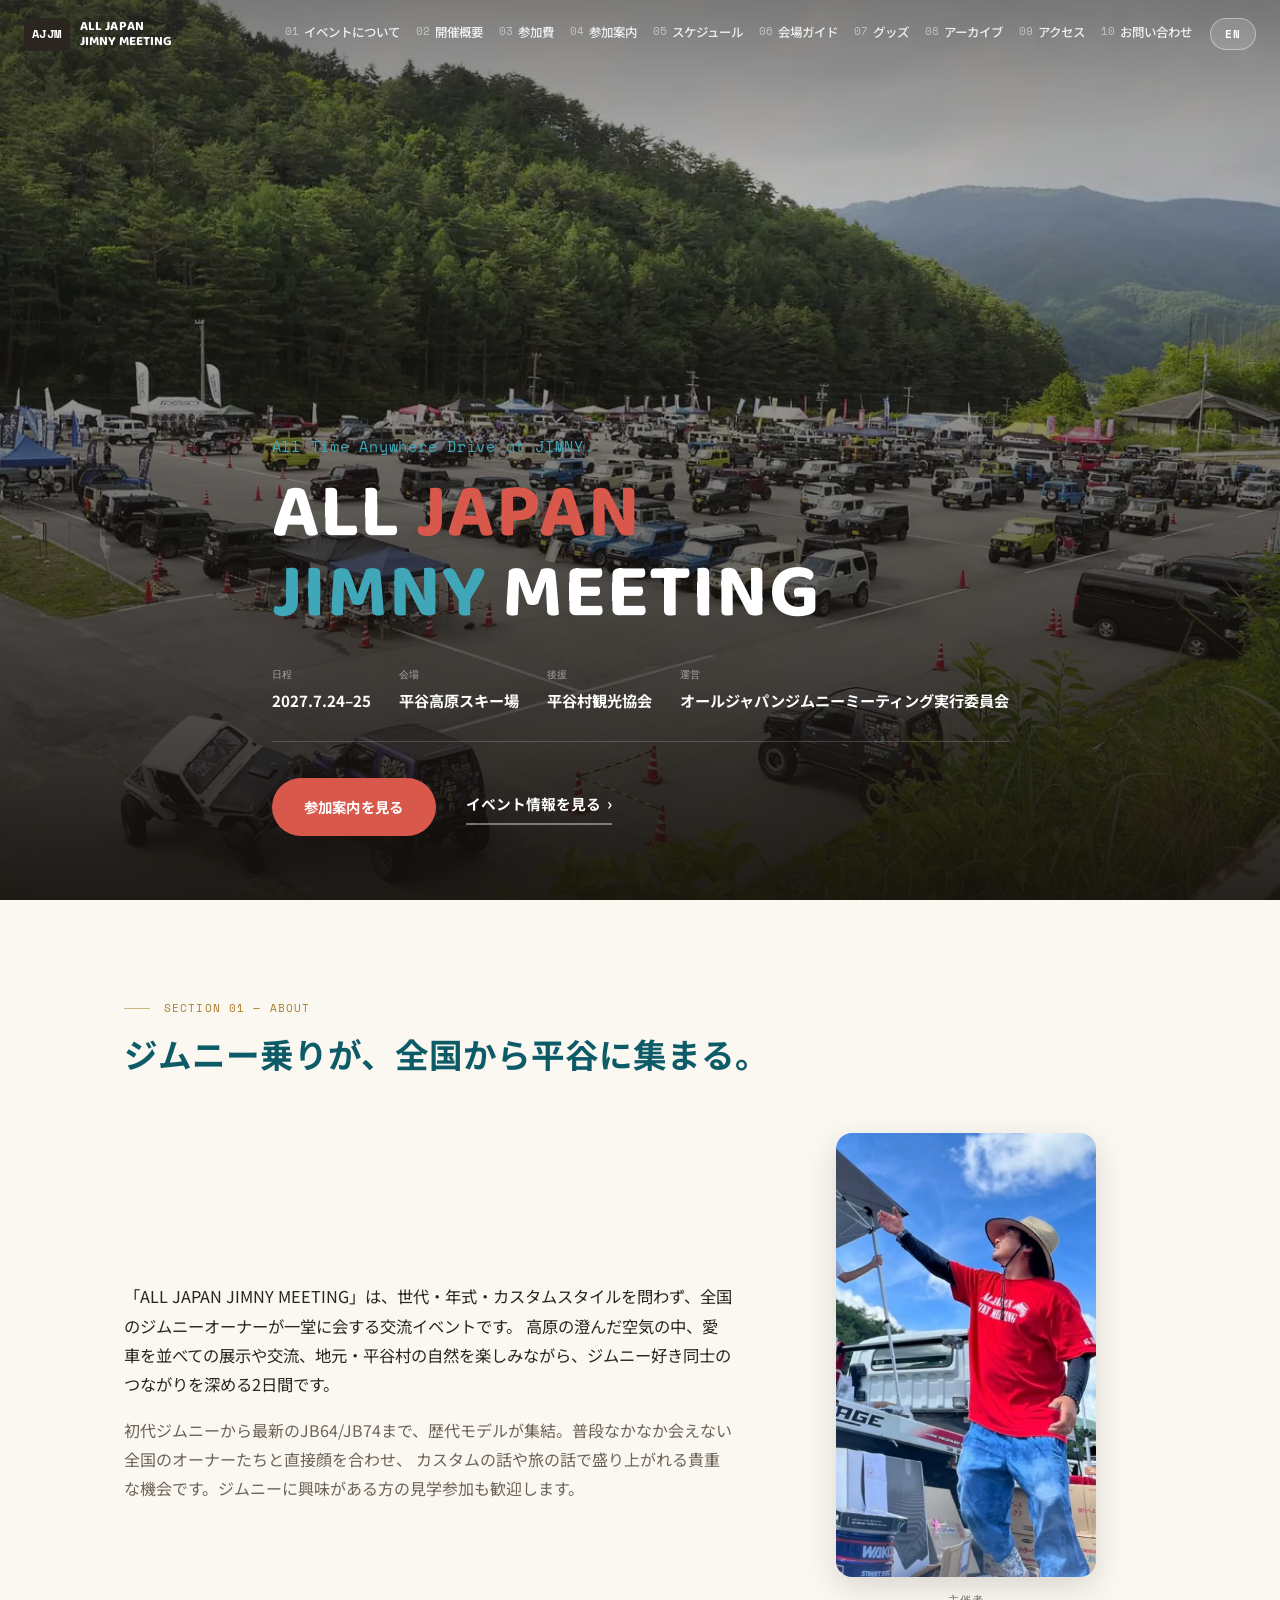
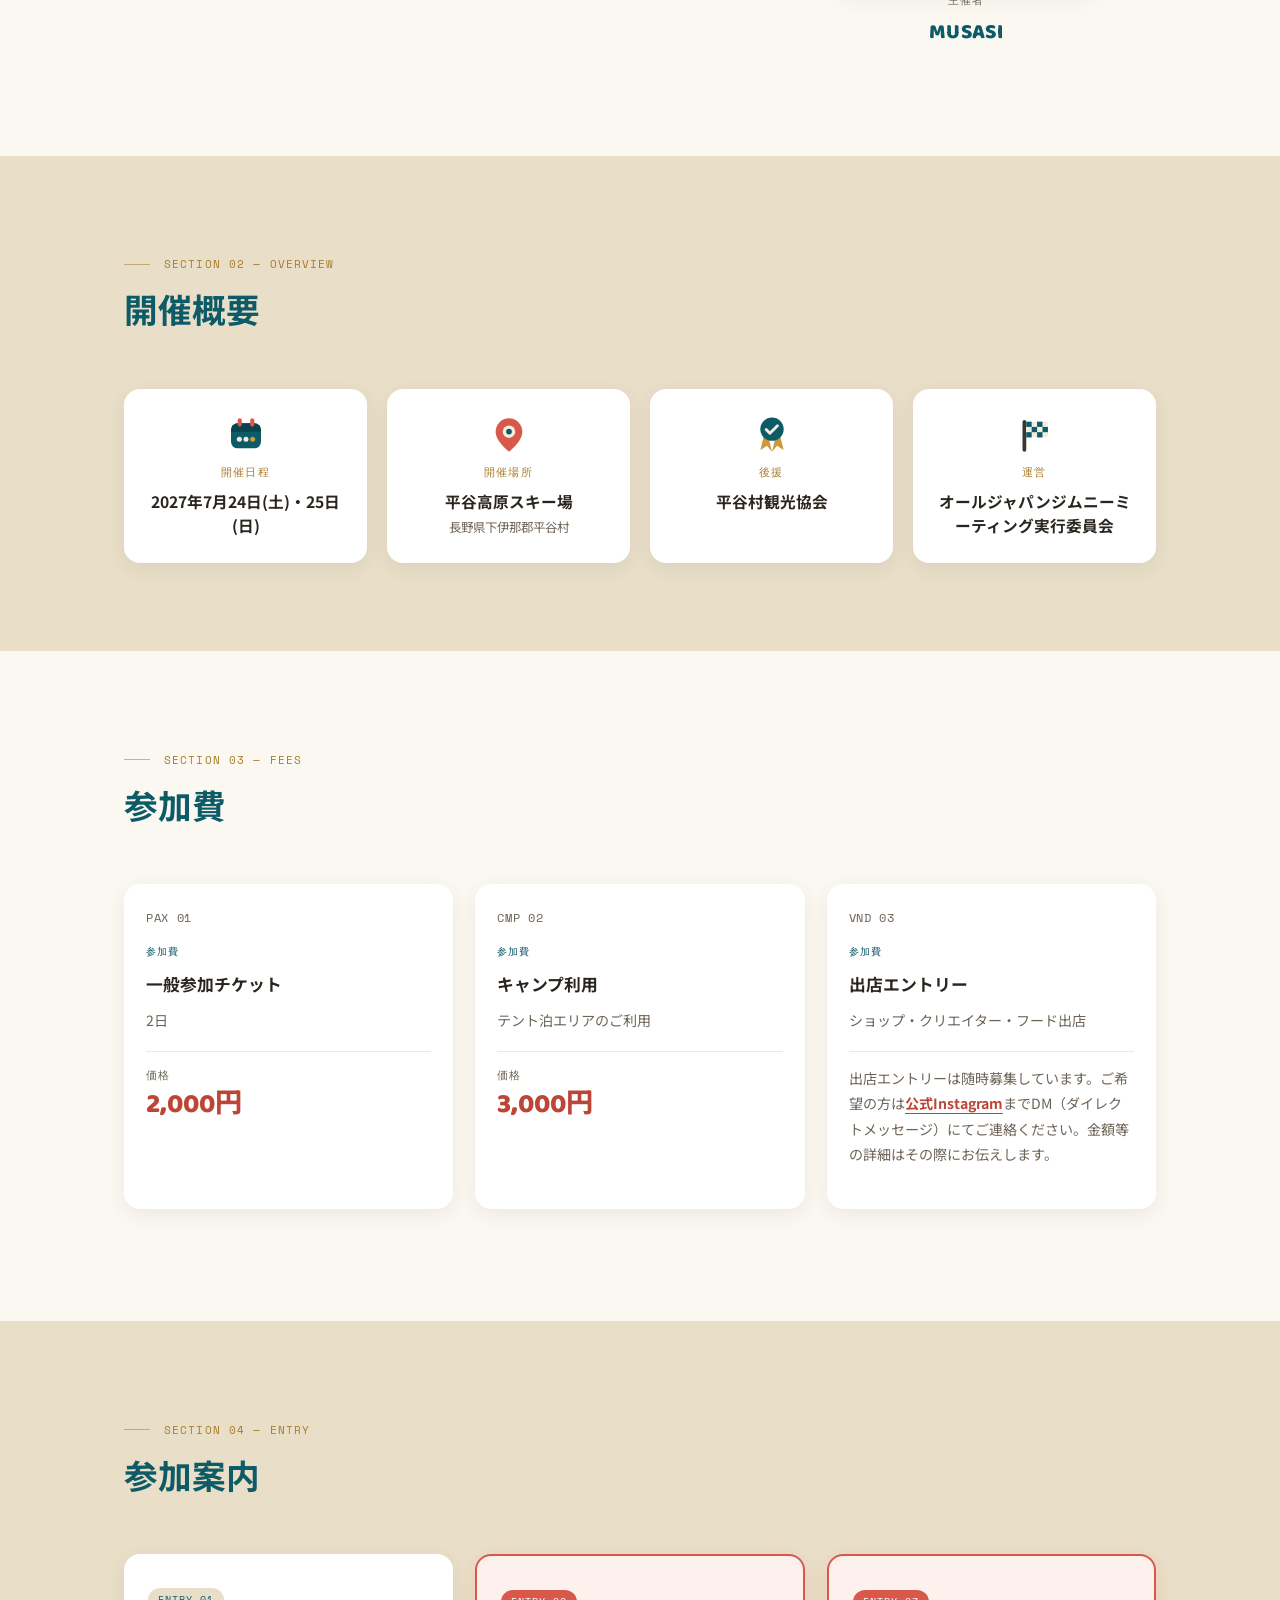
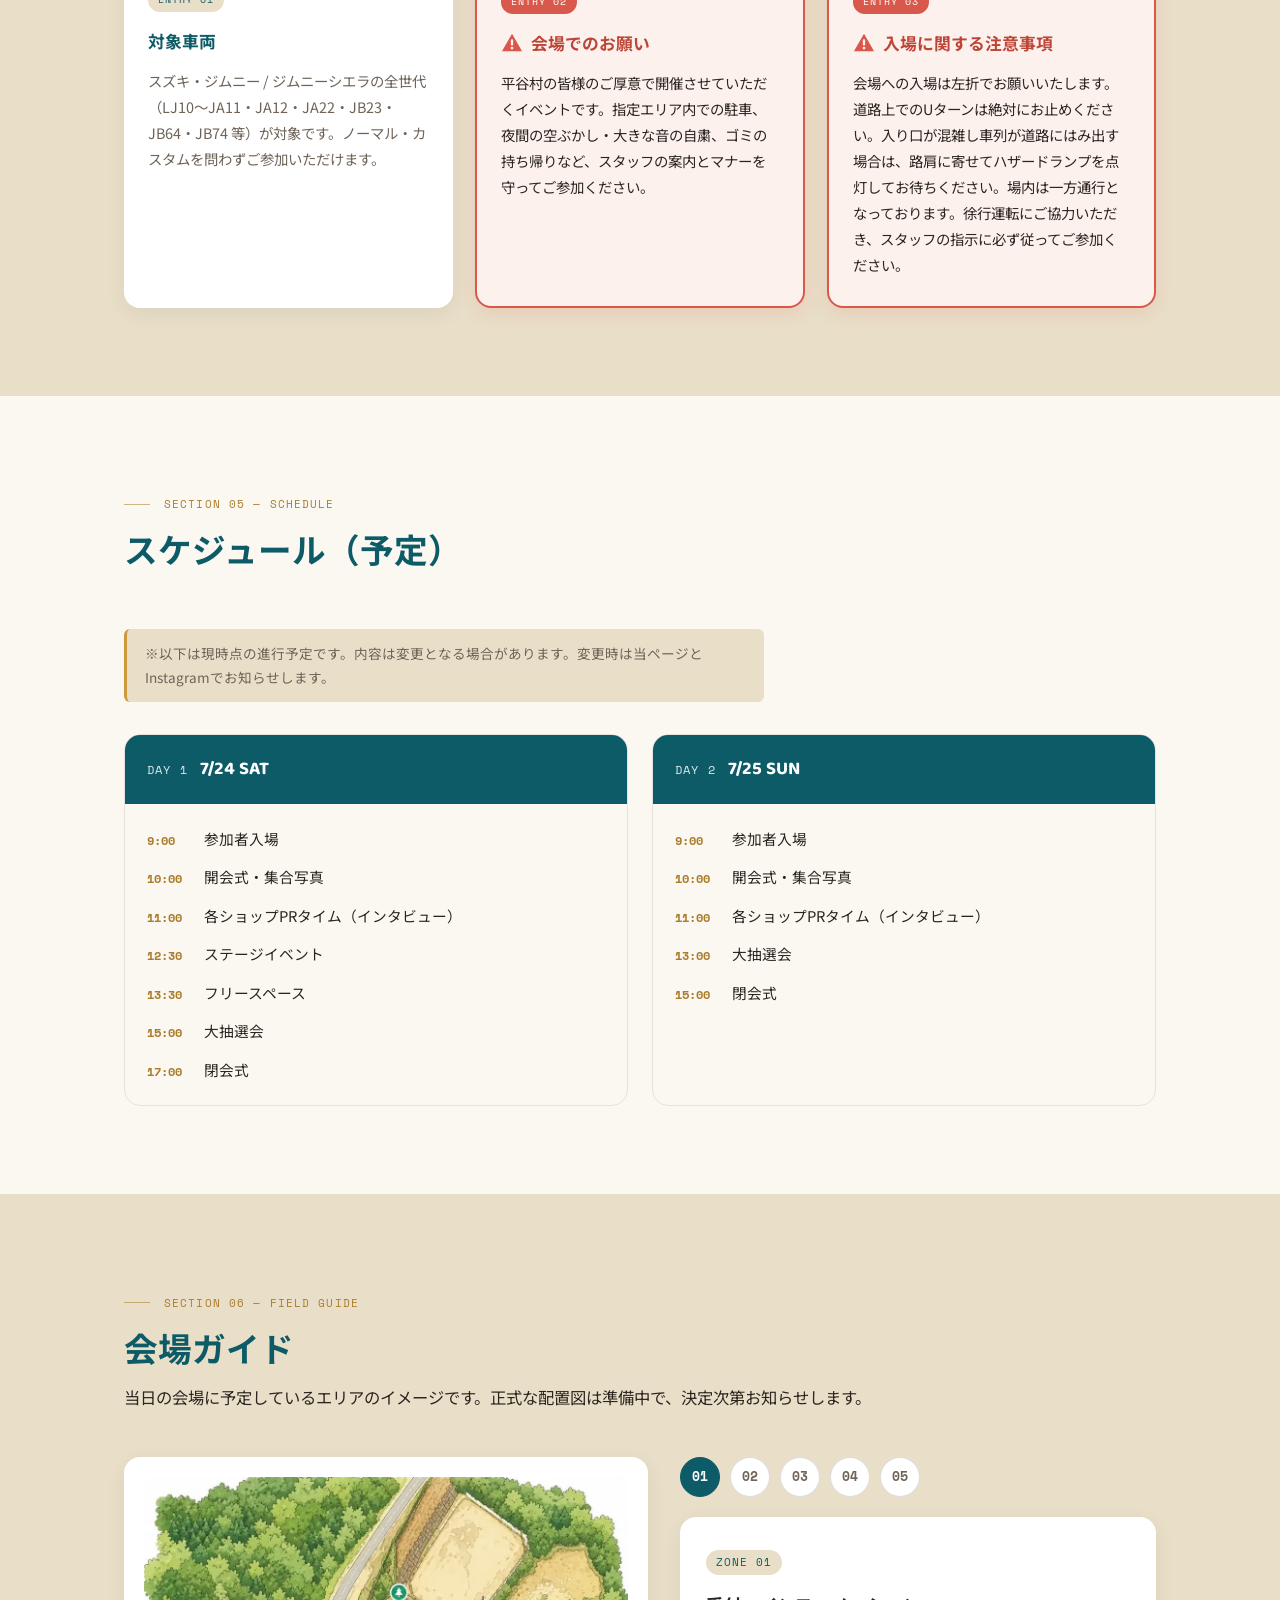
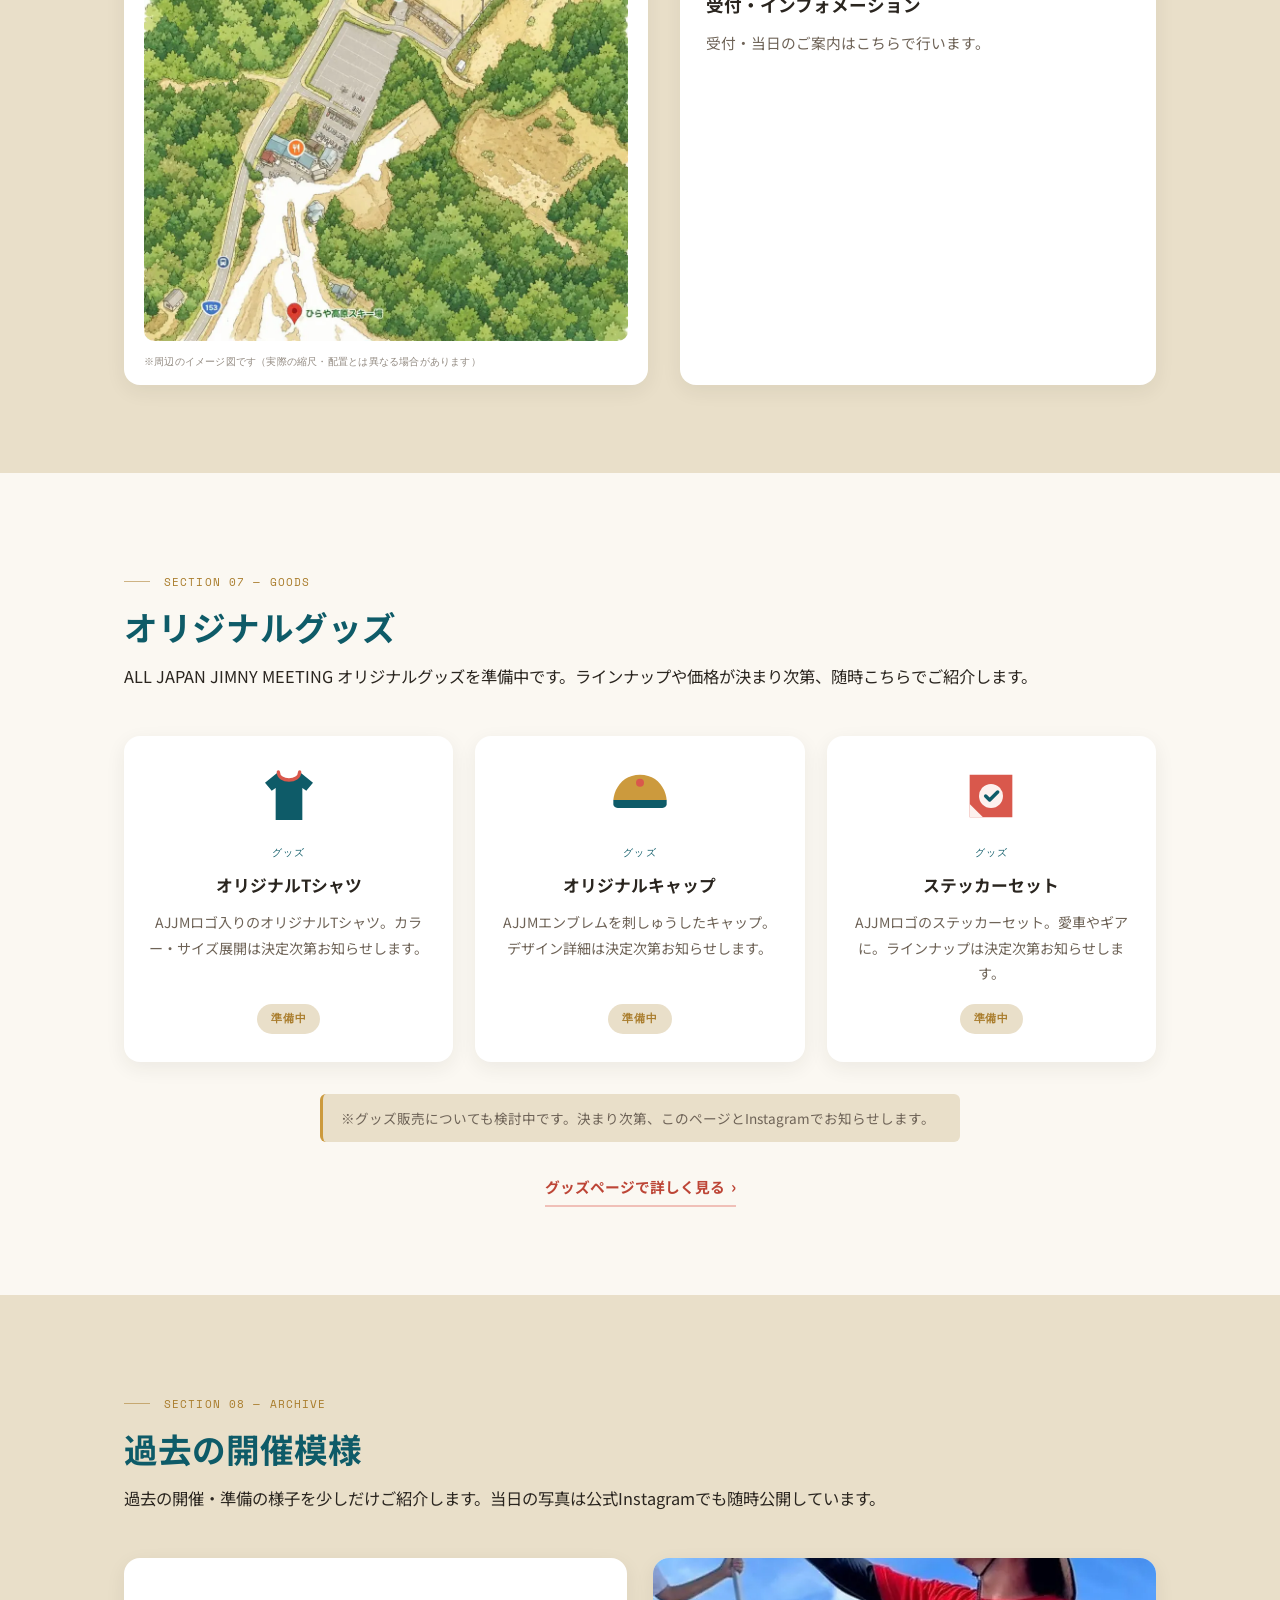
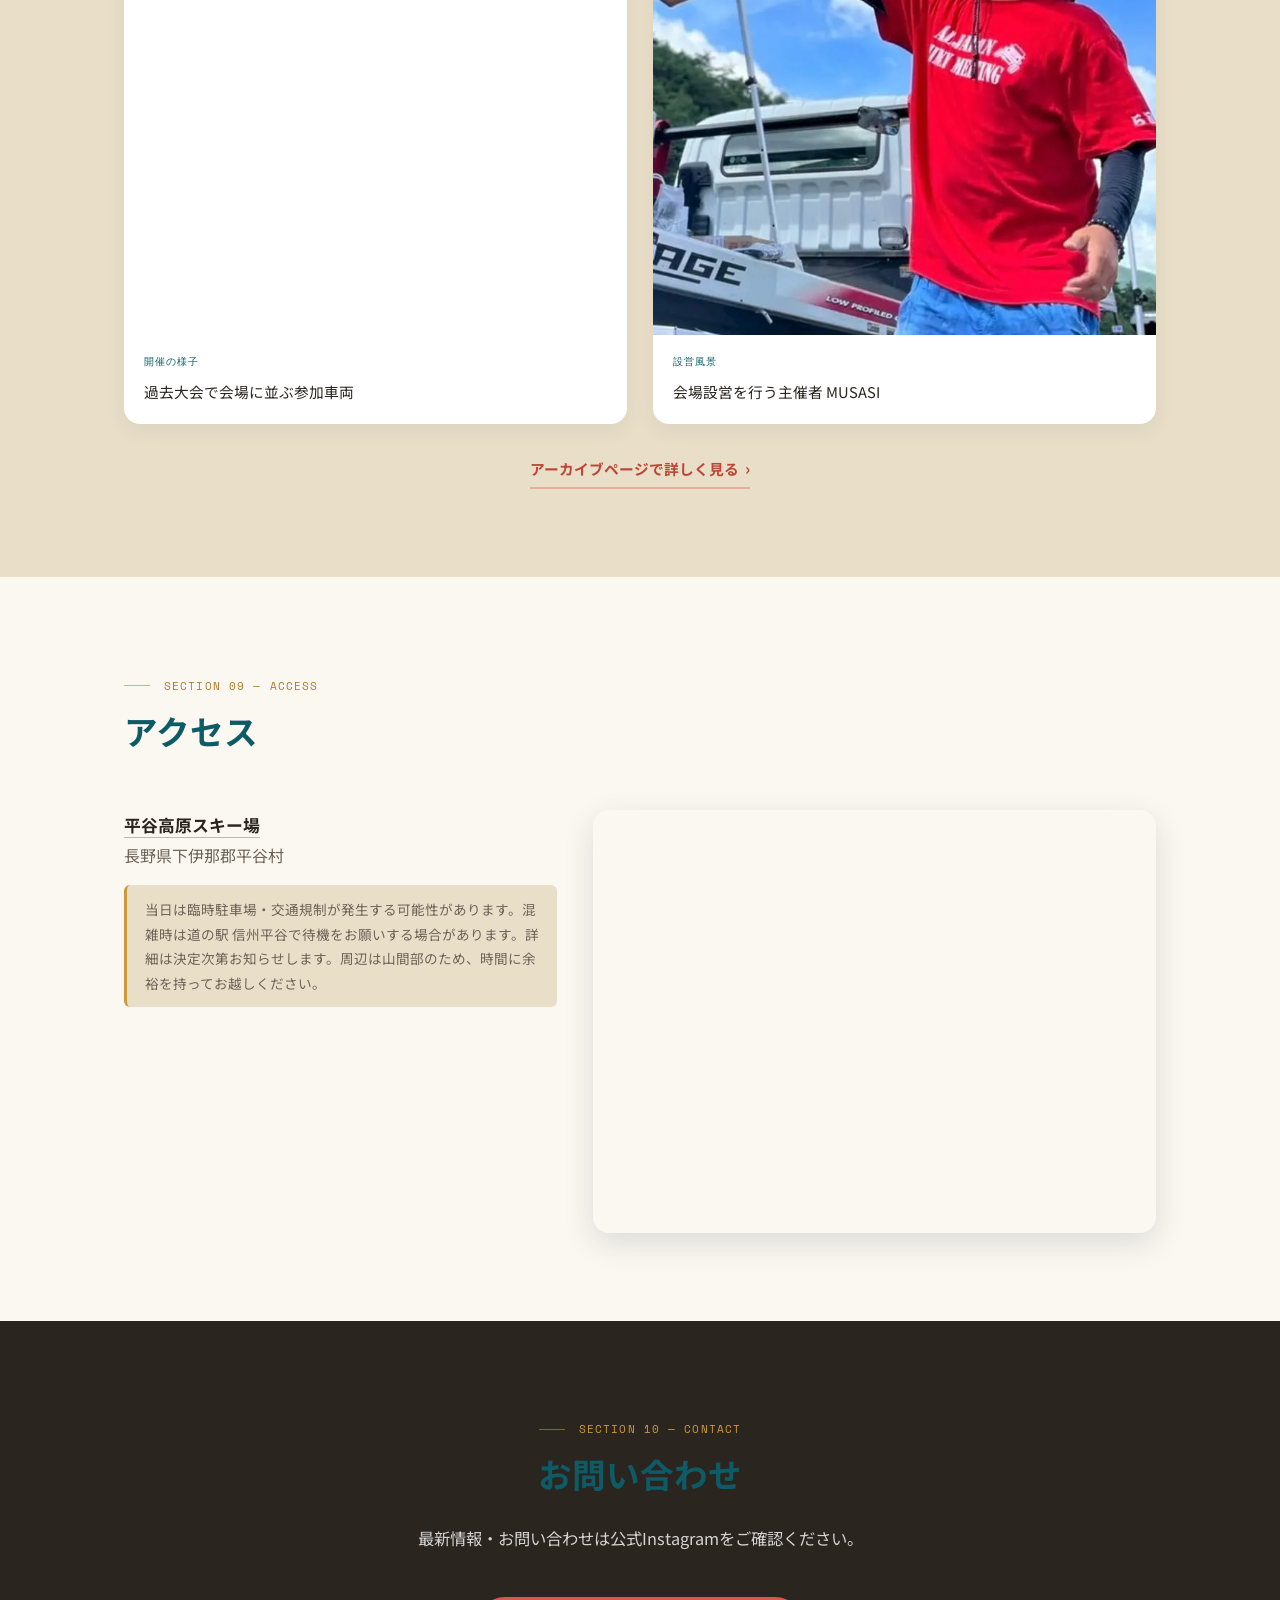
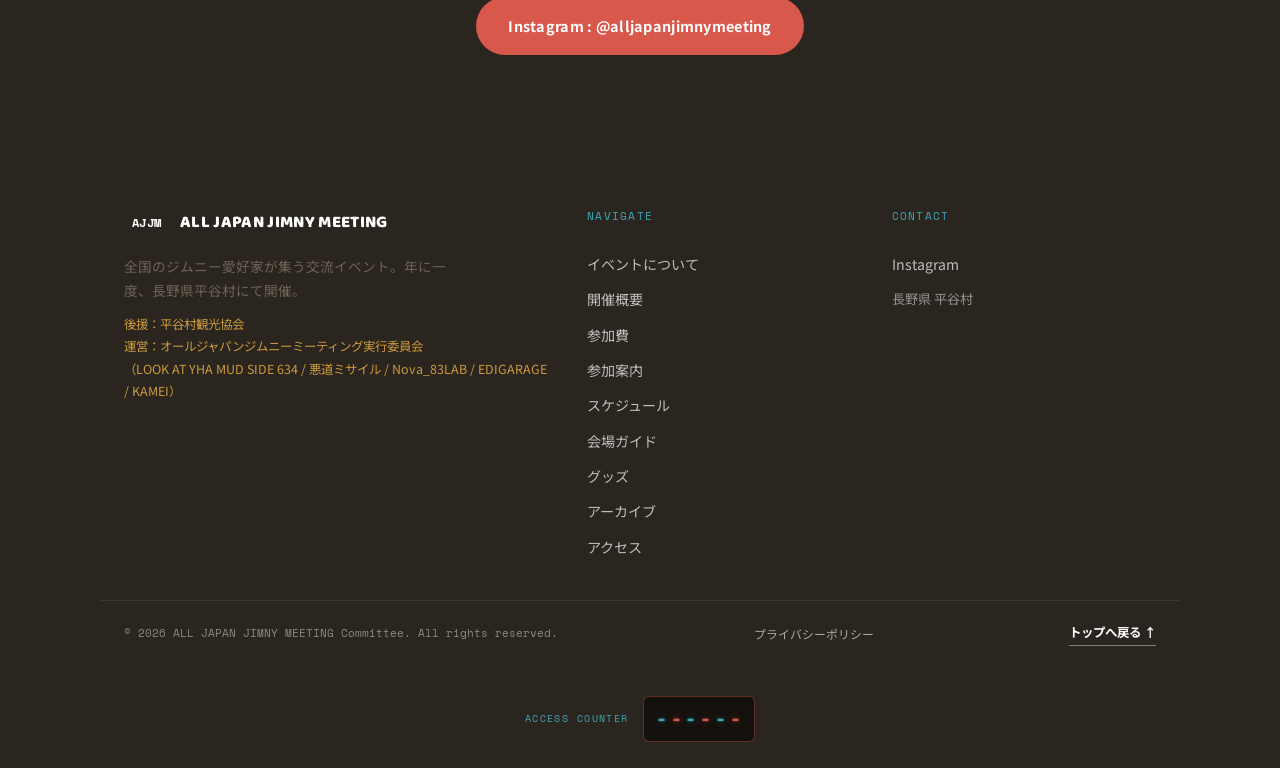
==== index.html @ aa9e27bb "Add privacy policy, 404 page, favicon set and WebP images - privacy.html: operator, collected info, " ====
<!DOCTYPE html>
<html lang="ja">
<head>
<meta charset="UTF-8">
<meta name="viewport" content="width=device-width, initial-scale=1.0">
<title>ALL JAPAN JIMNY MEETING | 2027.7.24-25 平谷高原スキー場</title>
<meta name="description" content="全国のジムニーオーナーが集う「ALL JAPAN JIMNY MEETING」。2027年7月24日(土)・25日(日)、長野県 平谷高原スキー場にて開催。">
<meta name="google-site-verification" content="Yo2OJYvN-fZEwR9Q91CcE1WUejl50fhEIHEVOzbVfX0">
<link rel="canonical" href="https://alljapanjimnymeeting.github.io/AJJM/">
<meta name="theme-color" content="#0e5b68">
<meta property="og:type" content="website">
<meta property="og:site_name" content="ALL JAPAN JIMNY MEETING">
<meta property="og:title" content="ALL JAPAN JIMNY MEETING | 2027.7.24-25 平谷高原スキー場">
<meta property="og:description" content="全国のジムニーオーナーが集う「ALL JAPAN JIMNY MEETING」。2027年7月24日(土)・25日(日)、長野県 平谷高原スキー場にて開催。">
<meta property="og:url" content="https://alljapanjimnymeeting.github.io/AJJM/">
<meta property="og:image" content="https://alljapanjimnymeeting.github.io/AJJM/images/hero-venue.jpg">
<meta property="og:image:width" content="1920">
<meta property="og:image:height" content="1280">
<meta property="og:locale" content="ja_JP">
<meta name="twitter:card" content="summary_large_image">
<script type="application/ld+json">
{
  "@context": "https://schema.org",
  "@type": "Event",
  "name": "ALL JAPAN JIMNY MEETING 2027",
  "alternateName": "オールジャパンジムニーミーティング",
  "description": "全国のジムニーオーナーが集う交流イベント。2027年7月24日(土)・25日(日)、長野県 平谷高原スキー場にて開催。",
  "startDate": "2027-07-24",
  "endDate": "2027-07-25",
  "eventStatus": "https://schema.org/EventScheduled",
  "eventAttendanceMode": "https://schema.org/OfflineEventAttendanceMode",
  "image": [
    "https://alljapanjimnymeeting.github.io/AJJM/images/hero-venue.jpg"
  ],
  "url": "https://alljapanjimnymeeting.github.io/AJJM/",
  "location": {
    "@type": "Place",
    "name": "平谷高原スキー場",
    "url": "https://hiraya-kougen.com/",
    "address": {
      "@type": "PostalAddress",
      "addressLocality": "下伊那郡平谷村",
      "addressRegion": "長野県",
      "addressCountry": "JP"
    }
  },
  "organizer": {
    "@type": "Organization",
    "name": "オールジャパンジムニーミーティング実行委員会",
    "url": "https://alljapanjimnymeeting.github.io/AJJM/",
    "sameAs": [
      "https://www.instagram.com/alljapanjimnymeeting/"
    ]
  },
  "offers": [
    {
      "@type": "Offer",
      "name": "一般参加チケット(2日)",
      "price": "2000",
      "priceCurrency": "JPY",
      "url": "https://alljapanjimnymeeting.github.io/AJJM/#registry"
    },
    {
      "@type": "Offer",
      "name": "キャンプ利用",
      "price": "3000",
      "priceCurrency": "JPY",
      "url": "https://alljapanjimnymeeting.github.io/AJJM/#registry"
    }
  ]
}
</script>
<link rel="icon" href="favicon.ico" sizes="48x48">
<link rel="icon" href="favicon.svg" type="image/svg+xml">
<link rel="apple-touch-icon" href="apple-touch-icon.png">
<link rel="preconnect" href="https://fonts.googleapis.com">
<link rel="preconnect" href="https://fonts.gstatic.com" crossorigin>
<link href="https://fonts.googleapis.com/css2?family=Baloo+2:wght@700;800&family=Space+Mono:wght@400;700&family=Noto+Sans+JP:wght@400;500;700&display=swap" rel="stylesheet">
<link rel="stylesheet" href="css/style.css">
</head>
<body>

<header class="site-header" id="site-header">
  <div class="container header-inner">
    <a href="#top" class="logo">
      <span class="logo-mark">AJJM</span>
      <span class="logo-text">ALL JAPAN<br>JIMNY MEETING</span>
    </a>
    <div class="header-right">
      <nav class="site-nav" id="site-nav">
        <a href="#about"><span class="nav-idx">01</span><span data-en="About">イベントについて</span></a>
        <a href="#overview"><span class="nav-idx">02</span><span data-en="Overview">開催概要</span></a>
        <a href="#registry"><span class="nav-idx">03</span><span data-en="Fees">参加費</span></a>
        <a href="#entry"><span class="nav-idx">04</span><span data-en="Entry">参加案内</span></a>
        <a href="#schedule"><span class="nav-idx">05</span><span data-en="Schedule">スケジュール</span></a>
        <a href="#fieldguide"><span class="nav-idx">06</span><span data-en="Field Guide">会場ガイド</span></a>
        <a href="#goods"><span class="nav-idx">07</span><span data-en="Goods">グッズ</span></a>
        <a href="#archive"><span class="nav-idx">08</span><span data-en="Archive">アーカイブ</span></a>
        <a href="#access"><span class="nav-idx">09</span><span data-en="Access">アクセス</span></a>
        <a href="#contact"><span class="nav-idx">10</span><span data-en="Contact">お問い合わせ</span></a>
      </nav>
      <button type="button" id="lang-toggle" class="lang-toggle" aria-label="Switch language">EN</button>
      <button class="nav-toggle" id="nav-toggle" aria-label="メニューを開く" aria-expanded="false">
        <span></span><span></span><span></span>
      </button>
    </div>
  </div>
</header>

<main id="top">

  <!-- ============================= HERO ============================= -->
  <section class="hero" id="hero">
    <div class="hero-media" aria-hidden="true">
      <img src="images/hero-venue.jpg" srcset="images/hero-venue-800.webp 800w, images/hero-venue-1280.webp 1280w, images/hero-venue.jpg 1920w" sizes="100vw" width="1920" height="1280" alt="" loading="eager" fetchpriority="high" decoding="async">
      <div class="hero-scrim"></div>
    </div>

    <div class="hero-content container">
      <p class="hero-tagline">All Time Anywhere Drive at JIMNY.</p>
      <h1 class="hero-title">
        <span class="w-white">ALL</span> <span class="w-terracotta">JAPAN</span><br>
        <span class="w-teal">JIMNY</span> <span class="w-white">MEETING</span>
      </h1>

      <div class="hero-stats">
        <div class="hero-stat">
          <span class="hero-stat-label" data-en="Date">日程</span>
          <span class="hero-stat-value">2027.7.24&ndash;25</span>
        </div>
        <div class="hero-stat">
          <span class="hero-stat-label" data-en="Venue">会場</span>
          <span class="hero-stat-value" data-en="Hiraya Kogen Ski Resort">平谷高原スキー場</span>
        </div>
        <div class="hero-stat">
          <span class="hero-stat-label" data-en="Support">後援</span>
          <span class="hero-stat-value" data-en="Hiraya Village Tourism Assoc.">平谷村観光協会</span>
        </div>
        <div class="hero-stat">
          <span class="hero-stat-label" data-en="Organizer">運営</span>
          <span class="hero-stat-value" data-en="All Japan Jimny Meeting Organizing Committee">オールジャパンジムニーミーティング実行委員会</span>
        </div>
      </div>

      <div class="hero-cta">
        <a href="#entry" class="btn btn-coral" data-en="View Entry Info">参加案内を見る</a>
        <a href="#overview" class="btn-textlink" data-en="See Event Details">イベント情報を見る<span class="chev">›</span></a>
      </div>
    </div>
  </section>

  <!-- ============================= ABOUT ============================= -->
  <section class="section reveal" id="about">
    <div class="container">
      <div class="section-head">
        <span class="section-eyebrow">SECTION 01 — ABOUT</span>
        <h2 data-en="Jimny owners, gathering in Hiraya from all across Japan.">ジムニー乗りが、全国から平谷に集まる。</h2>
      </div>
      <div class="about-grid">
        <div class="about-text">
          <p class="lead-text" data-en="ALL JAPAN JIMNY MEETING is a gathering for Jimny owners from all over Japan, regardless of generation, model year, or custom style. Two days to breathe the clear mountain air, show off your car, enjoy the nature of Hiraya Village, and deepen the bond between Jimny lovers.">
            「ALL JAPAN JIMNY MEETING」は、世代・年式・カスタムスタイルを問わず、全国のジムニーオーナーが一堂に会する交流イベントです。
            高原の澄んだ空気の中、愛車を並べての展示や交流、地元・平谷村の自然を楽しみながら、ジムニー好き同士のつながりを深める2日間です。
          </p>
          <p data-en="From the very first Jimny to the latest JB64/JB74, every generation will be represented. It's a rare chance to meet owners from across the country face to face and swap stories about customs and road trips. Anyone interested in Jimnys is welcome to come just to look around.">
            初代ジムニーから最新のJB64/JB74まで、歴代モデルが集結。普段なかなか会えない全国のオーナーたちと直接顔を合わせ、
            カスタムの話や旅の話で盛り上がれる貴重な機会です。ジムニーに興味がある方の見学参加も歓迎します。
          </p>
        </div>
        <div class="about-photo">
          <img src="images/about-crew.webp" width="700" height="1194" alt="会場設営を行う主催者 MUSASI" loading="lazy" decoding="async">
          <p class="about-photo-caption">
            <span class="role" data-en="Organizer">主催者</span>
            <span class="name">MUSASI</span>
          </p>
        </div>
      </div>
    </div>
  </section>

  <!-- ============================= OVERVIEW ============================= -->
  <section class="section section-soft reveal" id="overview">
    <div class="container">
      <div class="section-head">
        <span class="section-eyebrow">SECTION 02 — OVERVIEW</span>
        <h2 data-en="Event Overview">開催概要</h2>
      </div>
      <div class="overview-grid">
        <div class="overview-card">
          <svg class="overview-icon" viewBox="0 0 48 48" aria-hidden="true">
            <rect x="6" y="10" width="36" height="30" rx="8" fill="#0e5b68"/>
            <path d="M6 18a8 8 0 0 1 8-8h20a8 8 0 0 1 8 8v2H6z" fill="#0a434d"/>
            <rect x="14" y="4" width="5" height="10" rx="2.5" fill="#d9584c"/>
            <rect x="29" y="4" width="5" height="10" rx="2.5" fill="#d9584c"/>
            <circle cx="16" cy="29" r="3" fill="#f3ede0"/>
            <circle cx="24" cy="29" r="3" fill="#f3ede0"/>
            <circle cx="32" cy="29" r="3" fill="#cc9a3d"/>
          </svg>
          <span class="overview-label" data-en="Date">開催日程</span>
          <span class="overview-value" data-en="July 24 (Sat) and 25 (Sun), 2027">2027年7月24日(土)・25日(日)</span>
        </div>
        <div class="overview-card">
          <svg class="overview-icon" viewBox="0 0 48 48" aria-hidden="true">
            <path d="M24 4C15.2 4 8 11.2 8 20c0 12 16 24 16 24s16-12 16-24c0-8.8-7.2-16-16-16z" fill="#d9584c"/>
            <circle cx="24" cy="20" r="7.5" fill="#f3ede0"/>
            <circle cx="24" cy="20" r="3.4" fill="#0e5b68"/>
          </svg>
          <span class="overview-label" data-en="Venue">開催場所</span>
          <span class="overview-value" data-en="Hiraya Kogen Ski Resort<br><small>Hiraya Village, Nagano</small>">平谷高原スキー場<br><small>長野県下伊那郡平谷村</small></span>
        </div>
        <div class="overview-card">
          <svg class="overview-icon" viewBox="0 0 48 48" aria-hidden="true">
            <path d="M15 22 L10 42 L18 37 L24 44 L19 24Z" fill="#cc9a3d"/>
            <path d="M33 22 L38 42 L30 37 L24 44 L29 24Z" fill="#cc9a3d"/>
            <circle cx="24" cy="17" r="14" fill="#0e5b68"/>
            <path d="M17 17.5 l4.5 4.5 9-9" stroke="#f3ede0" stroke-width="3.4" fill="none" stroke-linecap="round" stroke-linejoin="round"/>
          </svg>
          <span class="overview-label" data-en="Support">後援</span>
          <span class="overview-value" data-en="Hiraya Village Tourism Association">平谷村観光協会</span>
        </div>
        <div class="overview-card">
          <svg class="overview-icon" viewBox="0 0 48 48" aria-hidden="true">
            <rect x="9" y="6" width="4.5" height="38" rx="2.25" fill="#3c352c"/>
            <rect x="13.5" y="8" width="26" height="19" rx="3" fill="#f3ede0"/>
            <rect x="13.5" y="8" width="6.5" height="6.3" fill="#0e5b68"/>
            <rect x="26.5" y="8" width="6.5" height="6.3" fill="#0e5b68"/>
            <rect x="20" y="14.3" width="6.5" height="6.3" fill="#0e5b68"/>
            <rect x="33" y="14.3" width="6.5" height="6.3" fill="#0e5b68"/>
            <rect x="13.5" y="20.6" width="6.5" height="6.3" fill="#0e5b68"/>
            <rect x="26.5" y="20.6" width="6.5" height="6.3" fill="#0e5b68"/>
          </svg>
          <span class="overview-label" data-en="Organizer">運営</span>
          <span class="overview-value" data-en="All Japan Jimny Meeting Organizing Committee">オールジャパンジムニーミーティング実行委員会</span>
        </div>
      </div>
    </div>
  </section>

  <!-- ============================= REGISTRY ============================= -->
  <section class="section reveal" id="registry">
    <div class="container">
      <div class="section-head">
        <span class="section-eyebrow">SECTION 03 — FEES</span>
        <h2 data-en="Participation Fee">参加費</h2>
      </div>

      <div class="ticket-grid">
        <div class="ticket-card">
          <div class="ticket-card-top">
            <span class="ticket-code">PAX&nbsp;01</span>
          </div>
          <span class="ticket-tag" data-en="Fee">参加費</span>
          <h3 data-en="General Admission">一般参加チケット</h3>
          <p data-en="2 days">2日</p>
          <div class="ticket-price-row">
            <span class="ticket-price-label" data-en="Price">価格</span>
            <span class="ticket-price" data-en="¥2,000">2,000円</span>
          </div>
        </div>
        <div class="ticket-card">
          <div class="ticket-card-top">
            <span class="ticket-code">CMP&nbsp;02</span>
          </div>
          <span class="ticket-tag" data-en="Fee">参加費</span>
          <h3 data-en="Camping">キャンプ利用</h3>
          <p data-en="Use of the tent camping area.">テント泊エリアのご利用</p>
          <div class="ticket-price-row">
            <span class="ticket-price-label" data-en="Price">価格</span>
            <span class="ticket-price" data-en="¥3,000">3,000円</span>
          </div>
        </div>
        <div class="ticket-card">
          <div class="ticket-card-top">
            <span class="ticket-code">VND&nbsp;03</span>
          </div>
          <span class="ticket-tag" data-en="Fee">参加費</span>
          <h3 data-en="Vendor Entry">出店エントリー</h3>
          <p data-en="Shop, creator &amp; food vendor booths.">ショップ・クリエイター・フード出店</p>
          <p class="ticket-note ticket-note-standalone" data-en='Vendor entries are open on an ongoing basis. If you&#39;d like to apply, please send us a DM via our <a href="https://www.instagram.com/alljapanjimnymeeting/" target="_blank" rel="noopener">official Instagram</a> &mdash; we&#39;ll let you know the price and other details then.'>出店エントリーは随時募集しています。ご希望の方は<a href="https://www.instagram.com/alljapanjimnymeeting/" target="_blank" rel="noopener">公式Instagram</a>までDM（ダイレクトメッセージ）にてご連絡ください。金額等の詳細はその際にお伝えします。</p>
        </div>
      </div>
    </div>
  </section>

  <!-- ============================= ENTRY ============================= -->
  <section class="section section-soft reveal" id="entry">
    <div class="container">
      <div class="section-head">
        <span class="section-eyebrow">SECTION 04 — ENTRY</span>
        <h2 data-en="Entry Info">参加案内</h2>
      </div>
      <div class="entry-grid">
        <div class="entry-card">
          <span class="entry-card-tag">ENTRY&nbsp;01</span>
          <h3 data-en="Eligible Vehicles">対象車両</h3>
          <p data-en="Open to all generations of the Suzuki Jimny / Jimny Sierra (LJ10 through JA11, JA12, JA22, JB23, JB64, JB74, and more). Both stock and customized vehicles are welcome.">スズキ・ジムニー / ジムニーシエラの全世代（LJ10〜JA11・JA12・JA22・JB23・JB64・JB74 等）が対象です。ノーマル・カスタムを問わずご参加いただけます。</p>
        </div>
        <div class="entry-card entry-card-warning">
          <span class="entry-card-tag">ENTRY&nbsp;02</span>
          <h3>
            <svg class="warning-icon" width="22" height="22" viewBox="0 0 48 48" aria-hidden="true">
              <path d="M24 4 L46 42 H2 Z" fill="#d9584c"/>
              <rect x="21.5" y="16" width="5" height="14" rx="2.5" fill="#fdf1ee"/>
              <circle cx="24" cy="35" r="3" fill="#fdf1ee"/>
            </svg>
            <span data-en="A Few Requests">会場でのお願い</span>
          </h3>
          <p data-en="This event is only possible thanks to the kindness of the Hiraya Village community. Please park only in designated areas, avoid revving engines or loud noise at night, take your trash home with you, and follow staff instructions and event manners.">平谷村の皆様のご厚意で開催させていただくイベントです。指定エリア内での駐車、夜間の空ぶかし・大きな音の自粛、ゴミの持ち帰りなど、スタッフの案内とマナーを守ってご参加ください。</p>
        </div>
        <div class="entry-card entry-card-warning">
          <span class="entry-card-tag">ENTRY&nbsp;03</span>
          <h3>
            <svg class="warning-icon" width="22" height="22" viewBox="0 0 48 48" aria-hidden="true">
              <path d="M24 4 L46 42 H2 Z" fill="#d9584c"/>
              <rect x="21.5" y="16" width="5" height="14" rx="2.5" fill="#fdf1ee"/>
              <circle cx="24" cy="35" r="3" fill="#fdf1ee"/>
            </svg>
            <span data-en="Admission Notes">入場に関する注意事項</span>
          </h3>
          <p data-en="Please enter the venue by turning left. U-turns on the public road are strictly prohibited. If the entrance is congested and vehicles spill onto the road, please pull over onto the shoulder and turn on your hazard lights while you wait. The venue is one-way inside &mdash; please drive slowly, and always follow staff instructions.">会場への入場は左折でお願いいたします。道路上でのUターンは絶対にお止めください。入り口が混雑し車列が道路にはみ出す場合は、路肩に寄せてハザードランプを点灯してお待ちください。場内は一方通行となっております。徐行運転にご協力いただき、スタッフの指示に必ず従ってご参加ください。</p>
        </div>
      </div>
    </div>
  </section>

  <!-- ============================= SCHEDULE ============================= -->
  <section class="section reveal" id="schedule">
    <div class="container">
      <div class="section-head">
        <span class="section-eyebrow">SECTION 05 — SCHEDULE</span>
        <h2 data-en="Schedule (Tentative)">スケジュール（予定）</h2>
      </div>
      <p class="notice-text" data-en="* The schedule below is the current plan and may be subject to change. Any updates will be posted here and on Instagram.">※以下は現時点の進行予定です。内容は変更となる場合があります。変更時は当ページとInstagramでお知らせします。</p>
      <div class="schedule-grid">
        <div class="schedule-day">
          <div class="schedule-day-head">
            <span class="schedule-day-no">DAY 1</span>
            <span class="schedule-day-date">7/24 SAT</span>
          </div>
          <ul class="schedule-list">
            <li><span class="schedule-time">9:00</span><span data-en="Participant check-in">参加者入場</span></li>
            <li><span class="schedule-time">10:00</span><span data-en="Opening ceremony &amp; group photo">開会式・集合写真</span></li>
            <li><span class="schedule-time">11:00</span><span data-en="Shop PR time (interviews)">各ショップPRタイム（インタビュー）</span></li>
            <li><span class="schedule-time">12:30</span><span data-en="Stage event">ステージイベント</span></li>
            <li><span class="schedule-time">13:30</span><span data-en="Free time">フリースペース</span></li>
            <li><span class="schedule-time">15:00</span><span data-en="Big raffle">大抽選会</span></li>
            <li><span class="schedule-time">17:00</span><span data-en="Closing ceremony">閉会式</span></li>
          </ul>
        </div>
        <div class="schedule-day">
          <div class="schedule-day-head">
            <span class="schedule-day-no">DAY 2</span>
            <span class="schedule-day-date">7/25 SUN</span>
          </div>
          <ul class="schedule-list">
            <li><span class="schedule-time">9:00</span><span data-en="Participant check-in">参加者入場</span></li>
            <li><span class="schedule-time">10:00</span><span data-en="Opening ceremony &amp; group photo">開会式・集合写真</span></li>
            <li><span class="schedule-time">11:00</span><span data-en="Shop PR time (interviews)">各ショップPRタイム（インタビュー）</span></li>
            <li><span class="schedule-time">13:00</span><span data-en="Big raffle">大抽選会</span></li>
            <li><span class="schedule-time">15:00</span><span data-en="Closing ceremony">閉会式</span></li>
          </ul>
        </div>
      </div>
    </div>
  </section>

  <!-- ============================= FIELD GUIDE ============================= -->
  <section class="section section-soft reveal" id="fieldguide">
    <div class="container">
      <div class="section-head">
        <span class="section-eyebrow">SECTION 06 — FIELD GUIDE</span>
        <h2 data-en="Field Guide">会場ガイド</h2>
        <p class="lead-text" data-en="A rough idea of what the venue will offer on the day. The exact layout is still being finalized and will be announced closer to the event.">当日の会場に予定しているエリアのイメージです。正式な配置図は準備中で、決定次第お知らせします。</p>
      </div>

      <div class="fieldguide-panel">
        <div class="fieldguide-sketch">
          <img src="images/venue-map.webp" srcset="images/venue-map-800.webp 800w, images/venue-map.webp 1000w" sizes="(max-width: 1000px) 100vw, 1000px" width="1000" height="960" alt="平谷高原スキー場 周辺マップ（駐車場・レストハウス・国道153号）" loading="lazy" decoding="async">
          <span class="fg-sketch-note" data-en="* Illustrative map of the surrounding area &mdash; actual scale and layout may differ">※周辺のイメージ図です（実際の縮尺・配置とは異なる場合があります）</span>
        </div>

        <div class="fieldguide-detail">
          <div class="fg-tabs">
            <button type="button" class="fg-tab is-active" data-zone="entry" aria-pressed="true">01</button>
            <button type="button" class="fg-tab" data-zone="display" aria-pressed="false">02</button>
            <button type="button" class="fg-tab" data-zone="camp" aria-pressed="false">03</button>
            <button type="button" class="fg-tab" data-zone="market" aria-pressed="false">04</button>
            <button type="button" class="fg-tab" data-zone="parking" aria-pressed="false">05</button>
          </div>
          <div class="fg-panels">
            <div class="fg-panel is-active" data-zone="entry">
              <span class="fg-panel-zone">ZONE 01</span>
              <h3 data-en="Reception">受付・インフォメーション</h3>
              <p data-en="Check-in and event information for the day.">受付・当日のご案内はこちらで行います。</p>
            </div>
            <div class="fg-panel" data-zone="display">
              <span class="fg-panel-zone">ZONE 02</span>
              <h3 data-en="Vehicle Display">車両展示エリア</h3>
              <p data-en="Park up and show off your Jimny alongside others.">愛車を並べて展示・撮影を楽しめるエリアです。</p>
            </div>
            <div class="fg-panel" data-zone="camp">
              <span class="fg-panel-zone">ZONE 03</span>
              <h3 data-en="Camping">車中泊・キャンプエリア</h3>
              <p data-en="For those staying overnight in their car or a tent.">車中泊・テント泊で滞在される方のエリアです。</p>
            </div>
            <div class="fg-panel" data-zone="market">
              <span class="fg-panel-zone">ZONE 04</span>
              <h3 data-en="Parts &amp; Goods">パーツ・グッズブース</h3>
              <p data-en="Outfitters and vendor booths are expected here.">出店・物販ブースが並ぶ予定のエリアです。</p>
            </div>
            <div class="fg-panel" data-zone="parking">
              <span class="fg-panel-zone">ZONE 05</span>
              <h3 data-en="Parking">駐車場</h3>
              <p data-en="General parking for attendees.">一般来場者用の駐車スペースです。</p>
            </div>
          </div>
        </div>
      </div>
    </div>
  </section>

  <!-- ============================= GOODS ============================= -->
  <section class="section reveal" id="goods">
    <div class="container">
      <div class="section-head">
        <span class="section-eyebrow">SECTION 07 — GOODS</span>
        <h2 data-en="Original Goods">オリジナルグッズ</h2>
        <p class="lead-text" data-en="ALL JAPAN JIMNY MEETING original goods are currently in the works. We'll introduce the lineup and pricing here as they're decided.">ALL JAPAN JIMNY MEETING オリジナルグッズを準備中です。ラインナップや価格が決まり次第、随時こちらでご紹介します。</p>
      </div>

      <div class="goods-grid">
        <div class="goods-card">
          <svg class="goods-icon" viewBox="0 0 48 48" aria-hidden="true">
            <path d="M16 6 L6 14 L11 20 L14 18 V42 H34 V18 L37 20 L42 14 L32 6 C32 10 28 12 24 12 C20 12 16 10 16 6Z" fill="#0e5b68"/>
            <path d="M16 6 C16 10 20 12 24 12 C28 12 32 10 32 6" stroke="#d9584c" stroke-width="2.5" fill="none" stroke-linecap="round"/>
          </svg>
          <span class="goods-tag" data-en="Goods">グッズ</span>
          <h3 data-en="Original T-Shirt">オリジナルTシャツ</h3>
          <p data-en="An event tee featuring the AJJM logo. Colors and sizes to be announced.">AJJMロゴ入りのオリジナルTシャツ。カラー・サイズ展開は決定次第お知らせします。</p>
          <span class="goods-status" data-en="In Preparation">準備中</span>
        </div>
        <div class="goods-card">
          <svg class="goods-icon" viewBox="0 0 48 48" aria-hidden="true">
            <path d="M24 8 C12 8 5 17 4 27 H44 C43 17 36 8 24 8Z" fill="#cc9a3d"/>
            <path d="M4 27 H44 V30 C44 32 42 33 40 33 H8 C6 33 4 32 4 30 Z" fill="#0e5b68"/>
            <circle cx="24" cy="14" r="3" fill="#d9584c"/>
          </svg>
          <span class="goods-tag" data-en="Goods">グッズ</span>
          <h3 data-en="Original Cap">オリジナルキャップ</h3>
          <p data-en="A cap embroidered with the AJJM emblem. Design details to be announced.">AJJMエンブレムを刺しゅうしたキャップ。デザイン詳細は決定次第お知らせします。</p>
          <span class="goods-status" data-en="In Preparation">準備中</span>
        </div>
        <div class="goods-card">
          <svg class="goods-icon" viewBox="0 0 48 48" aria-hidden="true">
            <path d="M8 8 H40 V40 H8 Z" fill="#d9584c"/>
            <path d="M8 40 L8 30 L18 40 Z" fill="#fdf1ee"/>
            <circle cx="24" cy="24" r="9" fill="#fdf1ee"/>
            <path d="M20 24 l3 3 6-6" stroke="#0e5b68" stroke-width="2.6" fill="none" stroke-linecap="round" stroke-linejoin="round"/>
          </svg>
          <span class="goods-tag" data-en="Goods">グッズ</span>
          <h3 data-en="Sticker Set">ステッカーセット</h3>
          <p data-en="A set of AJJM logo stickers. Great for your Jimny or gear. Lineup to be announced.">AJJMロゴのステッカーセット。愛車やギアに。ラインナップは決定次第お知らせします。</p>
          <span class="goods-status" data-en="In Preparation">準備中</span>
        </div>
      </div>

      <p class="notice-text" data-en="* Merchandise sales are also being considered. We'll share details here and on Instagram once they're decided." style="margin: 32px auto 0; max-width: 640px;">※グッズ販売についても検討中です。決まり次第、このページとInstagramでお知らせします。</p>

      <div class="contact-cta-wrap">
        <a href="goods.html" class="btn-textlink btn-textlink-dark" data-en="See the Full Goods Page">グッズページで詳しく見る<span class="chev">›</span></a>
      </div>
    </div>
  </section>

  <!-- ============================= ARCHIVE ============================= -->
  <section class="section section-soft reveal" id="archive">
    <div class="container">
      <div class="section-head">
        <span class="section-eyebrow">SECTION 08 — ARCHIVE</span>
        <h2 data-en="Past Gatherings">過去の開催模様</h2>
        <p class="lead-text" data-en="A few glimpses from past gatherings and event preparation. More photos are shared on our official Instagram.">過去の開催・準備の様子を少しだけご紹介します。当日の写真は公式Instagramでも随時公開しています。</p>
      </div>

      <div class="archive-grid">
        <figure class="archive-card">
          <img src="images/hero-venue-800.webp" srcset="images/hero-venue-800.webp 800w, images/hero-venue-1280.webp 1280w" sizes="(max-width: 640px) 100vw, 560px" width="800" height="533" alt="過去大会で会場に並ぶ参加車両" loading="lazy" decoding="async">
          <figcaption>
            <span class="archive-tag" data-en="Past Gathering">開催の様子</span>
            <span data-en="Participants' vehicles lined up at a past gathering">過去大会で会場に並ぶ参加車両</span>
          </figcaption>
        </figure>
        <figure class="archive-card">
          <img src="images/about-crew.webp" width="700" height="1194" alt="会場設営を行う主催者 MUSASI" loading="lazy" decoding="async">
          <figcaption>
            <span class="archive-tag" data-en="Setup">設営風景</span>
            <span data-en="Organizer MUSASI preparing the venue">会場設営を行う主催者 MUSASI</span>
          </figcaption>
        </figure>
      </div>

      <div class="contact-cta-wrap">
        <a href="archive.html" class="btn-textlink btn-textlink-dark" data-en="See the Full Archive Page">アーカイブページで詳しく見る<span class="chev">›</span></a>
      </div>
    </div>
  </section>

  <!-- ============================= ACCESS ============================= -->
  <section class="section reveal" id="access">
    <div class="container">
      <div class="section-head">
        <span class="section-eyebrow">SECTION 09 — ACCESS</span>
        <h2 data-en="Access">アクセス</h2>
      </div>
      <div class="access-grid">
        <div class="access-info">
          <p data-en='<strong><a href="https://hiraya-kougen.com/" target="_blank" rel="noopener">Hiraya Kogen Ski Resort</a></strong><br>Hiraya Village, Shimoina District, Nagano'><strong><a href="https://hiraya-kougen.com/" target="_blank" rel="noopener">平谷高原スキー場</a></strong><br>長野県下伊那郡平谷村</p>
          <p class="notice-text" data-en="Temporary parking and traffic controls may be in place on the day. During busy periods you may be asked to wait at Michi-no-Eki Shinshu Hiraya (roadside station). Details will be announced once confirmed. The venue is in a mountainous area, so please allow extra travel time.">当日は臨時駐車場・交通規制が発生する可能性があります。混雑時は道の駅 信州平谷で待機をお願いする場合があります。詳細は決定次第お知らせします。周辺は山間部のため、時間に余裕を持ってお越しください。</p>
        </div>
        <div class="map-embed">
          <iframe
            src="https://www.google.com/maps?q=%E5%B9%B3%E8%B0%B7%E9%AB%98%E5%8E%9F%E3%82%B9%E3%82%AD%E3%83%BC%E5%A0%B4&output=embed"
            loading="lazy"
            referrerpolicy="no-referrer-when-downgrade"
            title="平谷高原スキー場 地図"></iframe>
        </div>
      </div>
    </div>
  </section>

  <!-- ============================= CONTACT ============================= -->
  <section class="section section-contact reveal" id="contact">
    <div class="container">
      <div class="section-head center">
        <span class="section-eyebrow">SECTION 10 — CONTACT</span>
        <h2 data-en="Contact">お問い合わせ</h2>
        <p class="lead-text center" data-en="For the latest updates and inquiries, please check our official Instagram.">最新情報・お問い合わせは公式Instagramをご確認ください。</p>
      </div>
      <div class="contact-cta-wrap">
        <a href="https://www.instagram.com/alljapanjimnymeeting/" class="btn btn-coral" target="_blank" rel="noopener">
          Instagram : @alljapanjimnymeeting
        </a>
      </div>
    </div>
  </section>

</main>

<footer class="site-footer">
  <div class="container footer-grid">
    <div class="footer-brand">
      <p class="footer-logo"><span class="logo-mark">AJJM</span> ALL JAPAN JIMNY MEETING</p>
      <p class="footer-tagline" data-en="Japan's Jimny community gathering &mdash; two days a year in Hiraya, Nagano.">全国のジムニー愛好家が集う交流イベント。年に一度、長野県平谷村にて開催。</p>
      <p class="footer-sub" data-en="Supported by: Hiraya Village Tourism Association<br>Organized by: All Japan Jimny Meeting Organizing Committee<br>(LOOK AT YHA MUD SIDE 634 / 悪道ミサイル / Nova_83LAB / EDIGARAGE / KAMEI)">後援：平谷村観光協会<br>運営：オールジャパンジムニーミーティング実行委員会<br>（LOOK AT YHA MUD SIDE 634 / 悪道ミサイル / Nova_83LAB / EDIGARAGE / KAMEI）</p>
    </div>
    <nav class="footer-nav">
      <span class="footer-col-label">NAVIGATE</span>
      <a href="#about" data-en="About">イベントについて</a>
      <a href="#overview" data-en="Overview">開催概要</a>
      <a href="#registry" data-en="Fees">参加費</a>
      <a href="#entry" data-en="Entry">参加案内</a>
      <a href="#schedule" data-en="Schedule">スケジュール</a>
      <a href="#fieldguide" data-en="Field Guide">会場ガイド</a>
      <a href="#goods" data-en="Goods">グッズ</a>
      <a href="#archive" data-en="Archive">アーカイブ</a>
      <a href="#access" data-en="Access">アクセス</a>
    </nav>
    <div class="footer-contact">
      <span class="footer-col-label">CONTACT</span>
      <a href="https://www.instagram.com/alljapanjimnymeeting/" target="_blank" rel="noopener">Instagram</a>
      <span class="footer-note" data-en="Hiraya Village, Nagano">長野県 平谷村</span>
    </div>
  </div>
  <div class="container footer-bottom">
    <p class="footer-copy">&copy; <span id="year"></span> ALL JAPAN JIMNY MEETING Committee. All rights reserved.</p>
    <a href="privacy.html" class="footer-privacy" data-en="Privacy Policy">プライバシーポリシー</a>
    <a href="#top" class="footer-totop" data-en="Back to Top ↑">トップへ戻る ↑</a>
  </div>
  <div class="counter-bar">
    <span class="counter-label" data-en="Access Counter">ACCESS COUNTER</span>
    <span class="counter-display" id="counter-value">000000</span>
  </div>
</footer>

<script src="js/analytics.js"></script>
<script src="js/main.js"></script>
</body>
</html>
---- css/style.css ----
/* ==========================================================================
   ALL JAPAN JIMNY MEETING — style.css
   Palette: warm cream / deep petrol teal / muted terracotta / mustard accent
   Dark cinematic hero (real event photo) bookended by a dark footer,
   light editorial content sections in between.
   ========================================================================== */

:root{
  --cream:       #f3ede0;
  --cream-soft:  #e9dfc9;
  --paper:       #fbf8f2;
  --charcoal:    #2a251f;
  --charcoal-2:  #3c352c;

  --teal:        #0e5b68;
  --teal-dark:   #0a434d;
  --teal-bright: #3fa7b8;

  --terracotta:      #d9584c;
  --terracotta-dark: #bd4536;

  --mustard:     #cc9a3d;
  --mustard-dark:#a97c2b;

  --ink:         #2a251f;
  --ink-soft:    #6e6357;

  --shadow-warm: 43,38,32;

  --font-display: "Baloo 2", "Noto Sans JP", sans-serif;
  --font-mono:    "Space Mono", ui-monospace, monospace;
  --font-body:    "Noto Sans JP", "Hiragino Sans", "Yu Gothic", sans-serif;

  --container: 1080px;
  --radius: 16px;
  --ease: cubic-bezier(.16,.84,.44,1);
}

/* ---------------------------------- reset -------------------------------- */
*, *::before, *::after{ box-sizing: border-box; }
html{ scroll-behavior: smooth; scroll-padding-top: 90px; }
body{
  margin: 0;
  background: var(--paper);
  color: var(--ink);
  font-family: var(--font-body);
  line-height: 1.8;
  overflow-x: hidden;
}
h1,h2,h3{ margin:0; font-family: var(--font-display); font-weight: 700; }
p{ margin: 0 0 1em; color: var(--ink-soft); }
a{ color: inherit; text-decoration: none; }
ul{ list-style: none; margin: 0; padding: 0; }
img{ max-width: 100%; height: auto; display:block; }
::selection{ background: var(--terracotta); color: #fff; }

.container{ max-width: var(--container); margin: 0 auto; padding: 0 24px; }

/* -------------------------------- header --------------------------------- */
.site-header{
  position: fixed; top: 0; left: 0; right: 0; z-index: 100;
  background: transparent;
  transition: background .3s var(--ease), border-color .3s var(--ease);
  border-bottom: 1px solid transparent;
}
.header-inner{
  display:flex; align-items:center; justify-content:space-between;
  padding: 18px 24px;
  max-width: 1320px;
}
.site-header.scrolled, .site-header.light-page{
  background: rgba(251,248,242,.94);
  backdrop-filter: blur(8px);
  border-bottom: 1px solid rgba(var(--shadow-warm),.08);
}

.logo{ display:flex; align-items:center; gap:10px; flex-shrink: 0; }
.logo-mark{
  font-family: var(--font-mono); font-weight:700; font-size:.72rem;
  color:#fff; background: var(--charcoal); padding: 6px 8px; border-radius: 6px; letter-spacing: .04em;
  flex-shrink: 0;
}
.logo-text{
  font-family: var(--font-display); font-weight: 700; font-size: .82rem; line-height: 1.15;
  color: #fff; letter-spacing: .01em; transition: color .3s; white-space: nowrap;
}
.site-header.scrolled .logo-text, .site-header.light-page .logo-text{ color: var(--teal); }

.header-right{ display:flex; align-items:center; gap: 18px; min-width: 0; }
.site-nav{ display:flex; gap: 16px; flex-wrap: wrap; justify-content: flex-end; }
.site-nav a{
  display:flex; align-items:center; gap: 5px; font-size: .78rem;
  font-weight: 500; color: rgba(255,255,255,.88);
  padding-bottom: 3px; border-bottom: 2px solid transparent; transition: color .2s, border-color .2s;
  white-space: nowrap;
}
.nav-idx{ font-family: var(--font-mono); font-size: .68rem; opacity: .6; }
.site-nav a:hover{ color: #fff; border-color: var(--terracotta); }
.site-header.scrolled .site-nav a, .site-header.light-page .site-nav a{ color: var(--ink-soft); }
.site-header.scrolled .site-nav a:hover, .site-header.light-page .site-nav a:hover{ color: var(--teal); border-color: var(--mustard); }

.lang-toggle{
  font-family: var(--font-mono); font-size: .68rem; font-weight: 700; letter-spacing: .08em;
  color: #fff; background: rgba(255,255,255,.14); border: 1px solid rgba(255,255,255,.4);
  border-radius: 999px; padding: 7px 14px; cursor: pointer; transition: all .2s; flex-shrink: 0;
}
.lang-toggle:hover{ border-color: #fff; }
.site-header.scrolled .lang-toggle, .site-header.light-page .lang-toggle{
  color: var(--charcoal); background: var(--cream-soft); border-color: rgba(var(--shadow-warm),.15);
}
.site-header.scrolled .lang-toggle:hover, .site-header.light-page .lang-toggle:hover{ border-color: var(--teal); color: var(--teal); }

.nav-toggle{
  display:none; flex-direction:column; gap:5px; background:none; border:none; cursor:pointer; padding: 6px;
}
.nav-toggle span{ width: 22px; height: 2px; background: #fff; transition: all .25s var(--ease); }
.site-header.scrolled .nav-toggle span, .site-header.light-page .nav-toggle span{ background: var(--charcoal); }
.nav-toggle[aria-expanded="true"] span:nth-child(1){ transform: translateY(7px) rotate(45deg); }
.nav-toggle[aria-expanded="true"] span:nth-child(2){ opacity: 0; }
.nav-toggle[aria-expanded="true"] span:nth-child(3){ transform: translateY(-7px) rotate(-45deg); }

@media (max-width: 1200px){
  .nav-toggle{ display:flex; }
  .site-nav{
    position: fixed; top: 0; right: 0; height: 100vh; width: min(280px, 78vw);
    background: #fff; box-shadow: -8px 0 30px rgba(var(--shadow-warm),.14);
    flex-direction: column; justify-content: center; gap: 26px; padding: 32px;
    transform: translateX(100%); transition: transform .35s var(--ease);
  }
  .site-nav.open{ transform: translateX(0); }
  .site-nav a{ font-size: 1rem; color: var(--ink-soft); }
  .site-nav a:hover{ color: var(--teal); }
}

/* --------------------------------- hero ---------------------------------- */
.hero{
  position: relative; min-height: 100svh;
  display:flex; flex-direction: column; justify-content: flex-end;
  overflow: hidden; color: #fff;
}
.hero-media{ position: absolute; inset: 0; z-index: 0; }
.hero-media img{ width: 100%; height: 100%; object-fit: cover; object-position: center 60%; }
.hero-scrim{
  position: absolute; inset: 0;
  background:
    linear-gradient(0deg, rgba(20,16,12,.92) 0%, rgba(20,16,12,.55) 46%, rgba(20,16,12,.25) 75%, rgba(20,16,12,.55) 100%);
}

.hero-content{ position: relative; z-index: 2; padding: 28px 24px 64px; }
.hero-tagline{
  font-family: var(--font-mono); font-size: clamp(.78rem, 1.6vw, .95rem);
  color: var(--teal-bright); letter-spacing: .05em; margin-bottom: 14px;
}
.hero-title{
  font-size: clamp(2.4rem, 7vw, 4.8rem); line-height: 1.04; letter-spacing: .01em; margin-bottom: 32px;
}
.hero-title .w-white{ color: #fff; }
.hero-title .w-terracotta{ color: var(--terracotta); }
.hero-title .w-teal{ color: var(--teal-bright); }

.hero-stats{
  display:grid; grid-template-columns: repeat(4, auto); gap: 28px;
  margin-bottom: 36px; padding-bottom: 30px; border-bottom: 1px solid rgba(255,255,255,.18);
}
@media (max-width: 780px){ .hero-stats{ grid-template-columns: repeat(2, 1fr); gap: 20px 28px; } }
.hero-stat{ display:flex; flex-direction: column; gap: 6px; }
.hero-stat-label{
  font-family: var(--font-mono); font-size: .62rem; letter-spacing: .1em; text-transform: uppercase;
  color: rgba(255,255,255,.55);
}
.hero-stat-value{ font-weight: 700; font-size: .95rem; color: #fff; line-height: 1.4; }

.hero-cta{ display:flex; align-items:center; gap: 30px; flex-wrap: wrap; }
.btn-textlink{
  display:inline-flex; align-items:center; gap: 6px;
  font-weight: 700; font-size: .92rem; color: #fff;
  border-bottom: 2px solid rgba(255,255,255,.4); padding-bottom: 4px;
  transition: border-color .2s, color .2s;
}
.btn-textlink:hover{ border-color: #fff; }
.btn-textlink .chev{ transition: transform .2s var(--ease); font-size: 1.1em; }
.btn-textlink:hover .chev{ transform: translateX(4px); }
.btn-textlink-dark{ color: var(--terracotta-dark); border-color: rgba(217,88,76,.35); }
.btn-textlink-dark:hover{ border-color: var(--terracotta-dark); }

/* --------------------------------- buttons -------------------------------- */
.btn{
  display:inline-flex; align-items:center; justify-content:center;
  font-weight: 700; font-size: .9rem; letter-spacing: .02em;
  padding: 14px 30px; border-radius: 999px; transition: transform .2s var(--ease), box-shadow .2s var(--ease), background .2s, color .2s;
  border: 2px solid transparent;
}
.btn:active{ transform: scale(.97); }
.btn-coral{ background: var(--terracotta); color: #fff; }
.btn-coral:hover{ background: var(--terracotta-dark); box-shadow: 0 10px 26px rgba(217,88,76,.35); transform: translateY(-2px); }

/* --------------------------------- layout --------------------------------- */
.section{ padding: 88px 0; }
.section-soft{ background: var(--cream-soft); }
.section-contact{ background: var(--charcoal); color: #fff; }
.section-contact .section-eyebrow{ color: var(--mustard); }
.section-contact h2{ color: #fff; }
@media (max-width: 640px){ .section{ padding: 64px 0; } }

.section-head{ margin-bottom: 44px; }
.section-head.center{ text-align: center; }
.section-eyebrow{
  display:inline-flex; align-items:center; gap: 14px;
  font-family: var(--font-mono); font-size: .7rem; letter-spacing: .1em;
  color: var(--mustard-dark); margin-bottom: 10px;
}
.section-eyebrow::before{ content:""; width: 26px; height: 1px; background: currentColor; opacity: .55; }
.section-head.center .section-eyebrow{ justify-content: center; }
.section-head h2{ font-size: clamp(1.5rem, 3vw, 2.1rem); color: var(--teal); }
.lead-text{ font-size: 1.02rem; color: var(--ink); }
.lead-text.center{ max-width: 560px; margin: 14px auto 0; color: rgba(255,255,255,.8); }

.about-grid{ display:grid; grid-template-columns: 1.6fr 1fr; gap: 44px; align-items: center; }
@media (max-width: 860px){ .about-grid{ grid-template-columns: 1fr; } }
.about-photo{ max-width: 260px; margin: 0 auto; text-align: center; }
.about-photo img{
  width: 100%; border-radius: var(--radius); box-shadow: 0 10px 30px rgba(var(--shadow-warm),.16);
}
.about-photo-caption{ margin-top: 14px; }
.about-photo-caption .role{
  display:block; font-family: var(--font-mono); font-size: .68rem; letter-spacing: .1em;
  color: var(--ink-soft); margin-bottom: 4px;
}
.about-photo-caption .name{
  font-family: var(--font-display); font-weight: 800; font-size: 1.3rem; color: var(--teal); letter-spacing: .02em;
}

/* --------------------------------- overview --------------------------------- */
.overview-grid{ display:grid; grid-template-columns: repeat(4, 1fr); gap: 20px; }
@media (max-width: 860px){ .overview-grid{ grid-template-columns: repeat(2, 1fr); } }
@media (max-width: 480px){ .overview-grid{ grid-template-columns: 1fr; } }
.overview-card{
  background: #fff; border-radius: var(--radius); padding: 26px 20px; text-align:center;
  display:flex; flex-direction: column; gap: 8px; align-items:center;
  box-shadow: 0 6px 20px rgba(var(--shadow-warm),.07); transition: transform .25s var(--ease), box-shadow .25s var(--ease);
}
.overview-card:hover{ transform: translateY(-4px); box-shadow: 0 14px 30px rgba(14,91,104,.14); }
.overview-icon{ width: 40px; height: 40px; }
.overview-label{ font-family: var(--font-mono); font-size: .68rem; letter-spacing: .1em; color: var(--mustard-dark); }
.overview-value{ font-weight: 700; color: var(--ink); font-size: .98rem; line-height: 1.5; }
.overview-value small{ font-weight: 400; color: var(--ink-soft); font-size: .78rem; }

/* --------------------------------- schedule --------------------------------- */
.notice-text{ font-size: .85rem; color: var(--ink-soft); background: var(--cream-soft); border-left: 3px solid var(--mustard); padding: 12px 18px; border-radius: 6px; max-width: 640px; }
.section-soft .notice-text{ background: #fff; }
.schedule-grid{ display:grid; grid-template-columns: repeat(2, 1fr); gap: 24px; margin-top: 32px; }
@media (max-width: 700px){ .schedule-grid{ grid-template-columns: 1fr; } }
.schedule-day{ border: 1px solid rgba(var(--shadow-warm),.1); border-radius: var(--radius); overflow: hidden; }
.schedule-day-head{
  display:flex; align-items:baseline; gap: 12px; padding: 18px 22px;
  background: var(--teal); color: #fff;
}
.schedule-day-no{ font-family: var(--font-mono); font-size: .72rem; letter-spacing: .1em; opacity: .85; }
.schedule-day-date{ font-family: var(--font-display); font-weight: 700; font-size: 1.15rem; }
.schedule-list{ padding: 22px; display:flex; flex-direction: column; gap: 12px; }
.schedule-list li{
  font-size: .92rem; color: var(--ink); display:flex; align-items:baseline; gap: 12px;
}
.schedule-time{
  font-family: var(--font-mono); font-size: .78rem; font-weight: 700; color: var(--mustard-dark);
  flex-shrink: 0; width: 3.6em;
}

/* --------------------------------- field guide --------------------------------- */
.fieldguide-panel{
  display:grid; grid-template-columns: 1.1fr 1fr; gap: 32px; align-items: stretch; margin-top: 8px;
}
@media (max-width: 860px){ .fieldguide-panel{ grid-template-columns: 1fr; } }

.fieldguide-sketch{
  position: relative; background: #fff; border-radius: var(--radius);
  box-shadow: 0 6px 20px rgba(var(--shadow-warm),.07); padding: 20px 20px 44px;
}
.fieldguide-sketch img{ width: 100%; height: auto; border-radius: 10px; display:block; }
.fg-sketch-note{
  position: absolute; left: 20px; bottom: 14px; font-family: var(--font-mono); font-size: .64rem;
  color: var(--ink-soft); opacity: .75; letter-spacing: .02em;
}

.fieldguide-detail{ display:flex; flex-direction: column; }
.fg-tabs{ display:flex; gap: 10px; margin-bottom: 20px; }
.fg-tab{
  width: 40px; height: 40px; border-radius: 50%; border: 1px solid rgba(var(--shadow-warm),.15);
  background: #fff; font-family: var(--font-mono); font-weight: 700; font-size: .8rem; color: var(--ink-soft);
  cursor: pointer; transition: all .2s var(--ease); flex-shrink: 0;
}
.fg-tab:hover{ border-color: var(--teal); color: var(--teal); }
.fg-tab.is-active{ background: var(--teal); border-color: var(--teal); color: #fff; }

.fg-panels{
  position: relative; flex: 1;
  background: #fff; border-radius: var(--radius); padding: 28px 26px;
  box-shadow: 0 6px 20px rgba(var(--shadow-warm),.07);
}
.fg-panel{ display:none; }
.fg-panel.is-active{ display:block; }
.fg-panel-zone{
  display:inline-block; font-family: var(--font-mono); font-size: .66rem; letter-spacing: .1em;
  color: var(--teal); background: var(--cream-soft); border-radius: 999px; padding: 3px 10px; margin-bottom: 14px;
}
.fg-panel h3{ font-size: 1.1rem; color: var(--ink); margin-bottom: 10px; font-family: var(--font-body); font-weight: 700; }
.fg-panel p{ font-size: .92rem; margin-bottom: 0; }

/* --------------------------------- registry / tickets --------------------------------- */
.ticket-grid{ display:grid; grid-template-columns: repeat(3, 1fr); gap: 22px; margin-bottom: 24px; }
@media (max-width: 860px){ .ticket-grid{ grid-template-columns: 1fr; } }
.ticket-card{
  background: #fff; border-radius: var(--radius); padding: 24px 22px;
  box-shadow: 0 6px 20px rgba(var(--shadow-warm),.07);
}
.ticket-card-top{ display:flex; align-items:center; justify-content:space-between; margin-bottom: 14px; }
.ticket-code{ font-family: var(--font-mono); font-size: .72rem; letter-spacing: .06em; color: var(--ink-soft); }
.ticket-status{
  font-family: var(--font-mono); font-size: .6rem; letter-spacing: .1em; font-weight: 700;
  color: var(--mustard-dark); background: var(--cream-soft); border-radius: 999px; padding: 3px 10px;
}
.ticket-tag{ display:block; font-family: var(--font-mono); font-size: .64rem; letter-spacing: .1em; color: var(--teal); margin-bottom: 8px; }
.ticket-card h3{ font-size: 1.05rem; color: var(--ink); margin-bottom: 8px; font-family: var(--font-body); font-weight: 700; }
.ticket-card p{ font-size: .88rem; margin-bottom: 18px; }
.ticket-price-row{ border-top: 1px solid rgba(var(--shadow-warm),.1); padding-top: 14px; }
.ticket-price-label{ display:block; font-family: var(--font-mono); font-size: .66rem; letter-spacing: .1em; color: var(--ink-soft); margin-bottom: 4px; }
.ticket-price{ font-family: var(--font-display); font-size: 1.7rem; font-weight: 800; color: var(--terracotta-dark); line-height: 1.15; }
.ticket-price-tbd{ font-family: var(--font-mono); font-size: 1.05rem; font-weight: 700; color: var(--ink-soft); }
.ticket-note{ font-size: .8rem; color: var(--ink-soft); margin: 12px 0 0; }
.ticket-note a{ color: var(--terracotta-dark); font-weight: 700; border-bottom: 1px solid currentColor; }
.ticket-note-standalone{ border-top: 1px solid rgba(var(--shadow-warm),.1); padding-top: 14px; margin-top: 14px; }

/* --------------------------------- goods page --------------------------------- */
.page-banner{ padding: 168px 0 56px; text-align: center; background: linear-gradient(180deg, var(--cream) 0%, var(--cream-soft) 100%); }
@media (max-width: 640px){ .page-banner{ padding: 140px 0 44px; } }
.page-banner .section-eyebrow{ justify-content: center; }
.page-banner h1{ font-size: clamp(1.7rem, 4vw, 2.4rem); color: var(--teal); margin-bottom: 14px; }
.page-banner .lead-text{ max-width: 560px; margin: 0 auto; }
.back-link{
  display:inline-flex; align-items:center; gap: 6px; font-family: var(--font-mono); font-size: .78rem;
  color: var(--ink-soft); margin-bottom: 18px; transition: color .2s;
}
.back-link:hover{ color: var(--teal); }

.goods-grid{ display:grid; grid-template-columns: repeat(3, 1fr); gap: 22px; }
@media (max-width: 860px){ .goods-grid{ grid-template-columns: 1fr; } }
.goods-card{
  background: #fff; border-radius: var(--radius); padding: 28px 24px; text-align: center;
  box-shadow: 0 6px 20px rgba(var(--shadow-warm),.07);
  display:flex; flex-direction: column; align-items: center;
}
.goods-icon{ width: 64px; height: 64px; margin-bottom: 16px; }
.goods-tag{
  display:block; font-family: var(--font-mono); font-size: .64rem; letter-spacing: .1em;
  color: var(--teal); margin-bottom: 8px;
}
.goods-card h3{ font-size: 1.05rem; color: var(--ink); margin-bottom: 10px; font-family: var(--font-body); font-weight: 700; }
.goods-card p{ font-size: .88rem; margin-bottom: 18px; }
.goods-status{
  display:inline-block; font-family: var(--font-mono); font-size: .68rem; font-weight: 700; letter-spacing: .08em;
  color: var(--mustard-dark); background: var(--cream-soft); border-radius: 999px; padding: 5px 14px; margin-top: auto;
}

/* --------------------------------- archive gallery --------------------------------- */
.archive-grid{ display:grid; grid-template-columns: repeat(2, 1fr); gap: 26px; }
@media (max-width: 780px){ .archive-grid{ grid-template-columns: 1fr; } }
.archive-card{
  margin: 0; background: #fff; border-radius: var(--radius); overflow: hidden;
  box-shadow: 0 6px 20px rgba(var(--shadow-warm),.07);
}
.archive-card img{ width: 100%; aspect-ratio: 4/3; object-fit: cover; }
.archive-card figcaption{ padding: 18px 20px; }
.archive-tag{
  display:block; font-family: var(--font-mono); font-size: .64rem; letter-spacing: .1em;
  color: var(--teal); margin-bottom: 6px;
}
.archive-card figcaption span:last-child{ font-size: .92rem; color: var(--ink); }

/* --------------------------------- entry --------------------------------- */
.entry-grid{ display:grid; grid-template-columns: repeat(3, 1fr); gap: 22px; }
@media (max-width: 860px){ .entry-grid{ grid-template-columns: 1fr; } }
.entry-card{
  position: relative;
  background: #fff; border-radius: var(--radius); padding: 28px 24px;
  box-shadow: 0 6px 20px rgba(var(--shadow-warm),.07);
}
.entry-card-tag{
  display:inline-block; font-family: var(--font-mono); font-size: .62rem; letter-spacing: .1em;
  color: var(--teal); background: var(--cream-soft); border-radius: 999px; padding: 3px 10px; margin-bottom: 14px;
}
.entry-card h3{ font-size: 1.05rem; color: var(--teal); margin-bottom: 12px; font-family: var(--font-body); font-weight: 700; }
.entry-card p{ font-size: .9rem; margin-bottom: 0; }
.entry-card a{ color: var(--terracotta-dark); font-weight: 700; border-bottom: 1px solid currentColor; }

.entry-card-warning{
  background: #fdf1ee; border: 2px solid var(--terracotta);
  box-shadow: 0 6px 20px rgba(217,88,76,.14);
}
.entry-card-warning .entry-card-tag{ color: #fff; background: var(--terracotta); }
.entry-card-warning h3{ color: var(--terracotta-dark); display:flex; align-items:center; gap: 8px; }
.entry-card-warning .warning-icon{ flex-shrink: 0; }
.entry-card-warning p{ color: var(--ink); }

/* --------------------------------- access --------------------------------- */
.access-grid{ display:grid; grid-template-columns: 1fr 1.3fr; gap: 36px; align-items: start; }
@media (max-width: 780px){ .access-grid{ grid-template-columns: 1fr; } }
.access-info p{ margin-bottom: 16px; }
.access-info strong{ color: var(--ink); font-size: 1.05rem; }
.access-info strong a{ border-bottom: 1px solid rgba(var(--shadow-warm),.3); transition: color .2s, border-color .2s; }
.access-info strong a:hover{ color: var(--teal); border-color: var(--teal); }
.map-embed{
  aspect-ratio: 4/3; border-radius: var(--radius); overflow: hidden;
  box-shadow: 0 10px 30px rgba(var(--shadow-warm),.14);
  filter: grayscale(.25) sepia(.25) hue-rotate(150deg) saturate(1.25) brightness(1.02) contrast(1.04);
}
.map-embed iframe{ width: 100%; height: 100%; border: 0; display:block; }

/* --------------------------------- contact --------------------------------- */
.contact-cta-wrap{ display:flex; justify-content:center; margin-top: 30px; }

/* --------------------------------- footer --------------------------------- */
.site-footer{ background: var(--charcoal); color: rgba(255,255,255,.7); }
.footer-grid{
  display:grid; grid-template-columns: 1.6fr 1fr 1fr; gap: 40px;
  padding: 64px 24px 40px;
}
@media (max-width: 780px){ .footer-grid{ grid-template-columns: 1fr; gap: 32px; padding: 56px 24px 32px; } }

.footer-logo{
  display:flex; align-items:center; gap: 10px;
  font-family: var(--font-display); font-weight: 800; color: #fff; letter-spacing: .02em; font-size: 1.05rem;
  margin-bottom: 14px;
}
.footer-tagline{ font-size: .85rem; max-width: 340px; margin-bottom: 10px; }
.footer-sub{ font-size: .78rem; line-height: 1.8; color: var(--mustard); margin-bottom: 0; }

.footer-col-label{
  display:block; font-family: var(--font-mono); font-size: .66rem; letter-spacing: .12em;
  color: var(--teal-bright); margin-bottom: 16px;
}
.footer-nav, .footer-contact{ display:flex; flex-direction: column; gap: 10px; }
.footer-nav a, .footer-contact a{ font-size: .88rem; transition: color .2s; }
.footer-nav a:hover, .footer-contact a:hover{ color: #fff; }
.footer-note{ font-size: .82rem; color: rgba(255,255,255,.5); }

.footer-bottom{
  display:flex; align-items:center; justify-content:space-between; flex-wrap: wrap; gap: 14px;
  padding: 20px 24px 32px; border-top: 1px solid rgba(255,255,255,.08);
}
.footer-copy{ font-family: var(--font-mono); font-size: .66rem; margin-bottom: 0; color: rgba(255,255,255,.45); }
.footer-totop{
  font-size: .78rem; font-weight: 700; color: #fff;
  border-bottom: 1px solid rgba(255,255,255,.4); padding-bottom: 2px; transition: border-color .2s;
}
.footer-totop:hover{ border-color: var(--terracotta); }
.footer-privacy{ font-size: .74rem; color: rgba(255,255,255,.6); transition: color .2s; }
.footer-privacy:hover{ color: #fff; }

/* ------------------------------ policy / 404 pages ------------------------------ */
.policy-body{ max-width: 760px; margin: 0 auto; }
.policy-block{ margin-bottom: 40px; }
.policy-block h2{ font-size: 1.15rem; color: var(--teal); margin-bottom: 12px; }
.policy-block ul{ list-style: disc; padding-left: 1.4em; margin: 0 0 1em; }
.policy-block li{ margin-bottom: .4em; color: var(--ink-soft); }
.policy-block a{ color: var(--teal); text-decoration: underline; }
.policy-date{ font-family: var(--font-mono); font-size: .8rem; color: var(--ink-soft); text-align: right; }
.notfound-links{ display:flex; flex-wrap: wrap; justify-content: center; gap: 12px; margin-top: 28px; }

.counter-bar{
  display:flex; align-items:center; justify-content:center; gap: 14px; flex-wrap: wrap;
  padding: 18px 24px 26px;
}
.counter-label{
  font-family: var(--font-mono); font-size: .64rem; letter-spacing: .14em; color: var(--teal-bright);
}
.counter-display{
  display:inline-flex; gap: 2px; font-family: var(--font-mono); font-weight: 700;
  font-size: 1.1rem; letter-spacing: .1em;
  background: #14100c; border: 1px solid rgba(217,88,76,.4); border-radius: 6px;
  padding: 6px 12px;
}
.counter-display .digit-a{ color: var(--teal-bright); text-shadow: 0 0 8px rgba(63,167,184,.75), 0 0 2px rgba(63,167,184,.9); }
.counter-display .digit-b{ color: var(--terracotta); text-shadow: 0 0 8px rgba(217,88,76,.75), 0 0 2px rgba(217,88,76,.9); }

/* --------------------------------- reveal fx --------------------------------- */
.reveal{ opacity: 0; transform: translateY(24px); transition: opacity .7s var(--ease), transform .7s var(--ease); }
.reveal.in-view{ opacity: 1; transform: translateY(0); }
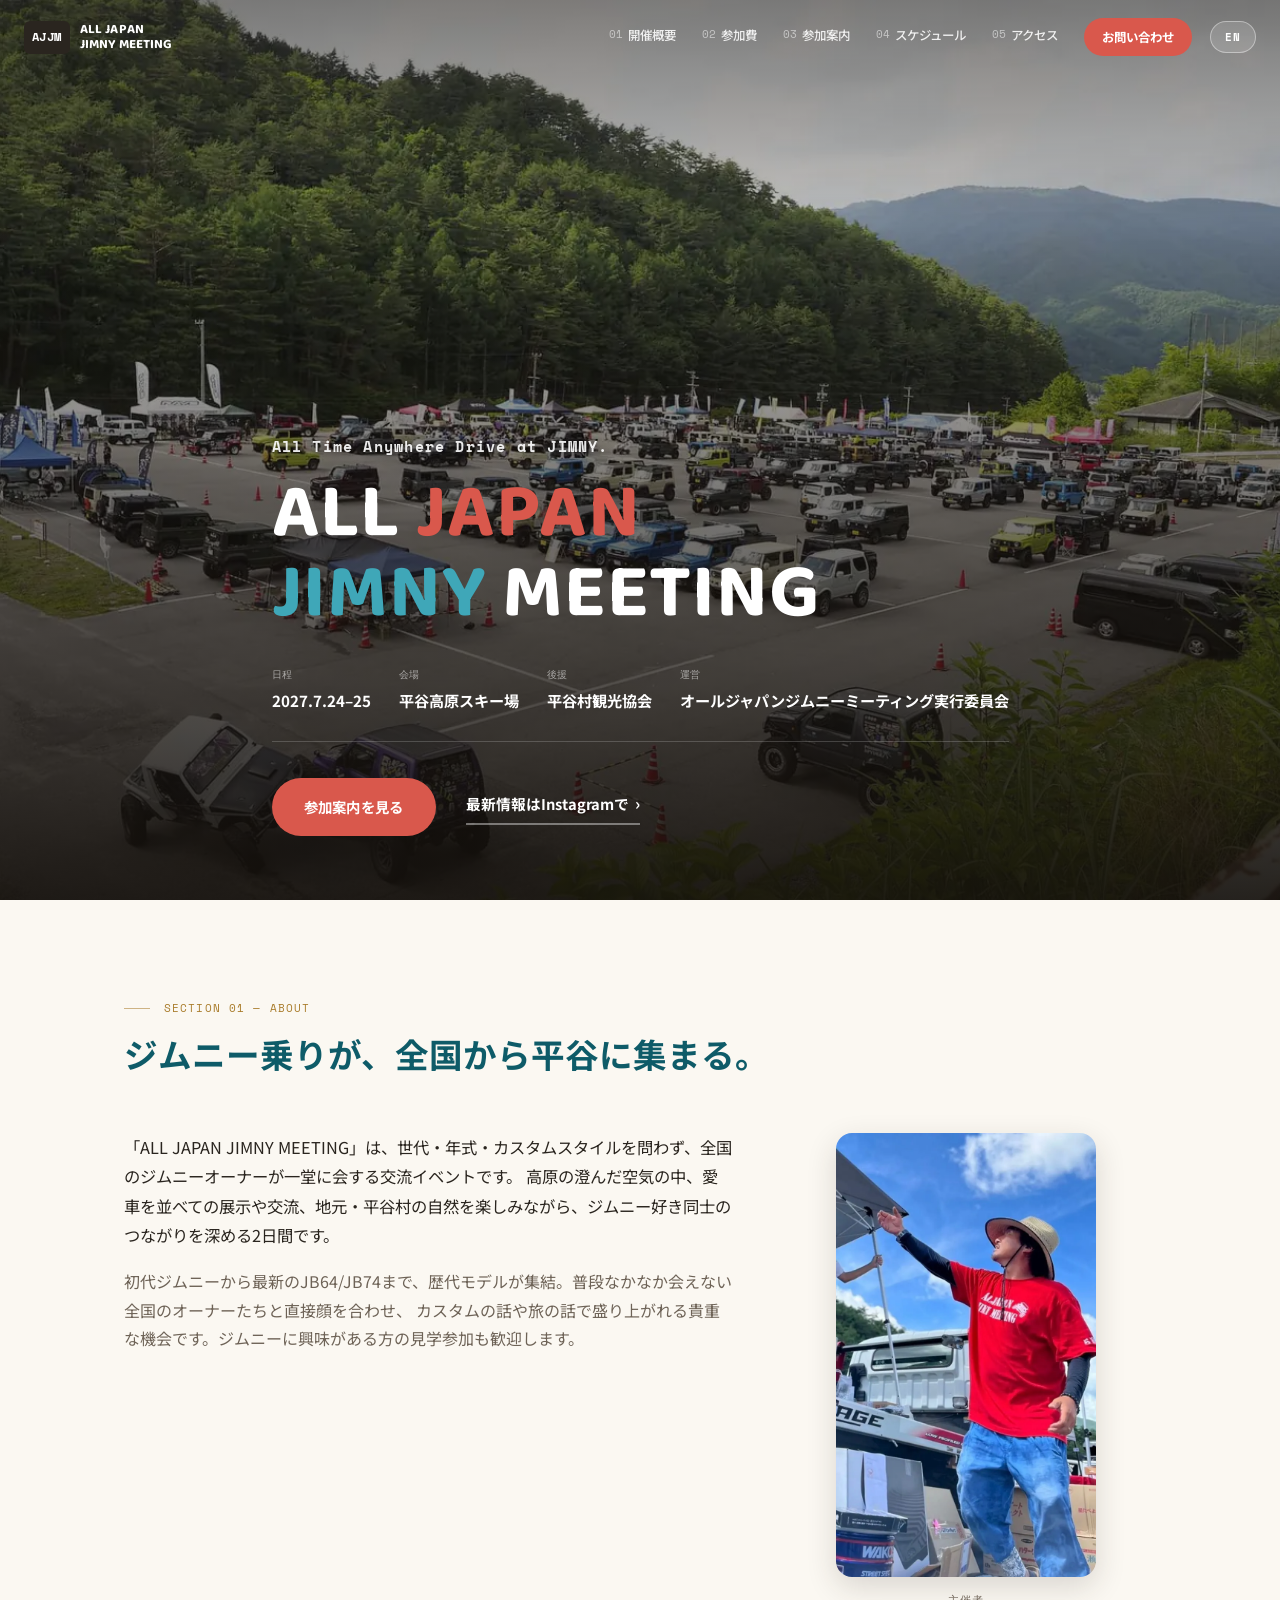
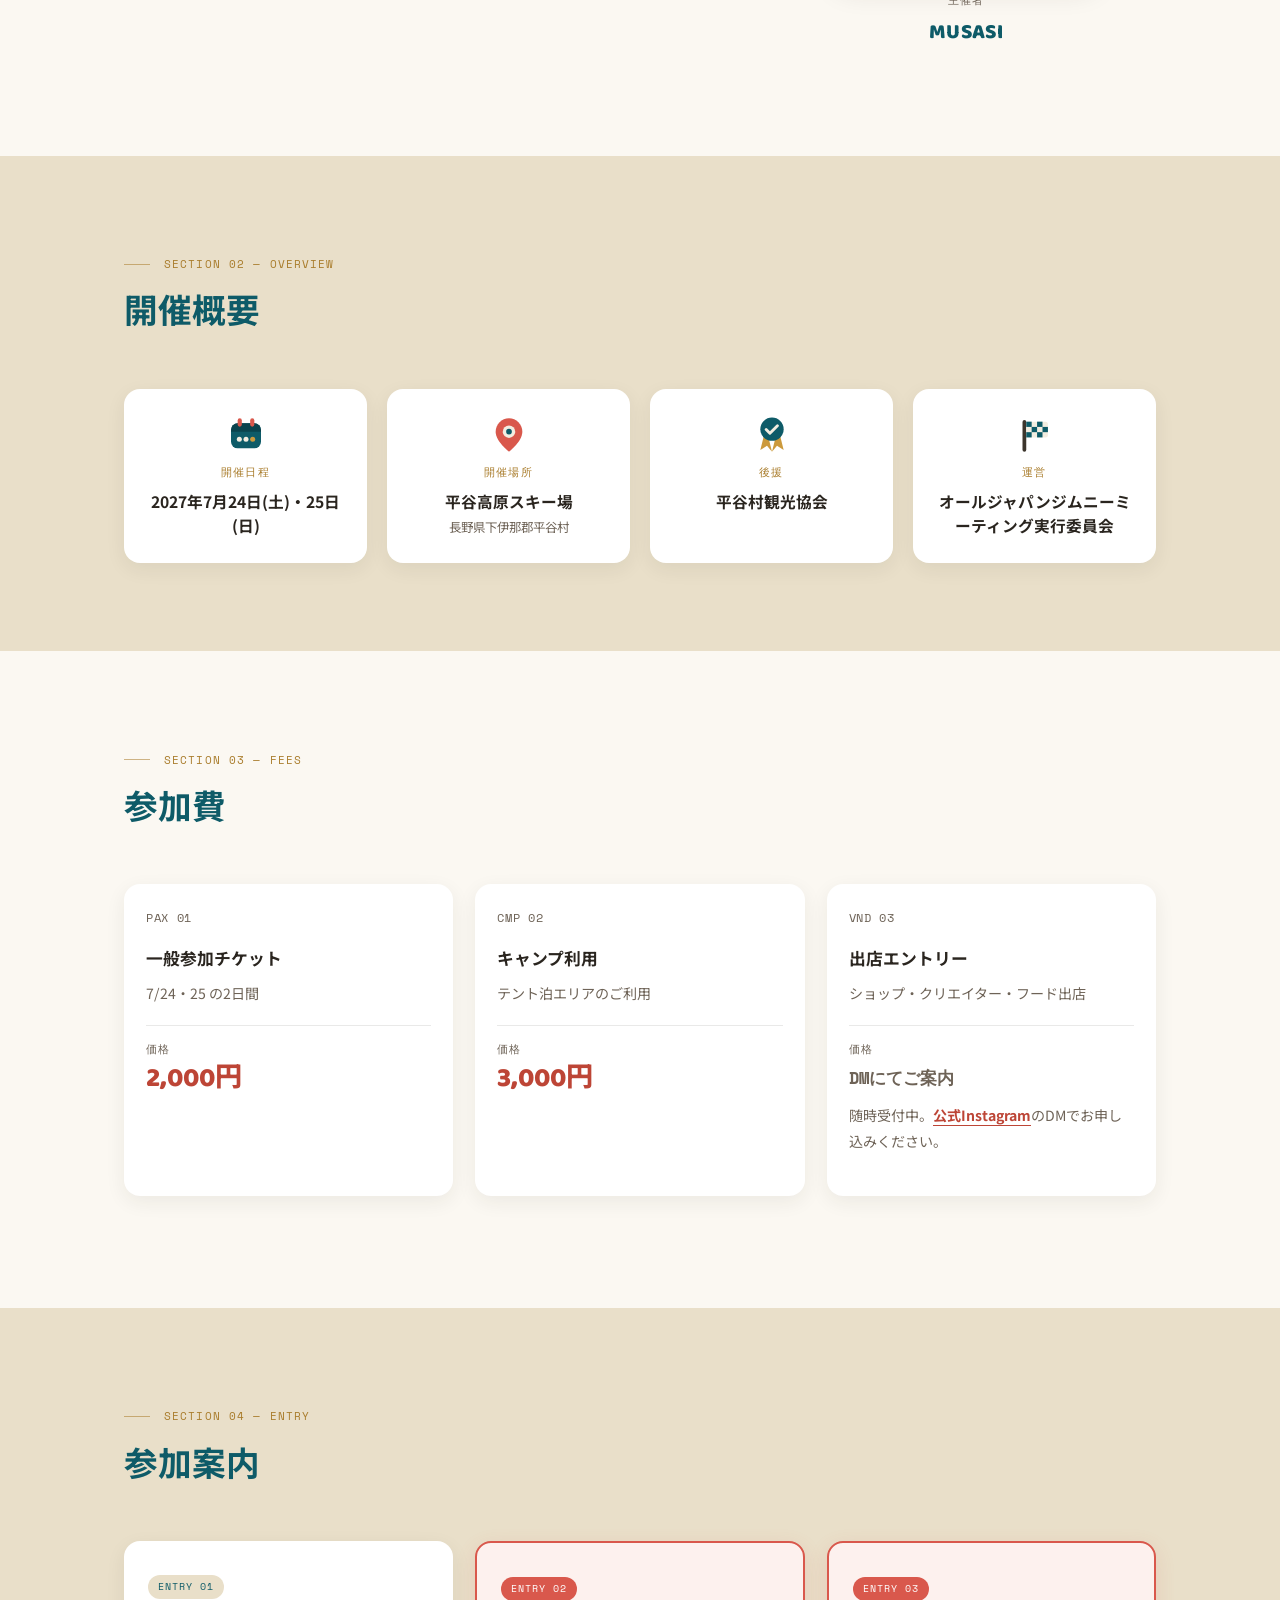
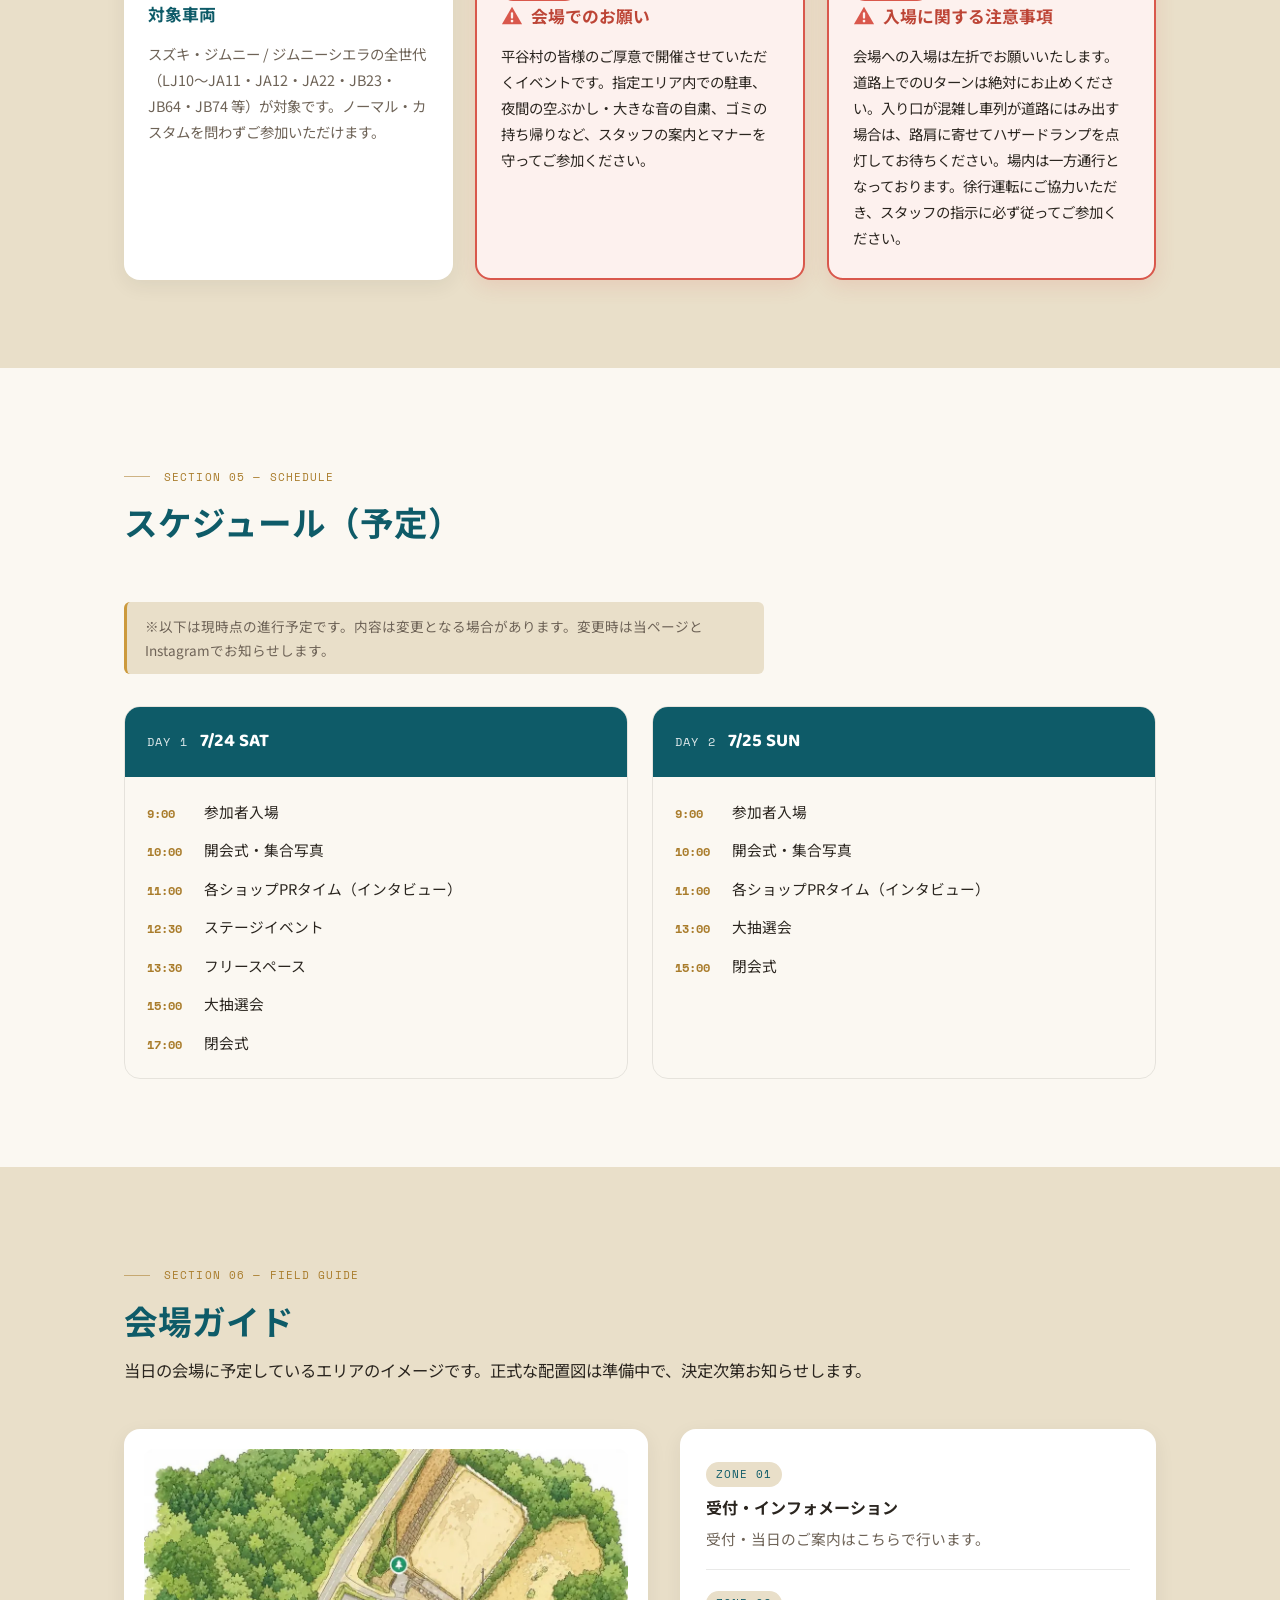
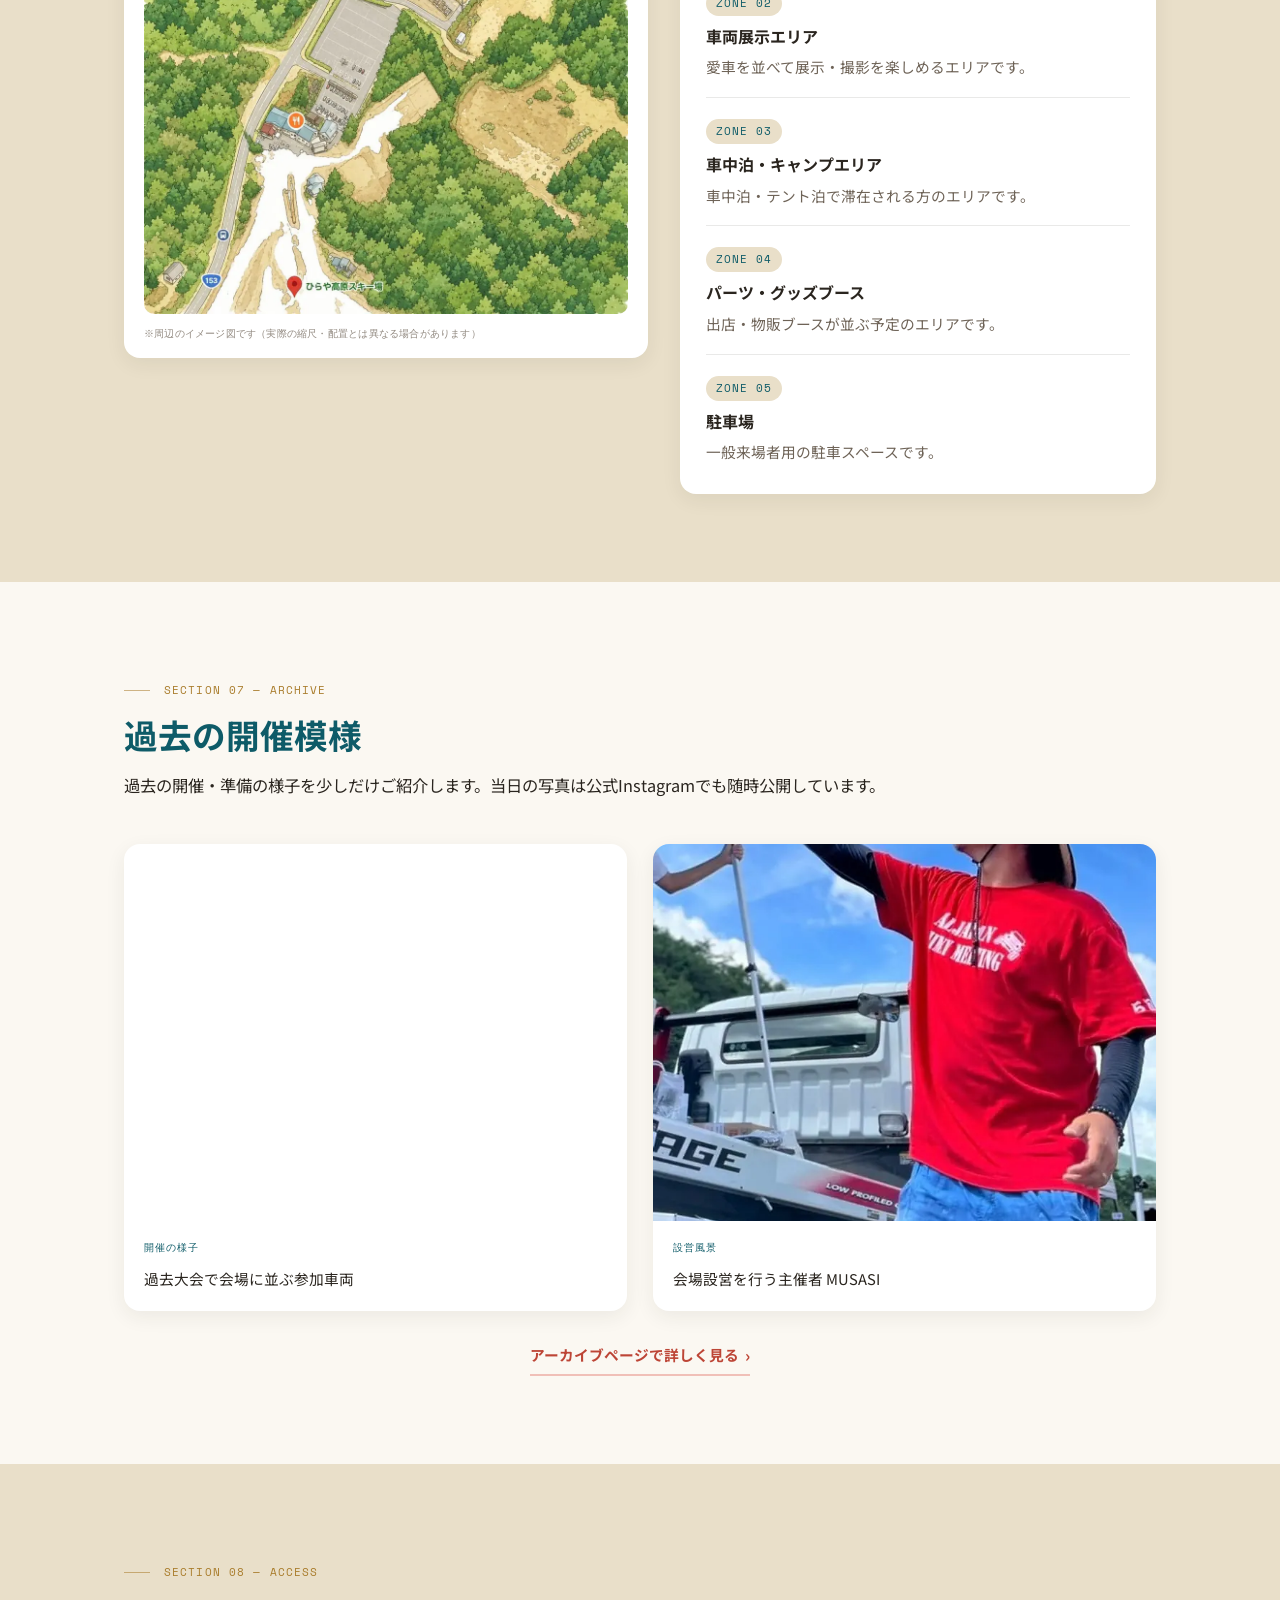
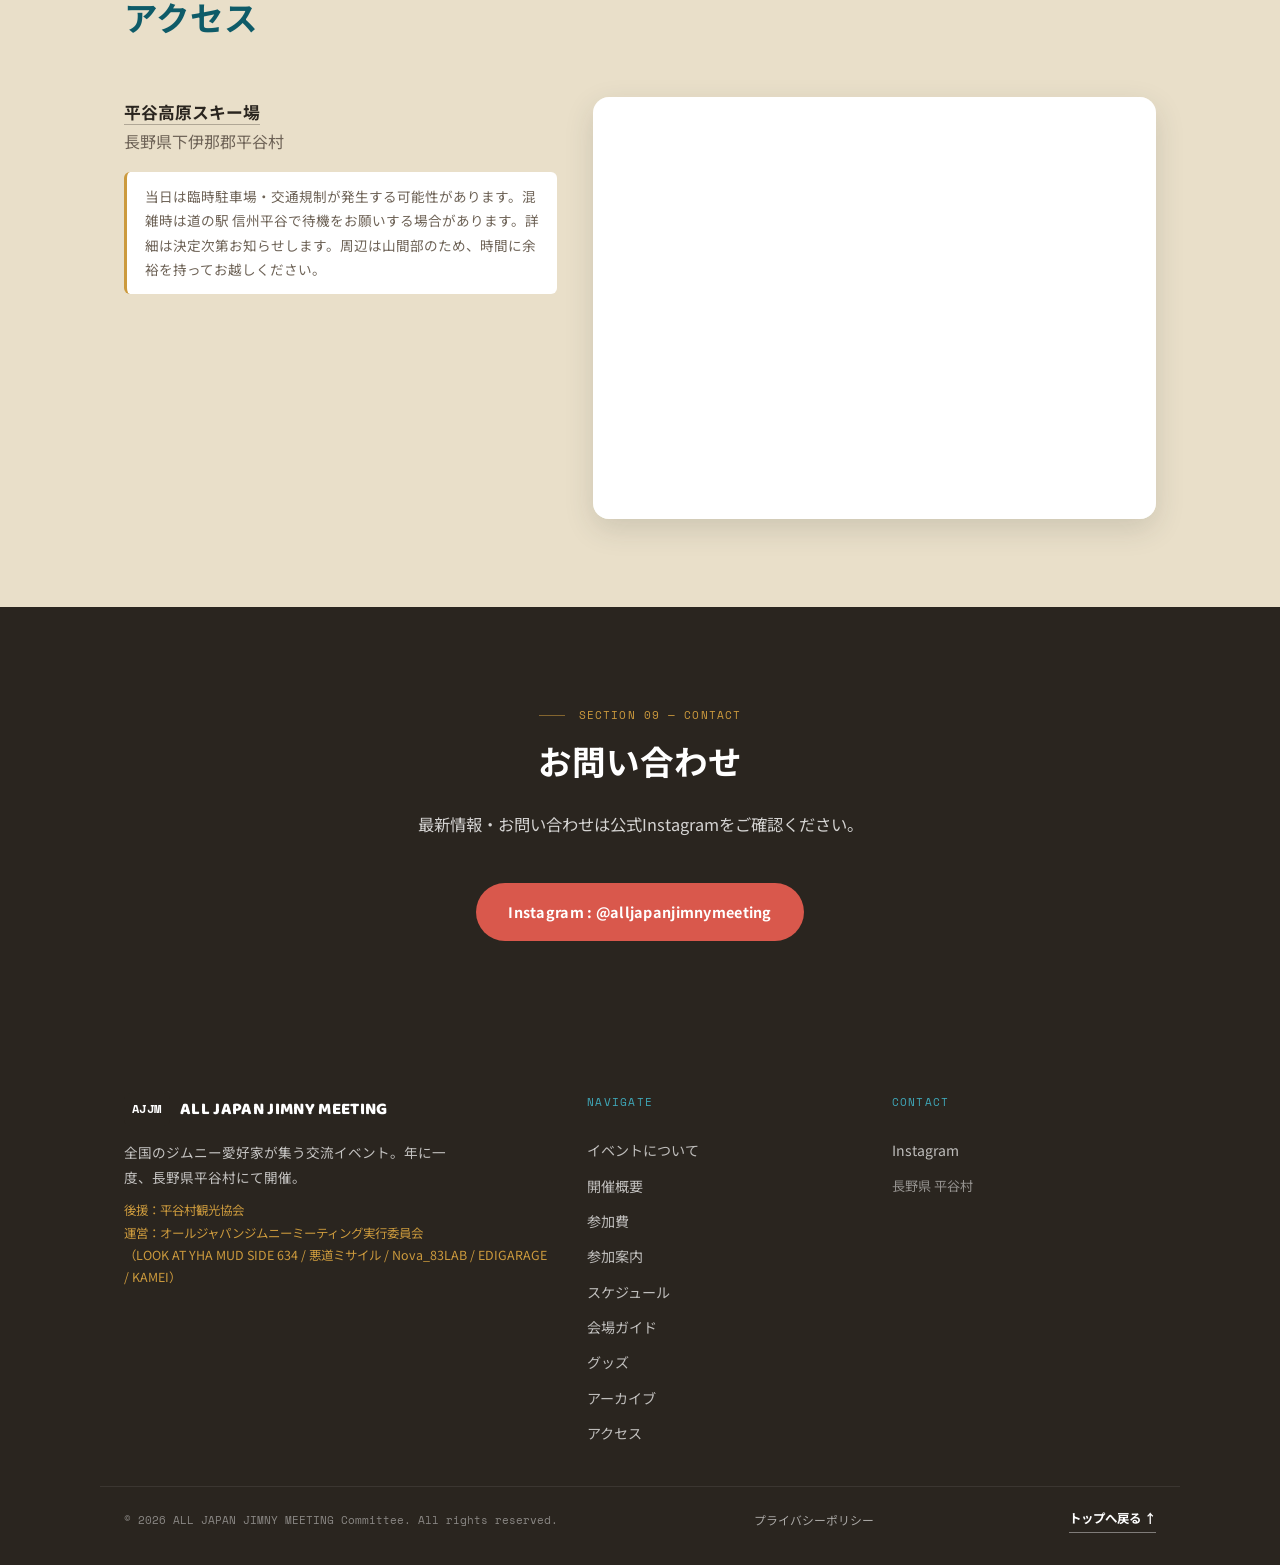
==== commit f30737f9: "Tidy UI: slimmer nav, clearer fees, field guide list, readable contrast - Header nav cut to 5 items " ====
--- a/index.html
+++ b/index.html
@@ -88,16 +88,12 @@
     </a>
     <div class="header-right">
       <nav class="site-nav" id="site-nav">
-        <a href="#about"><span class="nav-idx">01</span><span data-en="About">イベントについて</span></a>
-        <a href="#overview"><span class="nav-idx">02</span><span data-en="Overview">開催概要</span></a>
-        <a href="#registry"><span class="nav-idx">03</span><span data-en="Fees">参加費</span></a>
-        <a href="#entry"><span class="nav-idx">04</span><span data-en="Entry">参加案内</span></a>
-        <a href="#schedule"><span class="nav-idx">05</span><span data-en="Schedule">スケジュール</span></a>
-        <a href="#fieldguide"><span class="nav-idx">06</span><span data-en="Field Guide">会場ガイド</span></a>
-        <a href="#goods"><span class="nav-idx">07</span><span data-en="Goods">グッズ</span></a>
-        <a href="#archive"><span class="nav-idx">08</span><span data-en="Archive">アーカイブ</span></a>
-        <a href="#access"><span class="nav-idx">09</span><span data-en="Access">アクセス</span></a>
-        <a href="#contact"><span class="nav-idx">10</span><span data-en="Contact">お問い合わせ</span></a>
+        <a href="#overview"><span class="nav-idx">01</span><span data-en="Overview">開催概要</span></a>
+        <a href="#registry"><span class="nav-idx">02</span><span data-en="Fees">参加費</span></a>
+        <a href="#entry"><span class="nav-idx">03</span><span data-en="Entry">参加案内</span></a>
+        <a href="#schedule"><span class="nav-idx">04</span><span data-en="Schedule">スケジュール</span></a>
+        <a href="#access"><span class="nav-idx">05</span><span data-en="Access">アクセス</span></a>
+        <a href="#contact" class="nav-cta"><span data-en="Contact">お問い合わせ</span></a>
       </nav>
       <button type="button" id="lang-toggle" class="lang-toggle" aria-label="Switch language">EN</button>
       <button class="nav-toggle" id="nav-toggle" aria-label="メニューを開く" aria-expanded="false">
@@ -144,7 +140,7 @@
 
       <div class="hero-cta">
         <a href="#entry" class="btn btn-coral" data-en="View Entry Info">参加案内を見る</a>
-        <a href="#overview" class="btn-textlink" data-en="See Event Details">イベント情報を見る<span class="chev">›</span></a>
+        <a href="https://www.instagram.com/alljapanjimnymeeting/" class="btn-textlink" target="_blank" rel="noopener" data-en="Latest News on Instagram">最新情報はInstagramで<span class="chev">›</span></a>
       </div>
     </div>
   </section>
@@ -249,9 +245,8 @@
           <div class="ticket-card-top">
             <span class="ticket-code">PAX&nbsp;01</span>
           </div>
-          <span class="ticket-tag" data-en="Fee">参加費</span>
           <h3 data-en="General Admission">一般参加チケット</h3>
-          <p data-en="2 days">2日</p>
+          <p data-en="Both days, July 24 &amp; 25">7/24・25 の2日間</p>
           <div class="ticket-price-row">
             <span class="ticket-price-label" data-en="Price">価格</span>
             <span class="ticket-price" data-en="¥2,000">2,000円</span>
@@ -261,7 +256,6 @@
           <div class="ticket-card-top">
             <span class="ticket-code">CMP&nbsp;02</span>
           </div>
-          <span class="ticket-tag" data-en="Fee">参加費</span>
           <h3 data-en="Camping">キャンプ利用</h3>
           <p data-en="Use of the tent camping area.">テント泊エリアのご利用</p>
           <div class="ticket-price-row">
@@ -273,10 +267,13 @@
           <div class="ticket-card-top">
             <span class="ticket-code">VND&nbsp;03</span>
           </div>
-          <span class="ticket-tag" data-en="Fee">参加費</span>
           <h3 data-en="Vendor Entry">出店エントリー</h3>
           <p data-en="Shop, creator &amp; food vendor booths.">ショップ・クリエイター・フード出店</p>
-          <p class="ticket-note ticket-note-standalone" data-en='Vendor entries are open on an ongoing basis. If you&#39;d like to apply, please send us a DM via our <a href="https://www.instagram.com/alljapanjimnymeeting/" target="_blank" rel="noopener">official Instagram</a> &mdash; we&#39;ll let you know the price and other details then.'>出店エントリーは随時募集しています。ご希望の方は<a href="https://www.instagram.com/alljapanjimnymeeting/" target="_blank" rel="noopener">公式Instagram</a>までDM（ダイレクトメッセージ）にてご連絡ください。金額等の詳細はその際にお伝えします。</p>
+          <div class="ticket-price-row">
+            <span class="ticket-price-label" data-en="Price">価格</span>
+            <span class="ticket-price ticket-price-tbd" data-en="Quoted via DM">DMにてご案内</span>
+          </div>
+          <p class="ticket-note" data-en='Open on an ongoing basis &mdash; send a DM to our <a href="https://www.instagram.com/alljapanjimnymeeting/" target="_blank" rel="noopener">official Instagram</a>.'>随時受付中。<a href="https://www.instagram.com/alljapanjimnymeeting/" target="_blank" rel="noopener">公式Instagram</a>のDMでお申し込みください。</p>
         </div>
       </div>
     </div>
@@ -380,15 +377,8 @@
         </div>
 
         <div class="fieldguide-detail">
-          <div class="fg-tabs">
-            <button type="button" class="fg-tab is-active" data-zone="entry" aria-pressed="true">01</button>
-            <button type="button" class="fg-tab" data-zone="display" aria-pressed="false">02</button>
-            <button type="button" class="fg-tab" data-zone="camp" aria-pressed="false">03</button>
-            <button type="button" class="fg-tab" data-zone="market" aria-pressed="false">04</button>
-            <button type="button" class="fg-tab" data-zone="parking" aria-pressed="false">05</button>
-          </div>
           <div class="fg-panels">
-            <div class="fg-panel is-active" data-zone="entry">
+            <div class="fg-panel" data-zone="entry">
               <span class="fg-panel-zone">ZONE 01</span>
               <h3 data-en="Reception">受付・インフォメーション</h3>
               <p data-en="Check-in and event information for the day.">受付・当日のご案内はこちらで行います。</p>
@@ -419,64 +409,11 @@
     </div>
   </section>
 
-  <!-- ============================= GOODS ============================= -->
-  <section class="section reveal" id="goods">
-    <div class="container">
-      <div class="section-head">
-        <span class="section-eyebrow">SECTION 07 — GOODS</span>
-        <h2 data-en="Original Goods">オリジナルグッズ</h2>
-        <p class="lead-text" data-en="ALL JAPAN JIMNY MEETING original goods are currently in the works. We'll introduce the lineup and pricing here as they're decided.">ALL JAPAN JIMNY MEETING オリジナルグッズを準備中です。ラインナップや価格が決まり次第、随時こちらでご紹介します。</p>
-      </div>
-
-      <div class="goods-grid">
-        <div class="goods-card">
-          <svg class="goods-icon" viewBox="0 0 48 48" aria-hidden="true">
-            <path d="M16 6 L6 14 L11 20 L14 18 V42 H34 V18 L37 20 L42 14 L32 6 C32 10 28 12 24 12 C20 12 16 10 16 6Z" fill="#0e5b68"/>
-            <path d="M16 6 C16 10 20 12 24 12 C28 12 32 10 32 6" stroke="#d9584c" stroke-width="2.5" fill="none" stroke-linecap="round"/>
-          </svg>
-          <span class="goods-tag" data-en="Goods">グッズ</span>
-          <h3 data-en="Original T-Shirt">オリジナルTシャツ</h3>
-          <p data-en="An event tee featuring the AJJM logo. Colors and sizes to be announced.">AJJMロゴ入りのオリジナルTシャツ。カラー・サイズ展開は決定次第お知らせします。</p>
-          <span class="goods-status" data-en="In Preparation">準備中</span>
-        </div>
-        <div class="goods-card">
-          <svg class="goods-icon" viewBox="0 0 48 48" aria-hidden="true">
-            <path d="M24 8 C12 8 5 17 4 27 H44 C43 17 36 8 24 8Z" fill="#cc9a3d"/>
-            <path d="M4 27 H44 V30 C44 32 42 33 40 33 H8 C6 33 4 32 4 30 Z" fill="#0e5b68"/>
-            <circle cx="24" cy="14" r="3" fill="#d9584c"/>
-          </svg>
-          <span class="goods-tag" data-en="Goods">グッズ</span>
-          <h3 data-en="Original Cap">オリジナルキャップ</h3>
-          <p data-en="A cap embroidered with the AJJM emblem. Design details to be announced.">AJJMエンブレムを刺しゅうしたキャップ。デザイン詳細は決定次第お知らせします。</p>
-          <span class="goods-status" data-en="In Preparation">準備中</span>
-        </div>
-        <div class="goods-card">
-          <svg class="goods-icon" viewBox="0 0 48 48" aria-hidden="true">
-            <path d="M8 8 H40 V40 H8 Z" fill="#d9584c"/>
-            <path d="M8 40 L8 30 L18 40 Z" fill="#fdf1ee"/>
-            <circle cx="24" cy="24" r="9" fill="#fdf1ee"/>
-            <path d="M20 24 l3 3 6-6" stroke="#0e5b68" stroke-width="2.6" fill="none" stroke-linecap="round" stroke-linejoin="round"/>
-          </svg>
-          <span class="goods-tag" data-en="Goods">グッズ</span>
-          <h3 data-en="Sticker Set">ステッカーセット</h3>
-          <p data-en="A set of AJJM logo stickers. Great for your Jimny or gear. Lineup to be announced.">AJJMロゴのステッカーセット。愛車やギアに。ラインナップは決定次第お知らせします。</p>
-          <span class="goods-status" data-en="In Preparation">準備中</span>
-        </div>
-      </div>
-
-      <p class="notice-text" data-en="* Merchandise sales are also being considered. We'll share details here and on Instagram once they're decided." style="margin: 32px auto 0; max-width: 640px;">※グッズ販売についても検討中です。決まり次第、このページとInstagramでお知らせします。</p>
-
-      <div class="contact-cta-wrap">
-        <a href="goods.html" class="btn-textlink btn-textlink-dark" data-en="See the Full Goods Page">グッズページで詳しく見る<span class="chev">›</span></a>
-      </div>
-    </div>
-  </section>
-
   <!-- ============================= ARCHIVE ============================= -->
-  <section class="section section-soft reveal" id="archive">
-    <div class="container">
-      <div class="section-head">
-        <span class="section-eyebrow">SECTION 08 — ARCHIVE</span>
+  <section class="section reveal" id="archive">
+    <div class="container">
+      <div class="section-head">
+        <span class="section-eyebrow">SECTION 07 — ARCHIVE</span>
         <h2 data-en="Past Gatherings">過去の開催模様</h2>
         <p class="lead-text" data-en="A few glimpses from past gatherings and event preparation. More photos are shared on our official Instagram.">過去の開催・準備の様子を少しだけご紹介します。当日の写真は公式Instagramでも随時公開しています。</p>
       </div>
@@ -505,10 +442,10 @@
   </section>
 
   <!-- ============================= ACCESS ============================= -->
-  <section class="section reveal" id="access">
-    <div class="container">
-      <div class="section-head">
-        <span class="section-eyebrow">SECTION 09 — ACCESS</span>
+  <section class="section section-soft reveal" id="access">
+    <div class="container">
+      <div class="section-head">
+        <span class="section-eyebrow">SECTION 08 — ACCESS</span>
         <h2 data-en="Access">アクセス</h2>
       </div>
       <div class="access-grid">
@@ -531,7 +468,7 @@
   <section class="section section-contact reveal" id="contact">
     <div class="container">
       <div class="section-head center">
-        <span class="section-eyebrow">SECTION 10 — CONTACT</span>
+        <span class="section-eyebrow">SECTION 09 — CONTACT</span>
         <h2 data-en="Contact">お問い合わせ</h2>
         <p class="lead-text center" data-en="For the latest updates and inquiries, please check our official Instagram.">最新情報・お問い合わせは公式Instagramをご確認ください。</p>
       </div>
@@ -560,8 +497,8 @@
       <a href="#entry" data-en="Entry">参加案内</a>
       <a href="#schedule" data-en="Schedule">スケジュール</a>
       <a href="#fieldguide" data-en="Field Guide">会場ガイド</a>
-      <a href="#goods" data-en="Goods">グッズ</a>
-      <a href="#archive" data-en="Archive">アーカイブ</a>
+      <a href="goods.html" data-en="Goods">グッズ</a>
+      <a href="archive.html" data-en="Archive">アーカイブ</a>
       <a href="#access" data-en="Access">アクセス</a>
     </nav>
     <div class="footer-contact">
@@ -575,10 +512,6 @@
     <a href="privacy.html" class="footer-privacy" data-en="Privacy Policy">プライバシーポリシー</a>
     <a href="#top" class="footer-totop" data-en="Back to Top ↑">トップへ戻る ↑</a>
   </div>
-  <div class="counter-bar">
-    <span class="counter-label" data-en="Access Counter">ACCESS COUNTER</span>
-    <span class="counter-display" id="counter-value">000000</span>
-  </div>
 </footer>
 
 <script src="js/analytics.js"></script>
--- a/css/style.css
+++ b/css/style.css
@@ -87,7 +87,7 @@
 .site-header.scrolled .logo-text, .site-header.light-page .logo-text{ color: var(--teal); }
 
 .header-right{ display:flex; align-items:center; gap: 18px; min-width: 0; }
-.site-nav{ display:flex; gap: 16px; flex-wrap: wrap; justify-content: flex-end; }
+.site-nav{ display:flex; align-items:center; gap: 26px; flex-wrap: wrap; justify-content: flex-end; }
 .site-nav a{
   display:flex; align-items:center; gap: 5px; font-size: .78rem;
   font-weight: 500; color: rgba(255,255,255,.88);
@@ -98,6 +98,10 @@
 .site-nav a:hover{ color: #fff; border-color: var(--terracotta); }
 .site-header.scrolled .site-nav a, .site-header.light-page .site-nav a{ color: var(--ink-soft); }
 .site-header.scrolled .site-nav a:hover, .site-header.light-page .site-nav a:hover{ color: var(--teal); border-color: var(--mustard); }
+.site-nav a.nav-cta, .site-header.scrolled .site-nav a.nav-cta, .site-header.light-page .site-nav a.nav-cta{
+  color: #fff; background: var(--terracotta); border: none; border-radius: 999px; padding: 8px 18px; font-weight: 700;
+}
+.site-nav a.nav-cta:hover, .site-header.scrolled .site-nav a.nav-cta:hover, .site-header.light-page .site-nav a.nav-cta:hover{ color: #fff; background: var(--terracotta-dark); }
 
 .lang-toggle{
   font-family: var(--font-mono); font-size: .68rem; font-weight: 700; letter-spacing: .08em;
@@ -119,7 +123,7 @@
 .nav-toggle[aria-expanded="true"] span:nth-child(2){ opacity: 0; }
 .nav-toggle[aria-expanded="true"] span:nth-child(3){ transform: translateY(-7px) rotate(-45deg); }
 
-@media (max-width: 1200px){
+@media (max-width: 960px){
   .nav-toggle{ display:flex; }
   .site-nav{
     position: fixed; top: 0; right: 0; height: 100vh; width: min(280px, 78vw);
@@ -130,6 +134,9 @@
   .site-nav.open{ transform: translateX(0); }
   .site-nav a{ font-size: 1rem; color: var(--ink-soft); }
   .site-nav a:hover{ color: var(--teal); }
+  .site-nav a.nav-cta{ align-self: center; }
+  .nav-toggle{ position: relative; z-index: 2; }
+  .nav-toggle[aria-expanded="true"] span{ background: var(--charcoal); }
 }
 
 /* --------------------------------- hero ---------------------------------- */
@@ -149,7 +156,8 @@
 .hero-content{ position: relative; z-index: 2; padding: 28px 24px 64px; }
 .hero-tagline{
   font-family: var(--font-mono); font-size: clamp(.78rem, 1.6vw, .95rem);
-  color: var(--teal-bright); letter-spacing: .05em; margin-bottom: 14px;
+  color: rgba(255,255,255,.9); font-weight: 700; letter-spacing: .08em; margin-bottom: 14px;
+  text-shadow: 0 1px 8px rgba(0,0,0,.55);
 }
 .hero-title{
   font-size: clamp(2.4rem, 7vw, 4.8rem); line-height: 1.04; letter-spacing: .01em; margin-bottom: 32px;
@@ -199,7 +207,7 @@
 .section-soft{ background: var(--cream-soft); }
 .section-contact{ background: var(--charcoal); color: #fff; }
 .section-contact .section-eyebrow{ color: var(--mustard); }
-.section-contact h2{ color: #fff; }
+.section-contact .section-head h2{ color: #fff; }
 @media (max-width: 640px){ .section{ padding: 64px 0; } }
 
 .section-head{ margin-bottom: 44px; }
@@ -215,7 +223,7 @@
 .lead-text{ font-size: 1.02rem; color: var(--ink); }
 .lead-text.center{ max-width: 560px; margin: 14px auto 0; color: rgba(255,255,255,.8); }
 
-.about-grid{ display:grid; grid-template-columns: 1.6fr 1fr; gap: 44px; align-items: center; }
+.about-grid{ display:grid; grid-template-columns: 1.6fr 1fr; gap: 44px; align-items: start; }
 @media (max-width: 860px){ .about-grid{ grid-template-columns: 1fr; } }
 .about-photo{ max-width: 260px; margin: 0 auto; text-align: center; }
 .about-photo img{
@@ -268,7 +276,7 @@
 
 /* --------------------------------- field guide --------------------------------- */
 .fieldguide-panel{
-  display:grid; grid-template-columns: 1.1fr 1fr; gap: 32px; align-items: stretch; margin-top: 8px;
+  display:grid; grid-template-columns: 1.1fr 1fr; gap: 32px; align-items: start; margin-top: 8px;
 }
 @media (max-width: 860px){ .fieldguide-panel{ grid-template-columns: 1fr; } }
 
@@ -283,27 +291,20 @@
 }
 
 .fieldguide-detail{ display:flex; flex-direction: column; }
-.fg-tabs{ display:flex; gap: 10px; margin-bottom: 20px; }
-.fg-tab{
-  width: 40px; height: 40px; border-radius: 50%; border: 1px solid rgba(var(--shadow-warm),.15);
-  background: #fff; font-family: var(--font-mono); font-weight: 700; font-size: .8rem; color: var(--ink-soft);
-  cursor: pointer; transition: all .2s var(--ease); flex-shrink: 0;
-}
-.fg-tab:hover{ border-color: var(--teal); color: var(--teal); }
-.fg-tab.is-active{ background: var(--teal); border-color: var(--teal); color: #fff; }
 
 .fg-panels{
   position: relative; flex: 1;
   background: #fff; border-radius: var(--radius); padding: 28px 26px;
   box-shadow: 0 6px 20px rgba(var(--shadow-warm),.07);
 }
-.fg-panel{ display:none; }
-.fg-panel.is-active{ display:block; }
+.fg-panel{ padding: 16px 0; border-top: 1px solid rgba(var(--shadow-warm),.1); }
+.fg-panel:first-child{ padding-top: 0; border-top: none; }
+.fg-panel:last-child{ padding-bottom: 0; }
 .fg-panel-zone{
   display:inline-block; font-family: var(--font-mono); font-size: .66rem; letter-spacing: .1em;
-  color: var(--teal); background: var(--cream-soft); border-radius: 999px; padding: 3px 10px; margin-bottom: 14px;
-}
-.fg-panel h3{ font-size: 1.1rem; color: var(--ink); margin-bottom: 10px; font-family: var(--font-body); font-weight: 700; }
+  color: var(--teal); background: var(--cream-soft); border-radius: 999px; padding: 3px 10px; margin-bottom: 0;
+}
+.fg-panel h3{ font-size: 1rem; color: var(--ink); margin: 6px 0 4px; font-family: var(--font-body); font-weight: 700; }
 .fg-panel p{ font-size: .92rem; margin-bottom: 0; }
 
 /* --------------------------------- registry / tickets --------------------------------- */
@@ -386,7 +387,7 @@
 }
 .entry-card-tag{
   display:inline-block; font-family: var(--font-mono); font-size: .62rem; letter-spacing: .1em;
-  color: var(--teal); background: var(--cream-soft); border-radius: 999px; padding: 3px 10px; margin-bottom: 14px;
+  color: var(--teal); background: var(--cream-soft); border-radius: 999px; padding: 3px 10px; margin-bottom: 0;
 }
 .entry-card h3{ font-size: 1.05rem; color: var(--teal); margin-bottom: 12px; font-family: var(--font-body); font-weight: 700; }
 .entry-card p{ font-size: .9rem; margin-bottom: 0; }
@@ -409,7 +410,7 @@
 .access-info strong a{ border-bottom: 1px solid rgba(var(--shadow-warm),.3); transition: color .2s, border-color .2s; }
 .access-info strong a:hover{ color: var(--teal); border-color: var(--teal); }
 .map-embed{
-  aspect-ratio: 4/3; border-radius: var(--radius); overflow: hidden;
+  aspect-ratio: 4/3; border-radius: var(--radius); overflow: hidden; background: #fff;
   box-shadow: 0 10px 30px rgba(var(--shadow-warm),.14);
   filter: grayscale(.25) sepia(.25) hue-rotate(150deg) saturate(1.25) brightness(1.02) contrast(1.04);
 }
@@ -431,7 +432,7 @@
   font-family: var(--font-display); font-weight: 800; color: #fff; letter-spacing: .02em; font-size: 1.05rem;
   margin-bottom: 14px;
 }
-.footer-tagline{ font-size: .85rem; max-width: 340px; margin-bottom: 10px; }
+.footer-tagline{ font-size: .85rem; max-width: 340px; margin-bottom: 10px; color: rgba(255,255,255,.72); }
 .footer-sub{ font-size: .78rem; line-height: 1.8; color: var(--mustard); margin-bottom: 0; }
 
 .footer-col-label{
@@ -466,21 +467,6 @@
 .policy-date{ font-family: var(--font-mono); font-size: .8rem; color: var(--ink-soft); text-align: right; }
 .notfound-links{ display:flex; flex-wrap: wrap; justify-content: center; gap: 12px; margin-top: 28px; }
 
-.counter-bar{
-  display:flex; align-items:center; justify-content:center; gap: 14px; flex-wrap: wrap;
-  padding: 18px 24px 26px;
-}
-.counter-label{
-  font-family: var(--font-mono); font-size: .64rem; letter-spacing: .14em; color: var(--teal-bright);
-}
-.counter-display{
-  display:inline-flex; gap: 2px; font-family: var(--font-mono); font-weight: 700;
-  font-size: 1.1rem; letter-spacing: .1em;
-  background: #14100c; border: 1px solid rgba(217,88,76,.4); border-radius: 6px;
-  padding: 6px 12px;
-}
-.counter-display .digit-a{ color: var(--teal-bright); text-shadow: 0 0 8px rgba(63,167,184,.75), 0 0 2px rgba(63,167,184,.9); }
-.counter-display .digit-b{ color: var(--terracotta); text-shadow: 0 0 8px rgba(217,88,76,.75), 0 0 2px rgba(217,88,76,.9); }
 
 /* --------------------------------- reveal fx --------------------------------- */
 .reveal{ opacity: 0; transform: translateY(24px); transition: opacity .7s var(--ease), transform .7s var(--ease); }
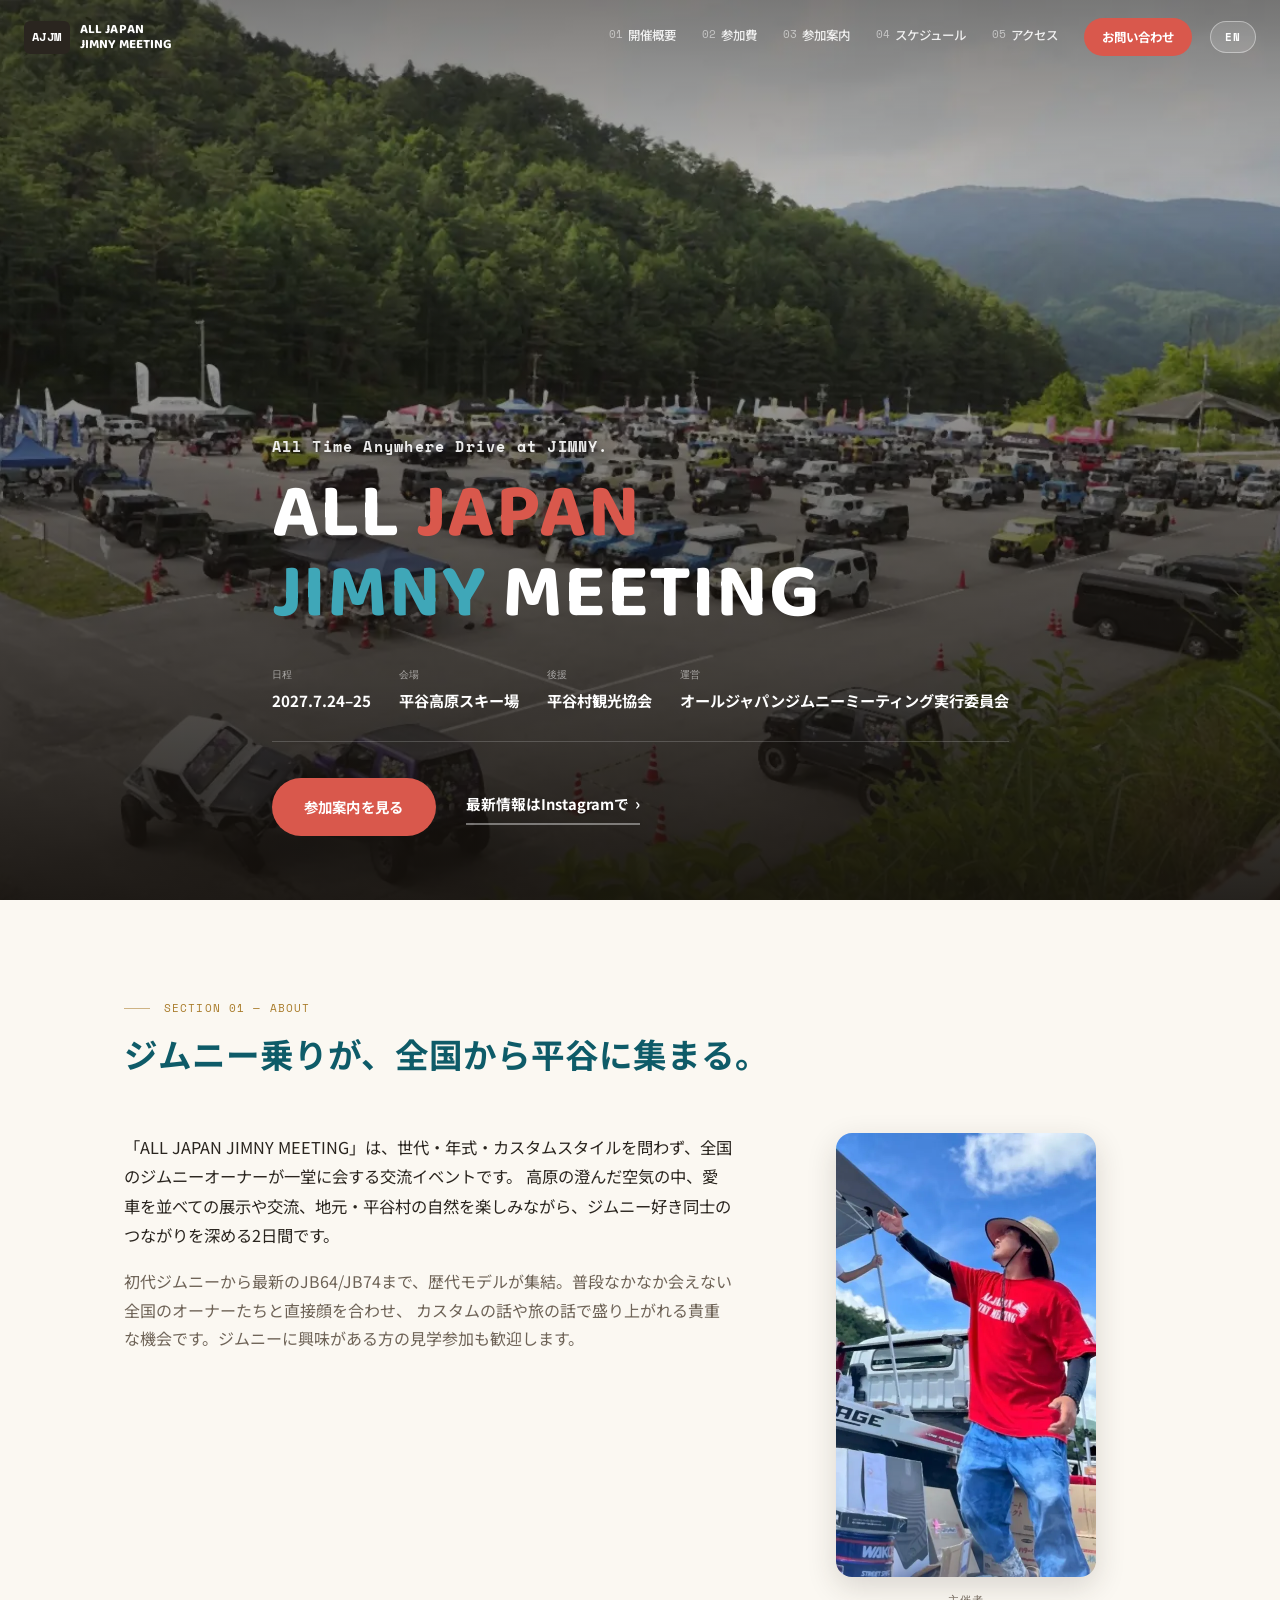
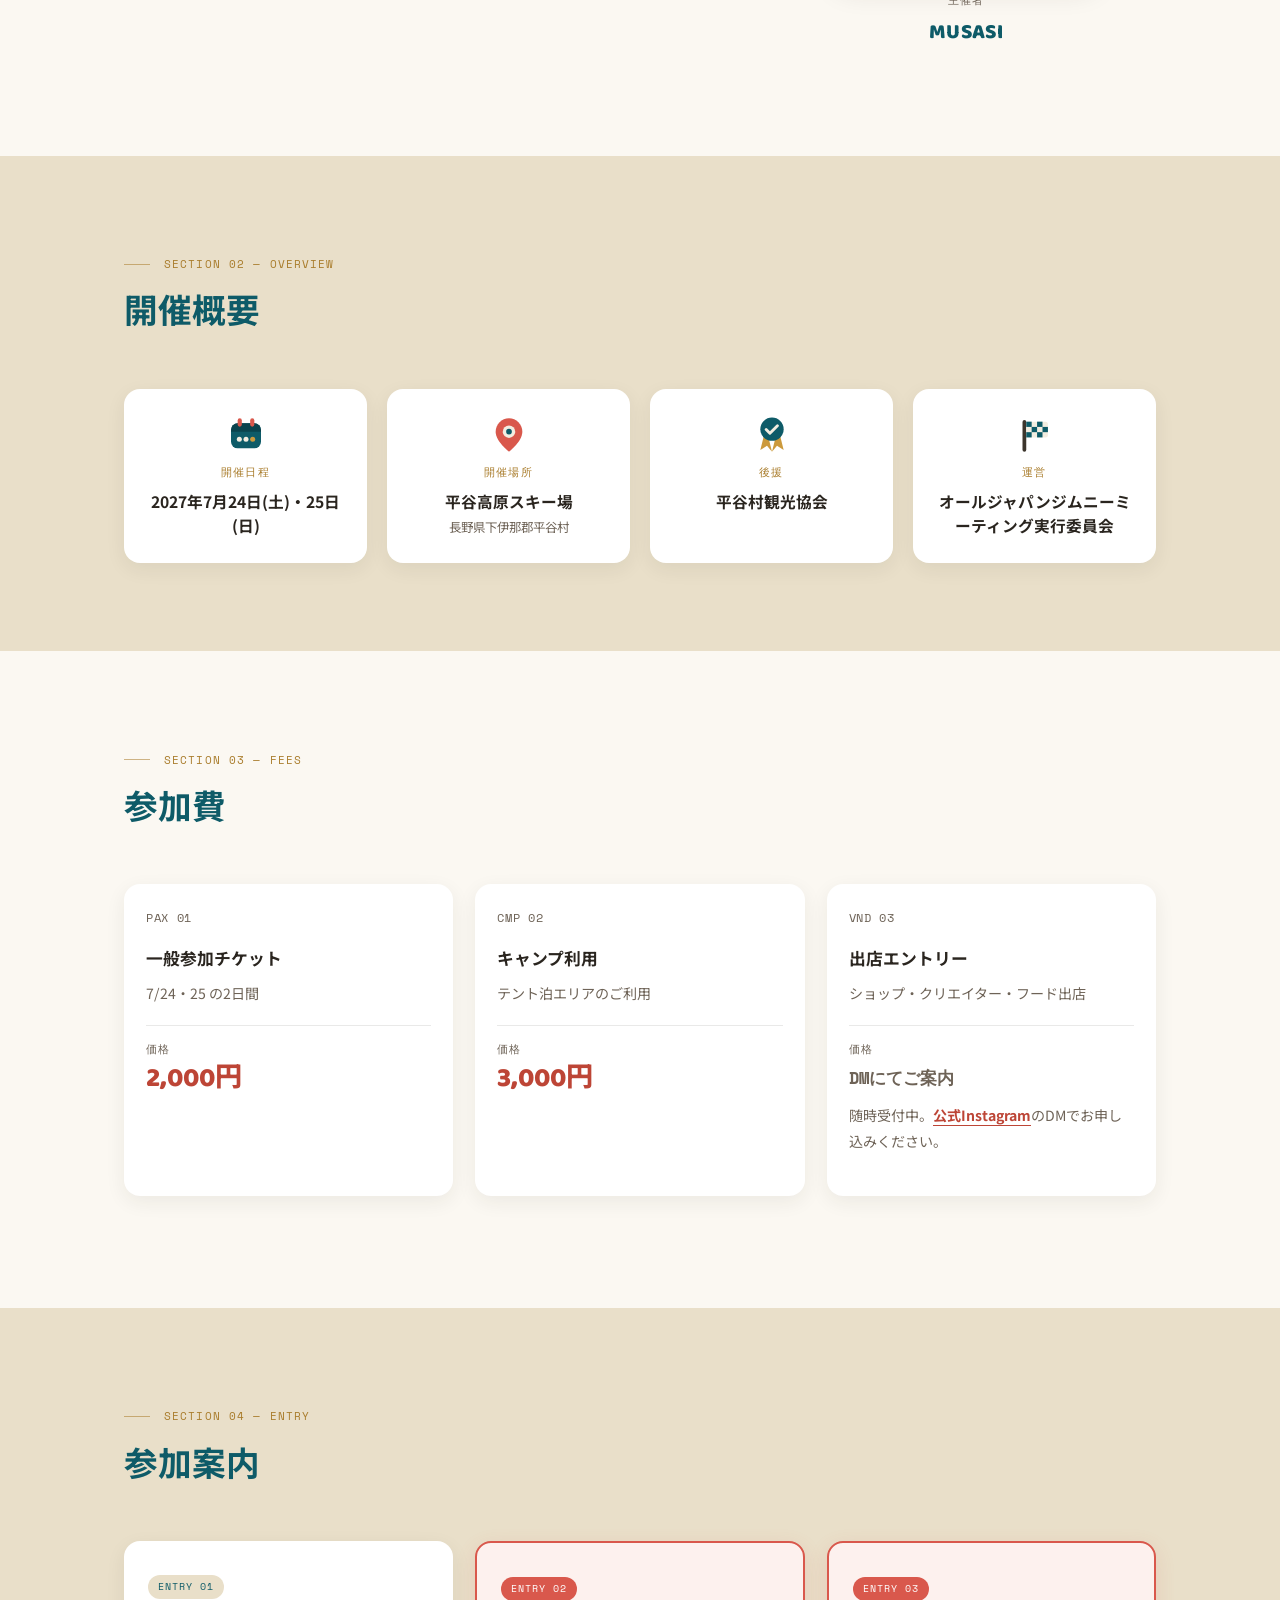
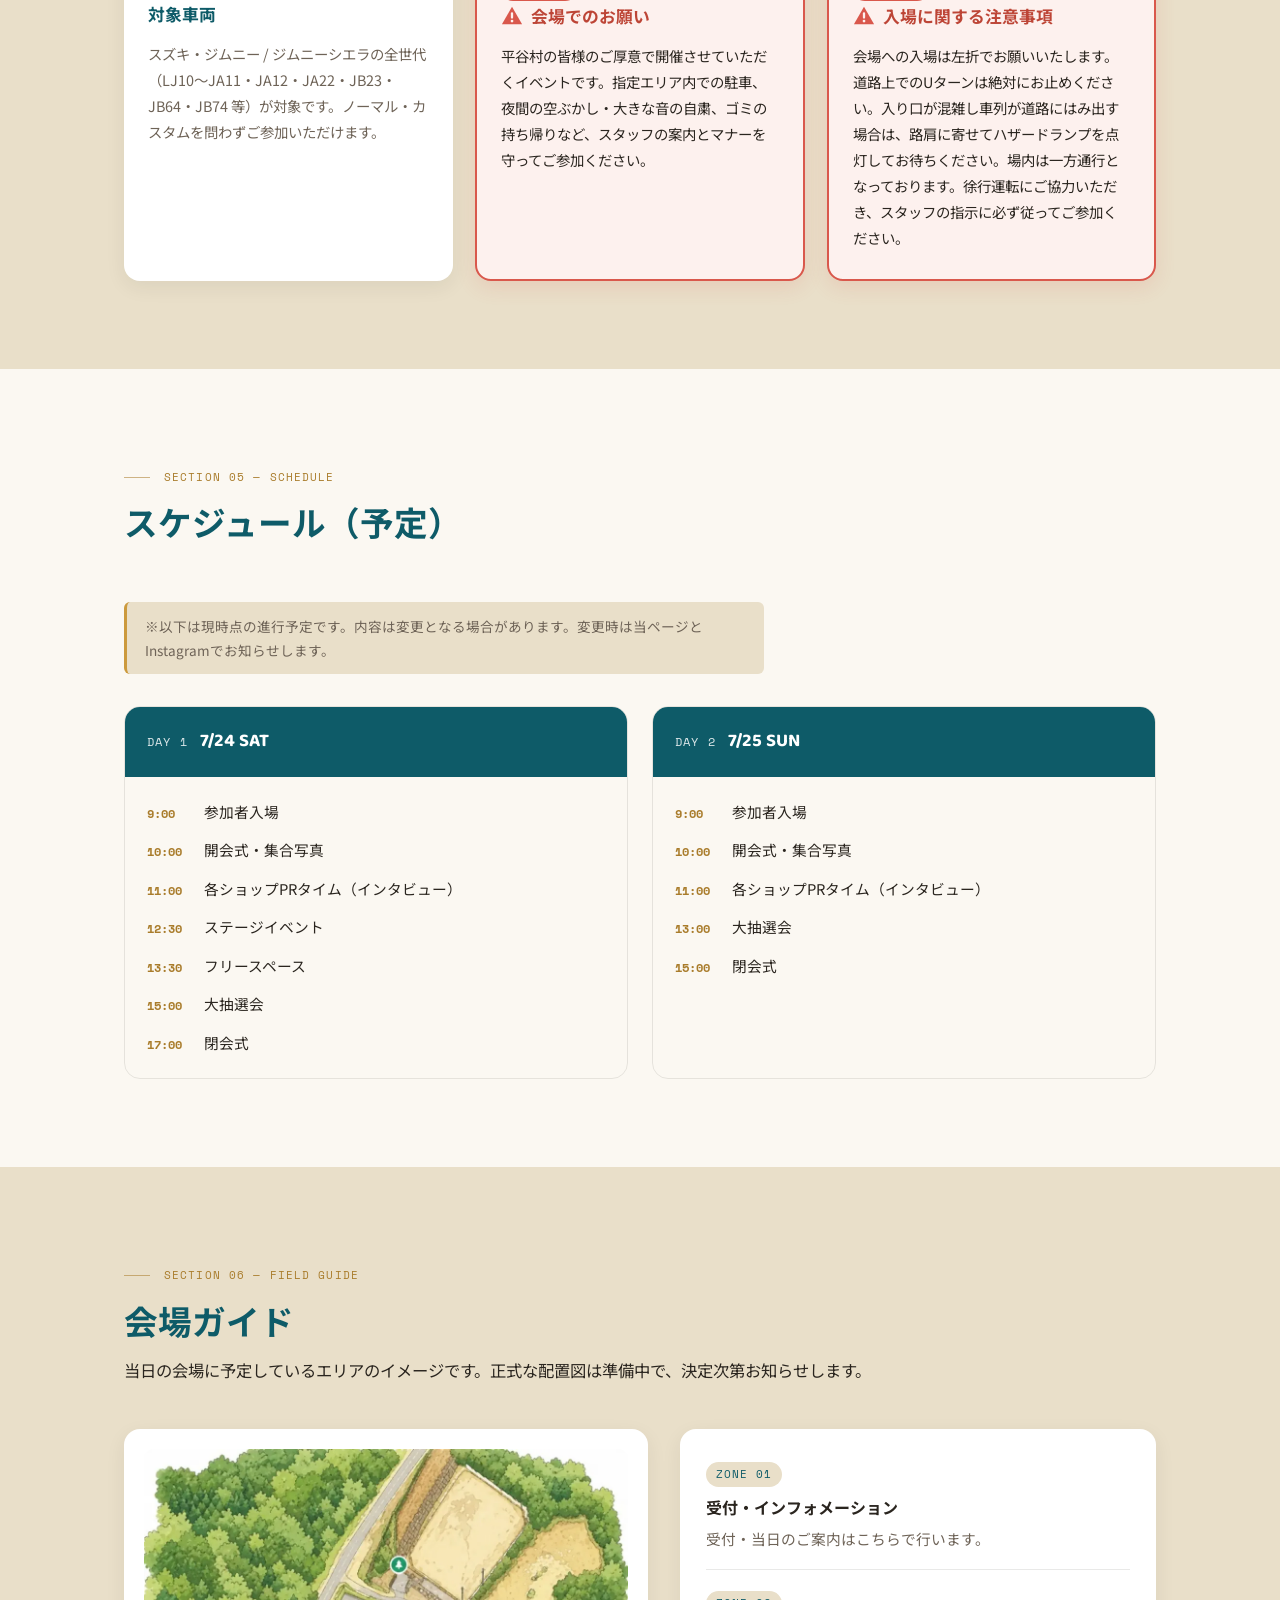
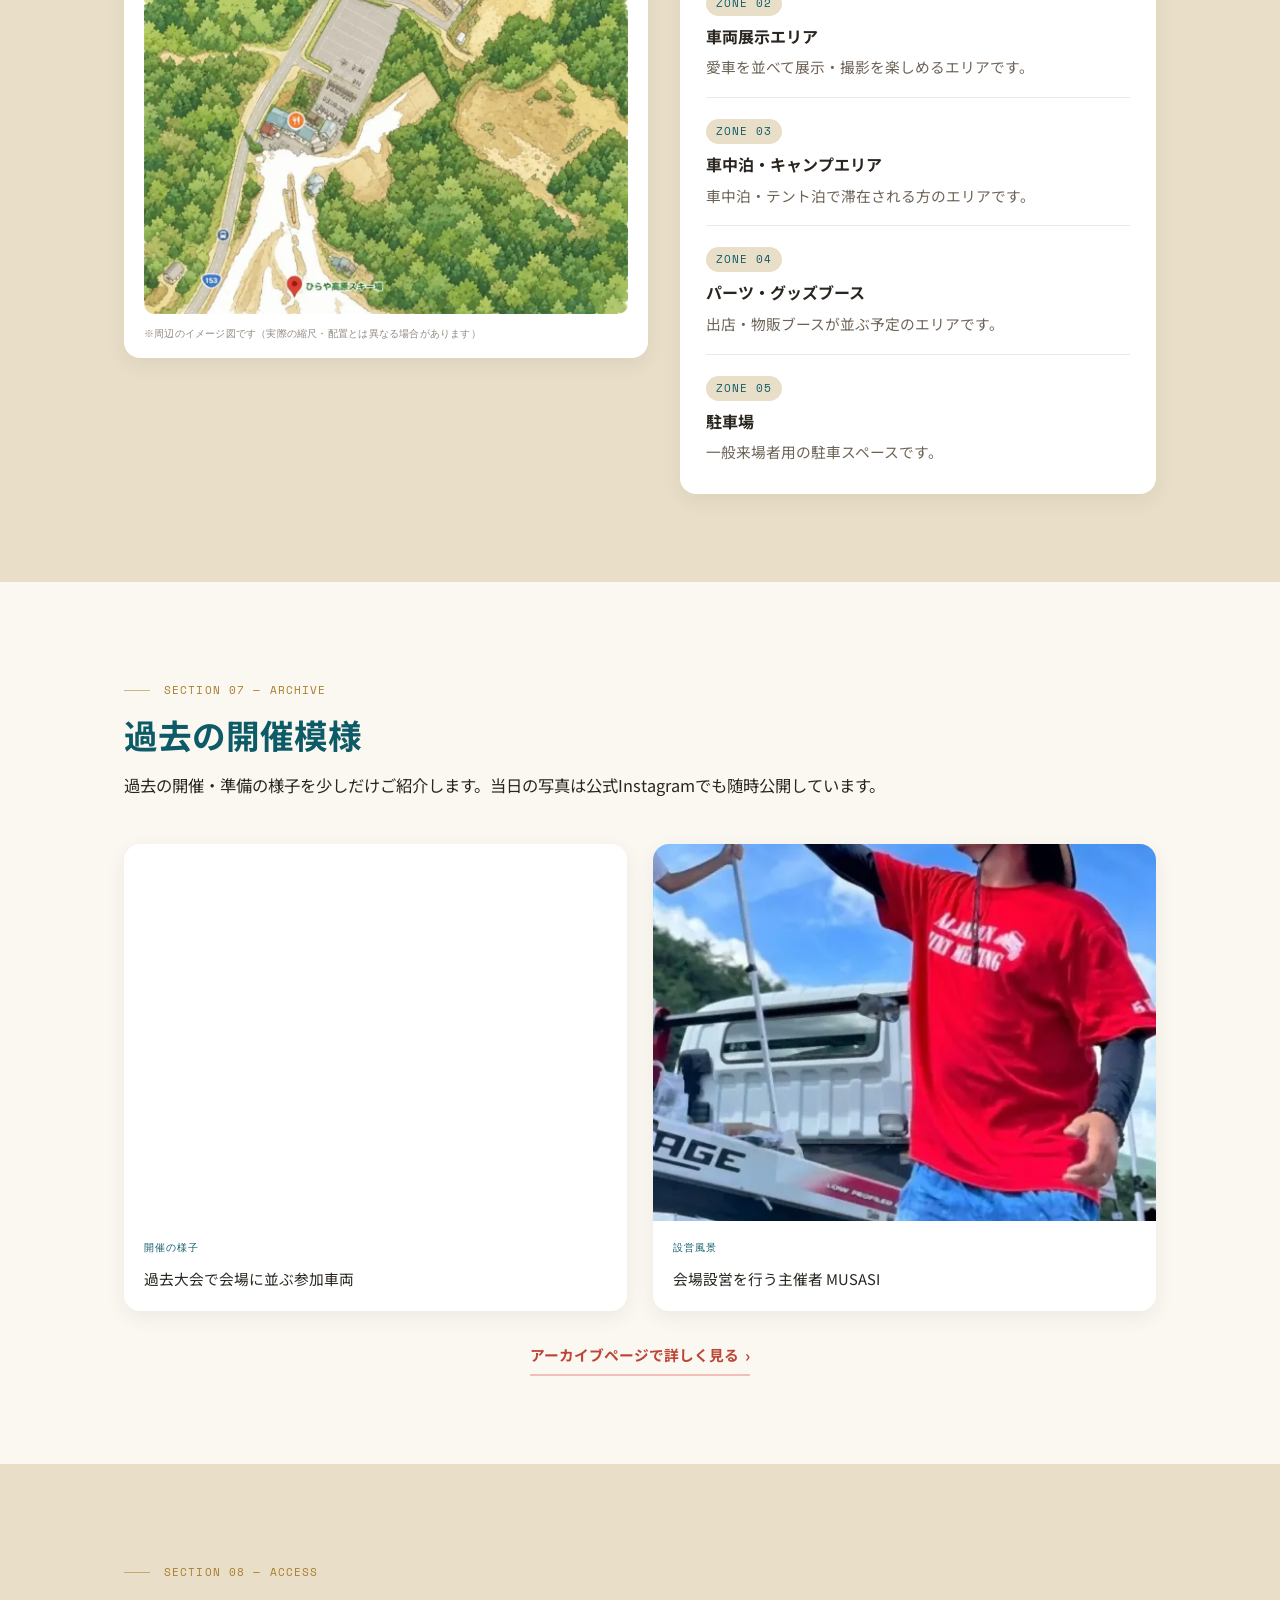
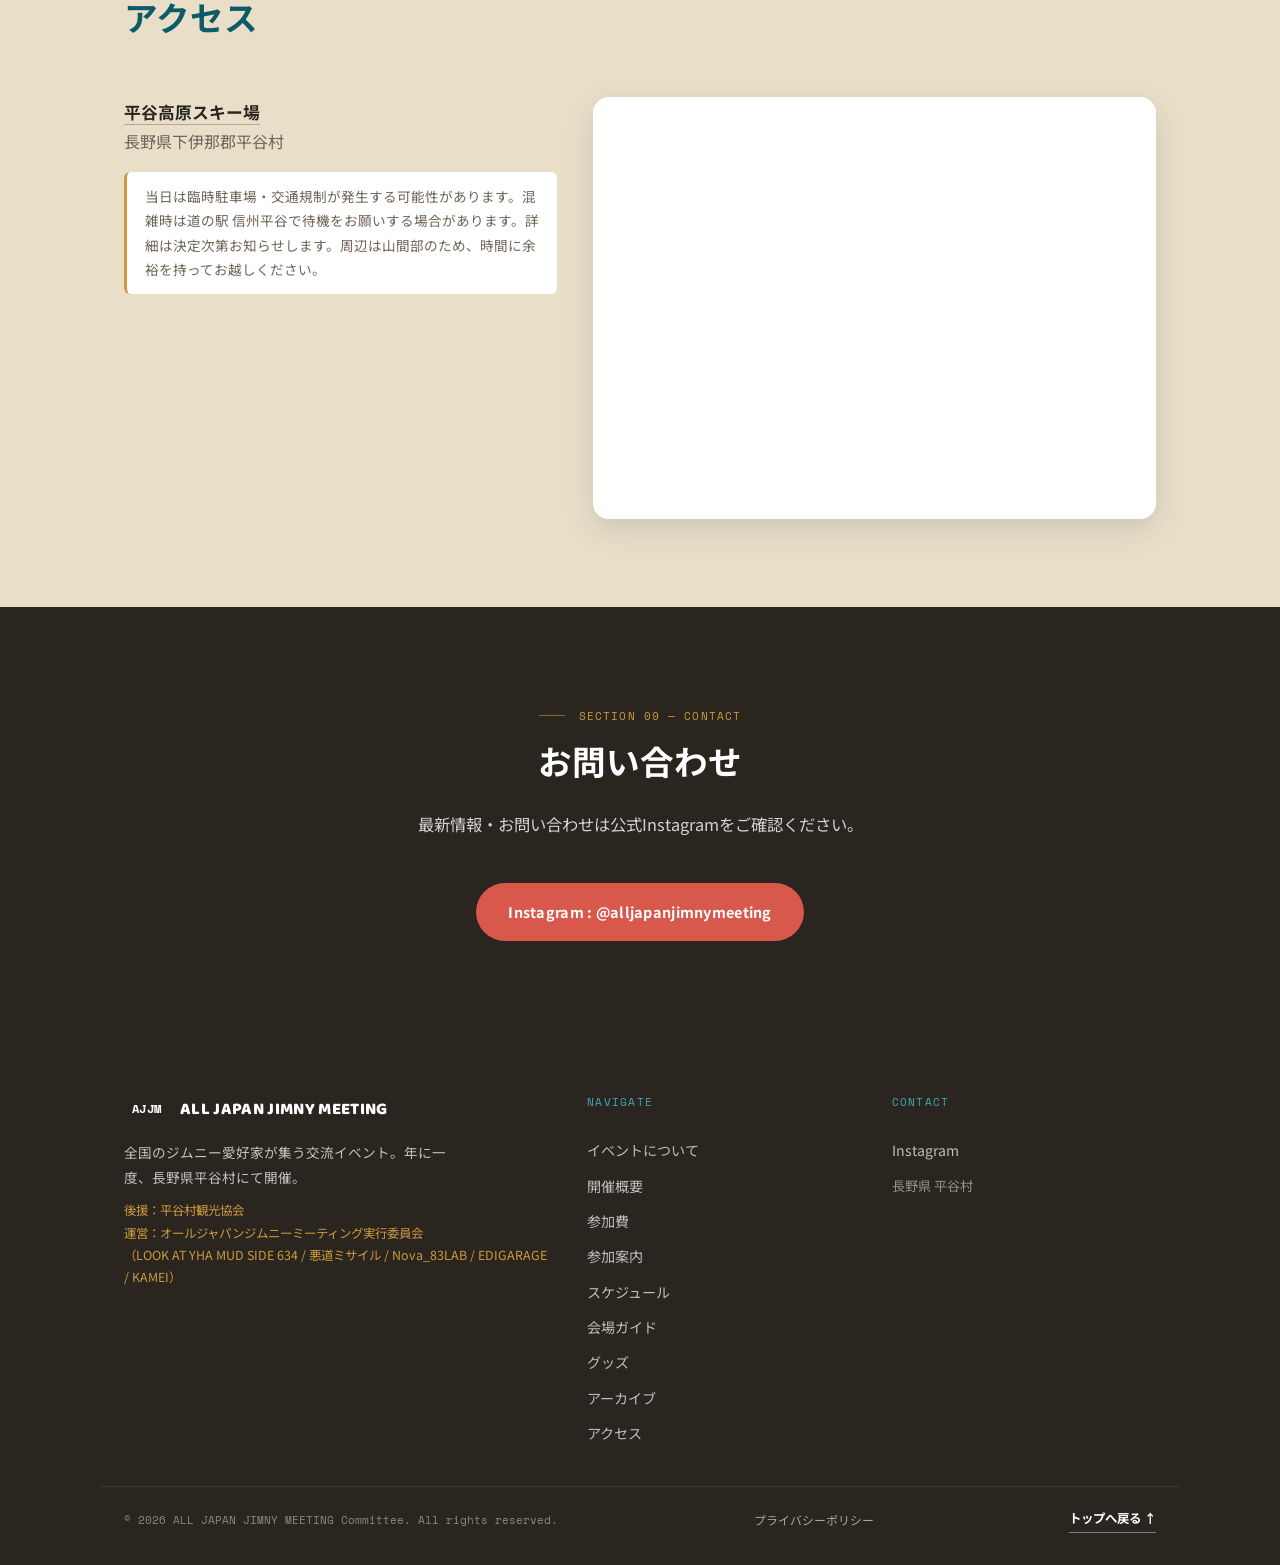
==== commit 1cebee19: "Shrink images: denoise before WebP, size crew photo to display width - hero: 800/1280/1920 WebP (43/" ====
--- a/index.html
+++ b/index.html
@@ -108,7 +108,7 @@
   <!-- ============================= HERO ============================= -->
   <section class="hero" id="hero">
     <div class="hero-media" aria-hidden="true">
-      <img src="images/hero-venue.jpg" srcset="images/hero-venue-800.webp 800w, images/hero-venue-1280.webp 1280w, images/hero-venue.jpg 1920w" sizes="100vw" width="1920" height="1280" alt="" loading="eager" fetchpriority="high" decoding="async">
+      <img src="images/hero-venue.jpg" srcset="images/hero-venue-800.webp 800w, images/hero-venue-1280.webp 1280w, images/hero-venue-1920.webp 1920w" sizes="100vw" width="1920" height="1280" alt="" loading="eager" fetchpriority="high" decoding="async">
       <div class="hero-scrim"></div>
     </div>
 
@@ -164,7 +164,7 @@
           </p>
         </div>
         <div class="about-photo">
-          <img src="images/about-crew.webp" width="700" height="1194" alt="会場設営を行う主催者 MUSASI" loading="lazy" decoding="async">
+          <img src="images/about-crew.webp" width="520" height="887" alt="会場設営を行う主催者 MUSASI" loading="lazy" decoding="async">
           <p class="about-photo-caption">
             <span class="role" data-en="Organizer">主催者</span>
             <span class="name">MUSASI</span>
@@ -427,7 +427,7 @@
           </figcaption>
         </figure>
         <figure class="archive-card">
-          <img src="images/about-crew.webp" width="700" height="1194" alt="会場設営を行う主催者 MUSASI" loading="lazy" decoding="async">
+          <img src="images/about-crew.webp" width="520" height="887" alt="会場設営を行う主催者 MUSASI" loading="lazy" decoding="async">
           <figcaption>
             <span class="archive-tag" data-en="Setup">設営風景</span>
             <span data-en="Organizer MUSASI preparing the venue">会場設営を行う主催者 MUSASI</span>
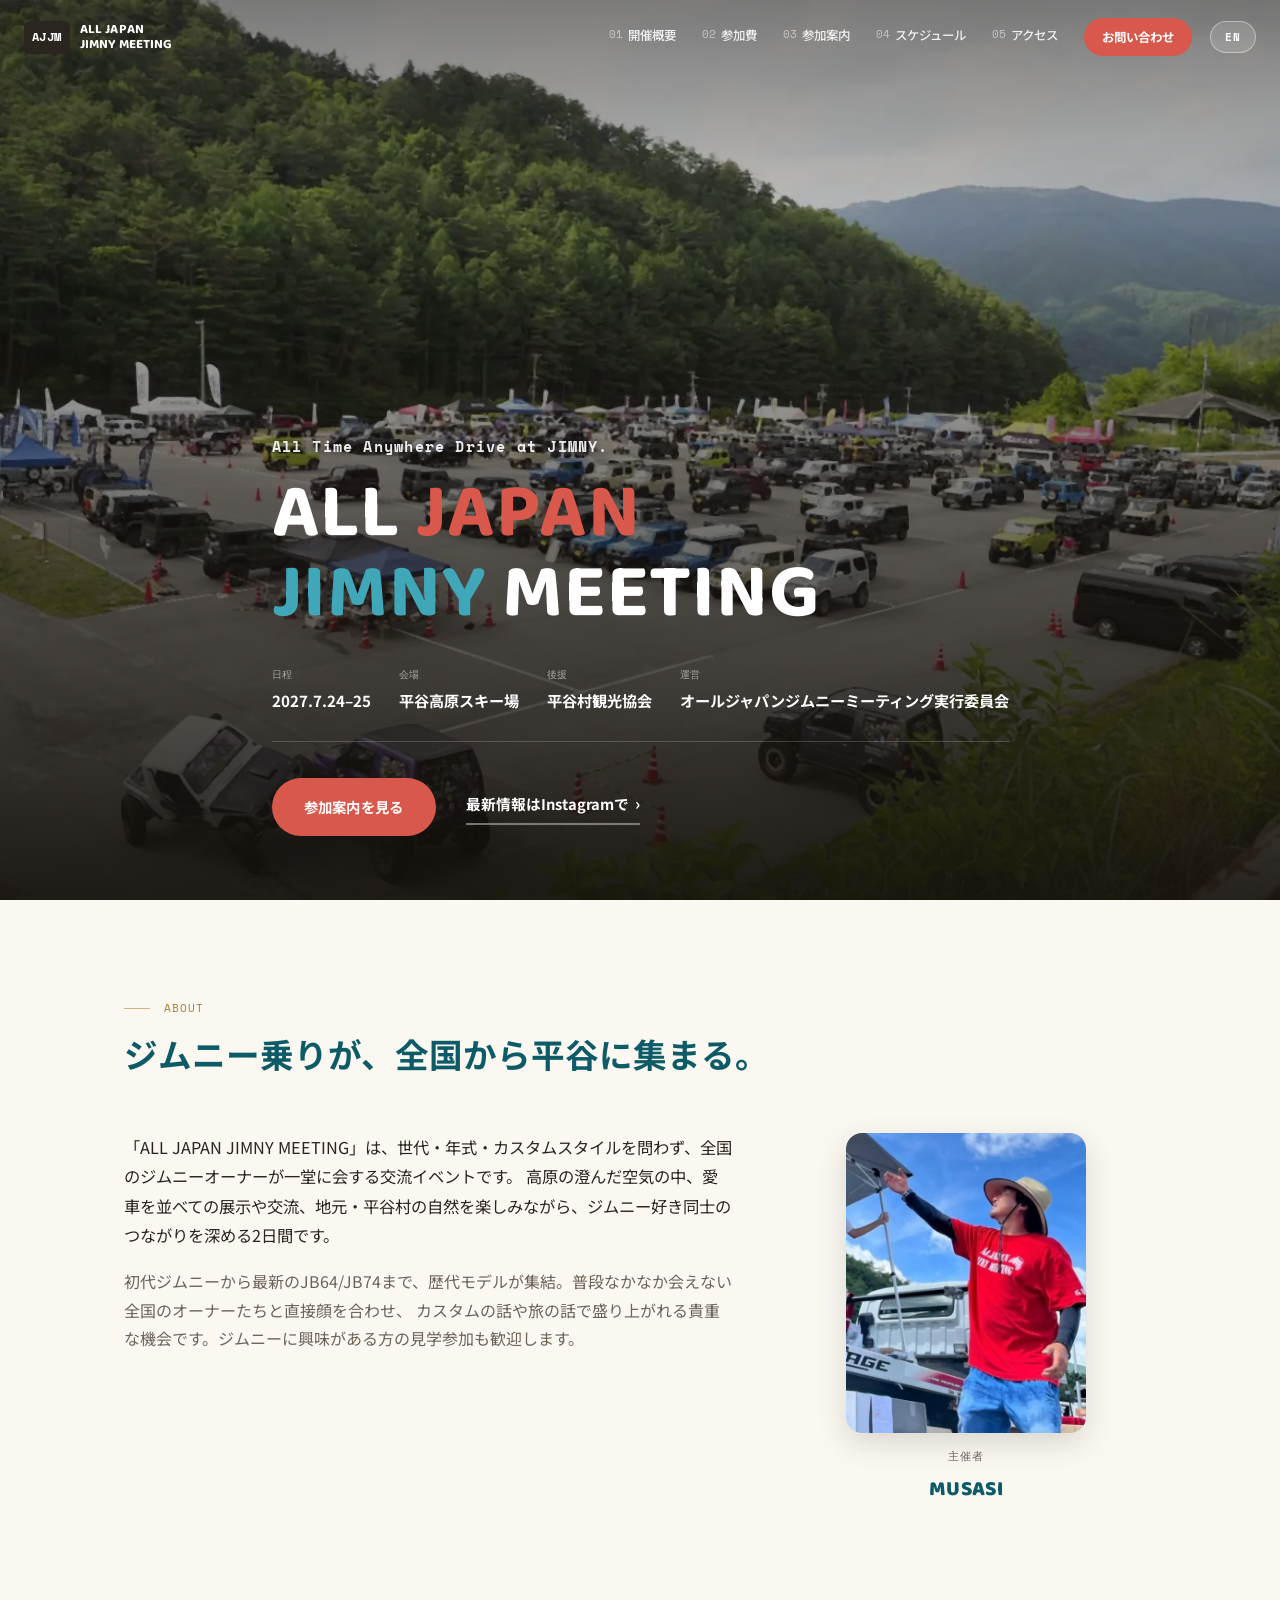
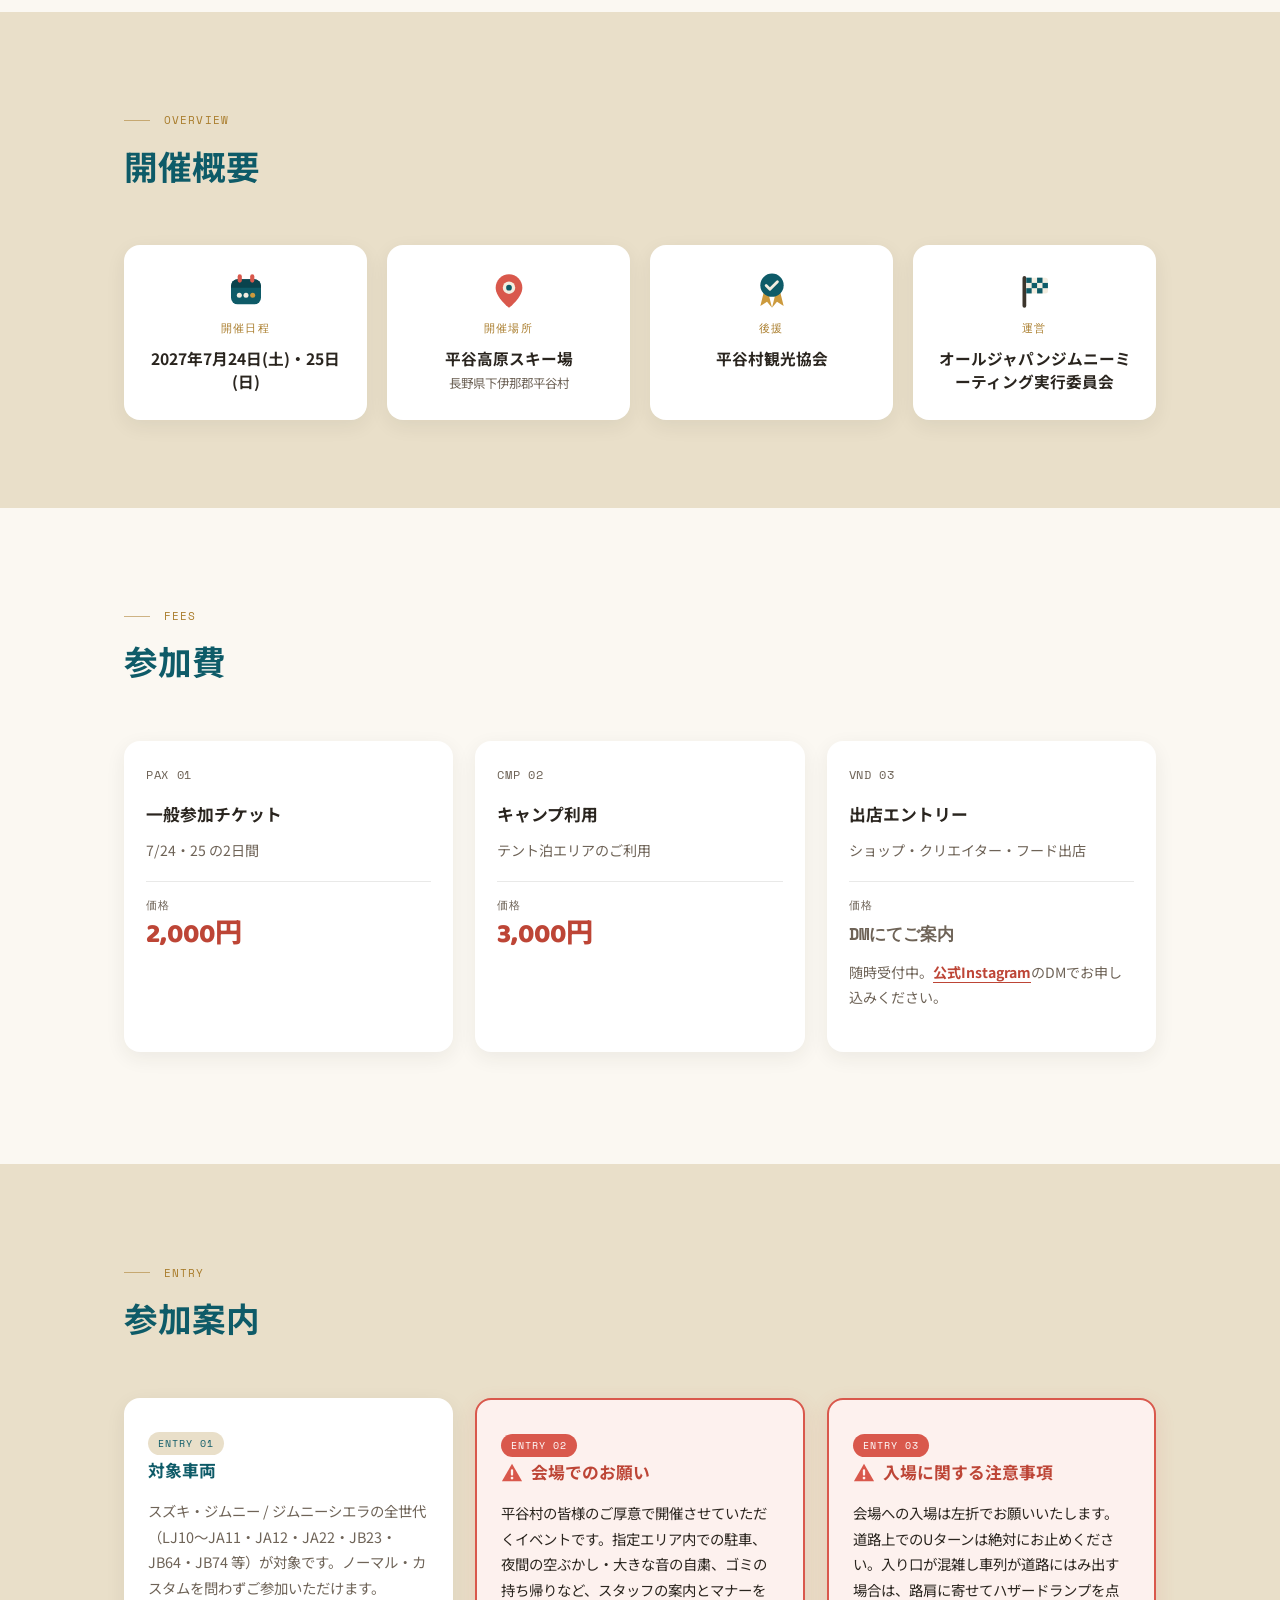
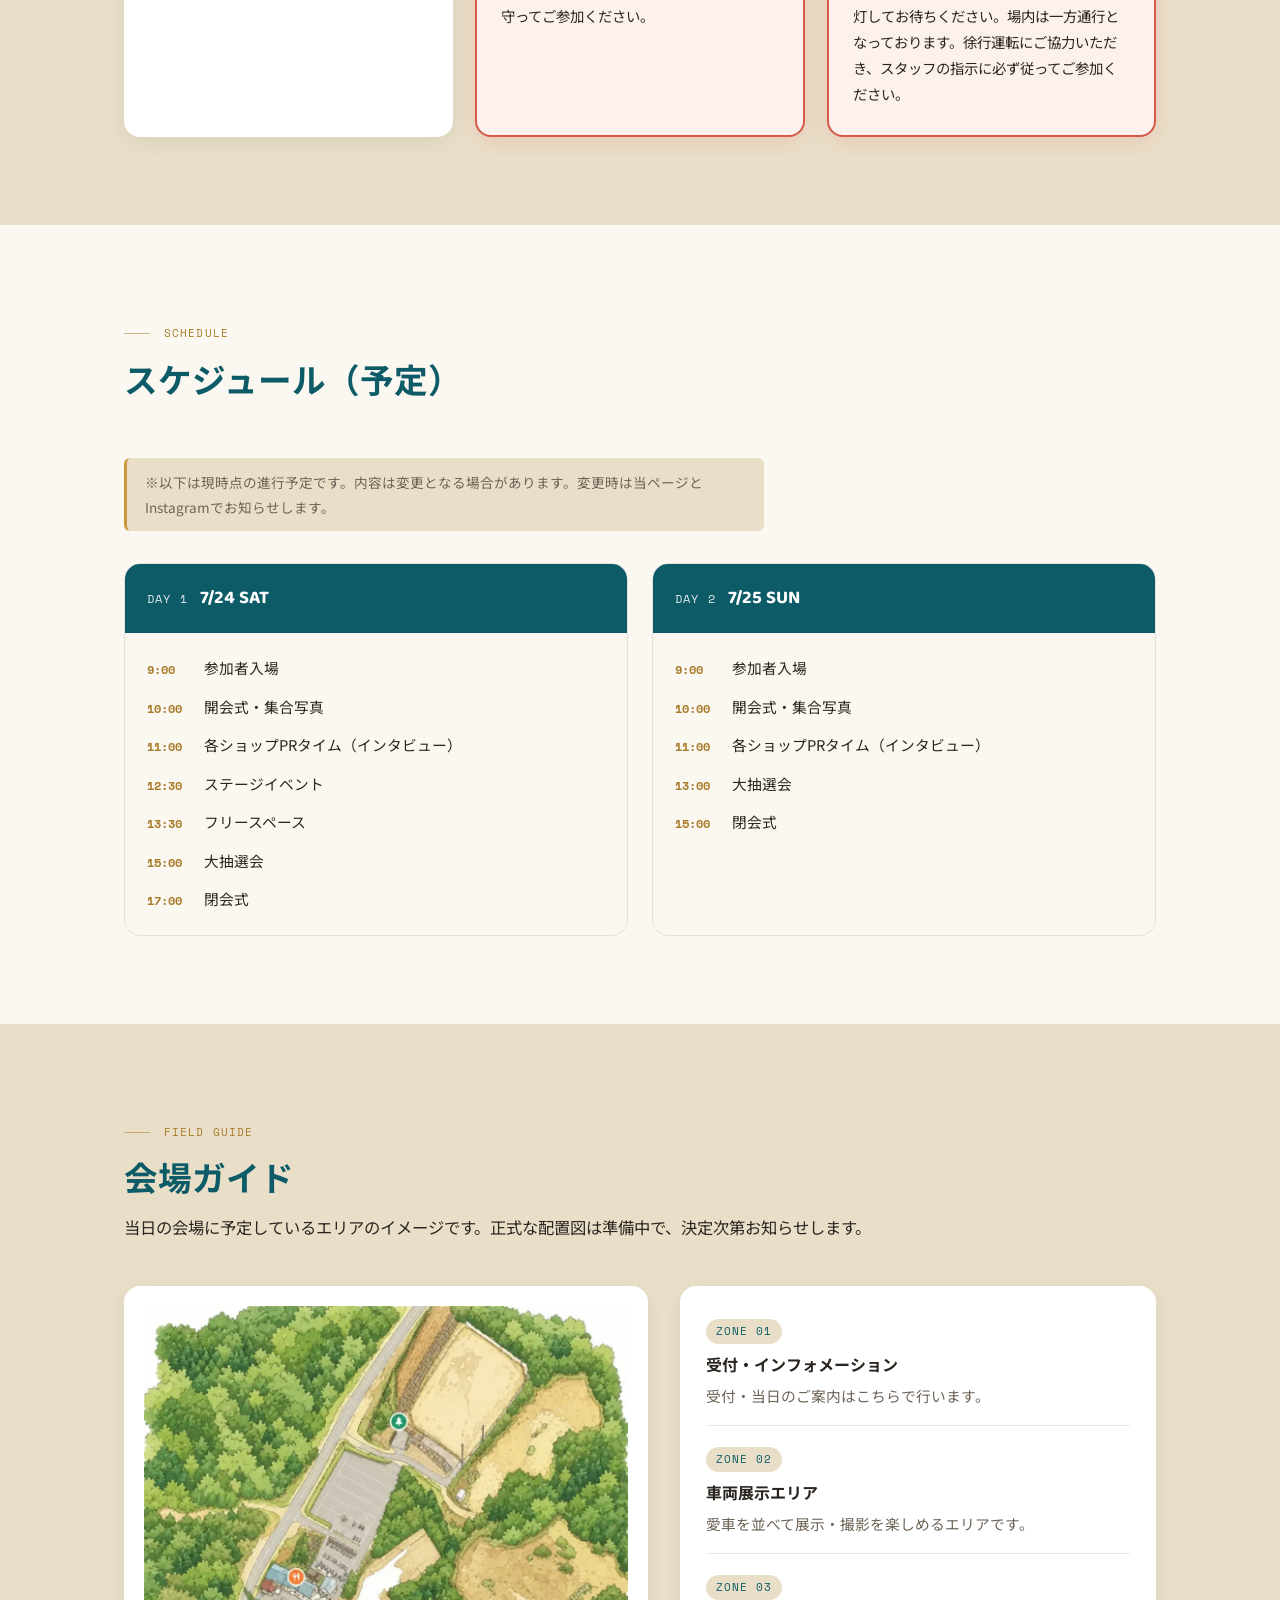
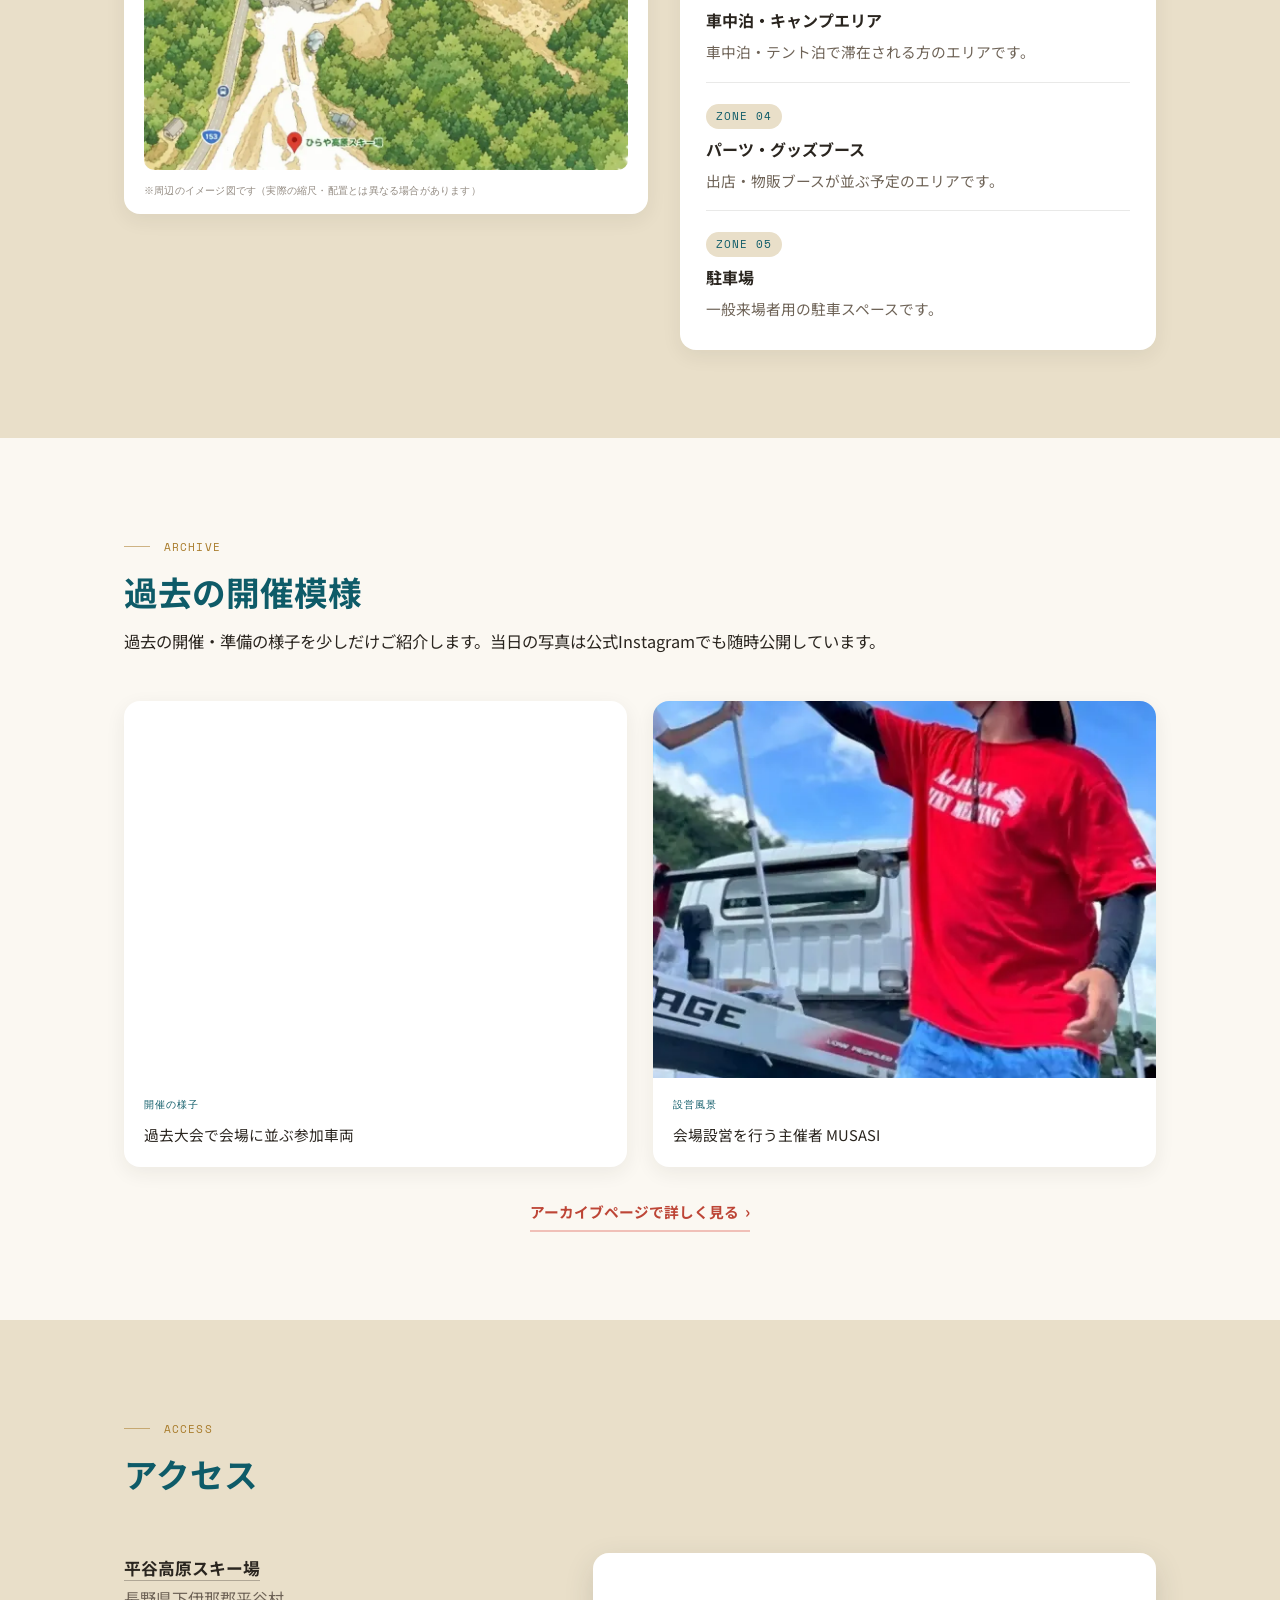
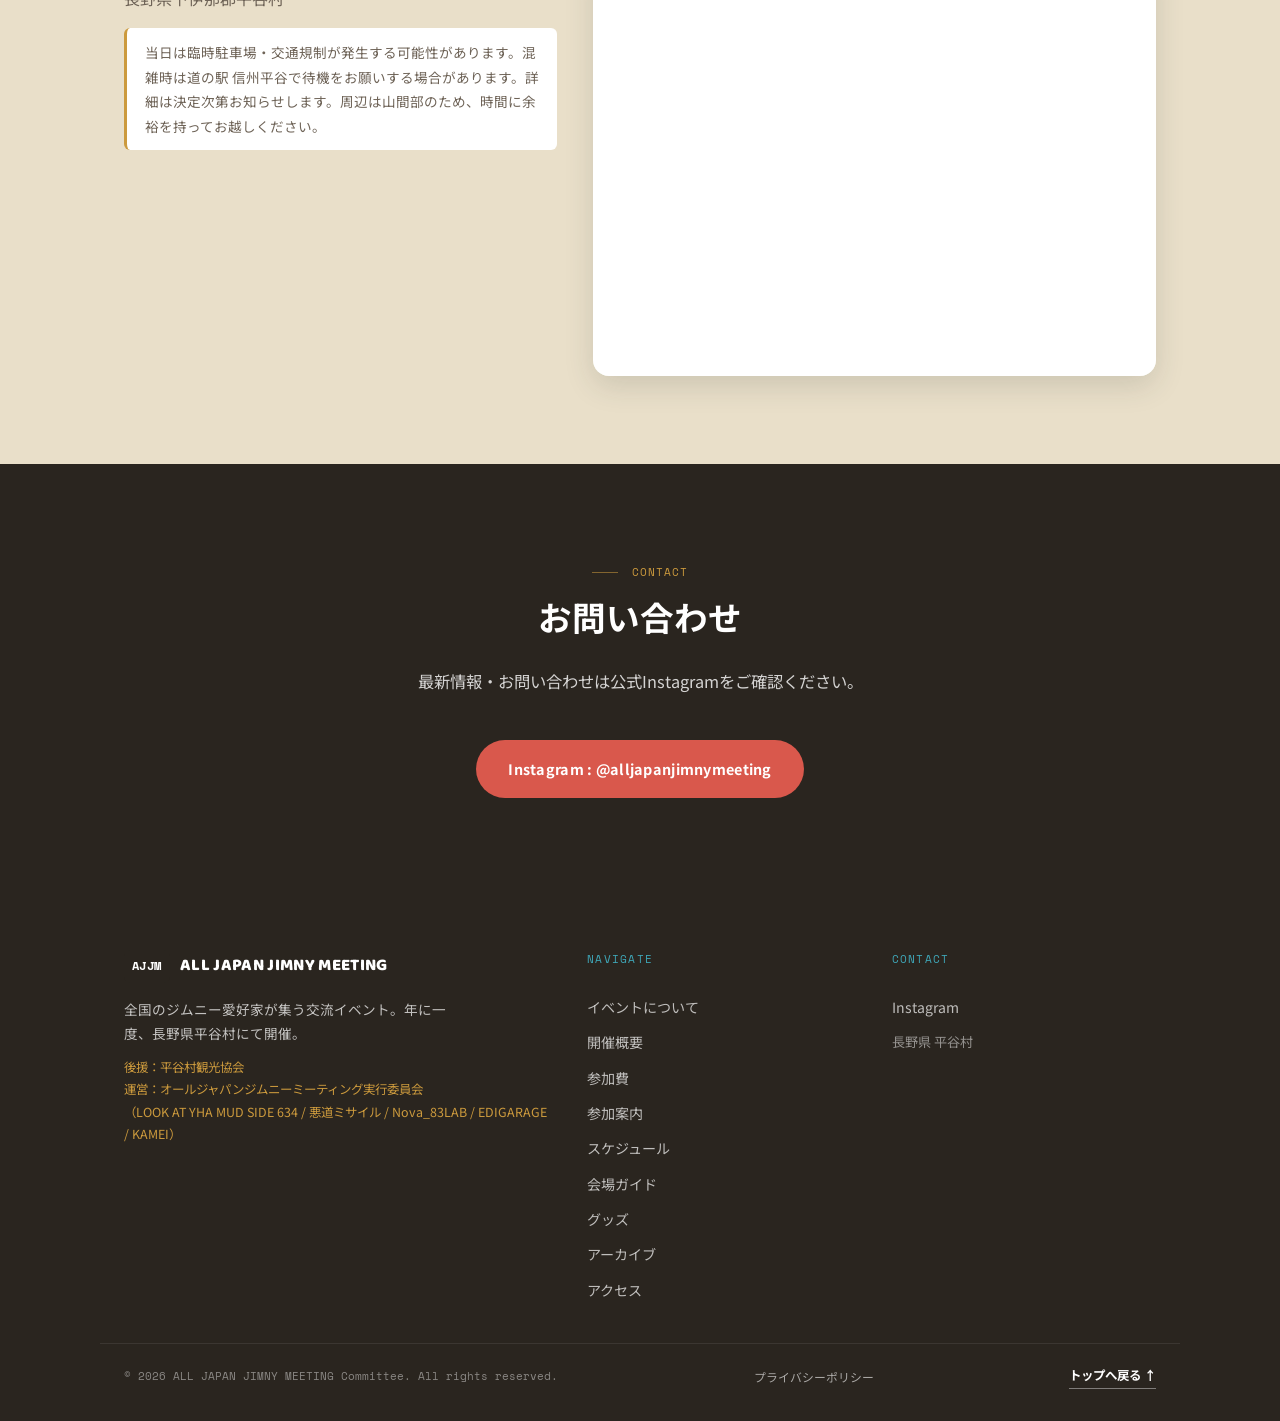
==== commit 6a15240d: "Trim section eyebrows and balance the About photo - Eyebrows read "ABOUT", "FEES" etc. instead of "S" ====
--- a/index.html
+++ b/index.html
@@ -149,7 +149,7 @@
   <section class="section reveal" id="about">
     <div class="container">
       <div class="section-head">
-        <span class="section-eyebrow">SECTION 01 — ABOUT</span>
+        <span class="section-eyebrow">ABOUT</span>
         <h2 data-en="Jimny owners, gathering in Hiraya from all across Japan.">ジムニー乗りが、全国から平谷に集まる。</h2>
       </div>
       <div class="about-grid">
@@ -178,7 +178,7 @@
   <section class="section section-soft reveal" id="overview">
     <div class="container">
       <div class="section-head">
-        <span class="section-eyebrow">SECTION 02 — OVERVIEW</span>
+        <span class="section-eyebrow">OVERVIEW</span>
         <h2 data-en="Event Overview">開催概要</h2>
       </div>
       <div class="overview-grid">
@@ -236,7 +236,7 @@
   <section class="section reveal" id="registry">
     <div class="container">
       <div class="section-head">
-        <span class="section-eyebrow">SECTION 03 — FEES</span>
+        <span class="section-eyebrow">FEES</span>
         <h2 data-en="Participation Fee">参加費</h2>
       </div>
 
@@ -283,7 +283,7 @@
   <section class="section section-soft reveal" id="entry">
     <div class="container">
       <div class="section-head">
-        <span class="section-eyebrow">SECTION 04 — ENTRY</span>
+        <span class="section-eyebrow">ENTRY</span>
         <h2 data-en="Entry Info">参加案内</h2>
       </div>
       <div class="entry-grid">
@@ -324,7 +324,7 @@
   <section class="section reveal" id="schedule">
     <div class="container">
       <div class="section-head">
-        <span class="section-eyebrow">SECTION 05 — SCHEDULE</span>
+        <span class="section-eyebrow">SCHEDULE</span>
         <h2 data-en="Schedule (Tentative)">スケジュール（予定）</h2>
       </div>
       <p class="notice-text" data-en="* The schedule below is the current plan and may be subject to change. Any updates will be posted here and on Instagram.">※以下は現時点の進行予定です。内容は変更となる場合があります。変更時は当ページとInstagramでお知らせします。</p>
@@ -365,7 +365,7 @@
   <section class="section section-soft reveal" id="fieldguide">
     <div class="container">
       <div class="section-head">
-        <span class="section-eyebrow">SECTION 06 — FIELD GUIDE</span>
+        <span class="section-eyebrow">FIELD GUIDE</span>
         <h2 data-en="Field Guide">会場ガイド</h2>
         <p class="lead-text" data-en="A rough idea of what the venue will offer on the day. The exact layout is still being finalized and will be announced closer to the event.">当日の会場に予定しているエリアのイメージです。正式な配置図は準備中で、決定次第お知らせします。</p>
       </div>
@@ -413,7 +413,7 @@
   <section class="section reveal" id="archive">
     <div class="container">
       <div class="section-head">
-        <span class="section-eyebrow">SECTION 07 — ARCHIVE</span>
+        <span class="section-eyebrow">ARCHIVE</span>
         <h2 data-en="Past Gatherings">過去の開催模様</h2>
         <p class="lead-text" data-en="A few glimpses from past gatherings and event preparation. More photos are shared on our official Instagram.">過去の開催・準備の様子を少しだけご紹介します。当日の写真は公式Instagramでも随時公開しています。</p>
       </div>
@@ -445,7 +445,7 @@
   <section class="section section-soft reveal" id="access">
     <div class="container">
       <div class="section-head">
-        <span class="section-eyebrow">SECTION 08 — ACCESS</span>
+        <span class="section-eyebrow">ACCESS</span>
         <h2 data-en="Access">アクセス</h2>
       </div>
       <div class="access-grid">
@@ -468,7 +468,7 @@
   <section class="section section-contact reveal" id="contact">
     <div class="container">
       <div class="section-head center">
-        <span class="section-eyebrow">SECTION 09 — CONTACT</span>
+        <span class="section-eyebrow">CONTACT</span>
         <h2 data-en="Contact">お問い合わせ</h2>
         <p class="lead-text center" data-en="For the latest updates and inquiries, please check our official Instagram.">最新情報・お問い合わせは公式Instagramをご確認ください。</p>
       </div>
--- a/css/style.css
+++ b/css/style.css
@@ -225,9 +225,10 @@
 
 .about-grid{ display:grid; grid-template-columns: 1.6fr 1fr; gap: 44px; align-items: start; }
 @media (max-width: 860px){ .about-grid{ grid-template-columns: 1fr; } }
-.about-photo{ max-width: 260px; margin: 0 auto; text-align: center; }
+.about-photo{ max-width: 240px; margin: 0 auto; text-align: center; }
 .about-photo img{
-  width: 100%; border-radius: var(--radius); box-shadow: 0 10px 30px rgba(var(--shadow-warm),.16);
+  width: 100%; aspect-ratio: 4/5; object-fit: cover; object-position: center 30%;
+  border-radius: var(--radius); box-shadow: 0 10px 30px rgba(var(--shadow-warm),.16);
 }
 .about-photo-caption{ margin-top: 14px; }
 .about-photo-caption .role{
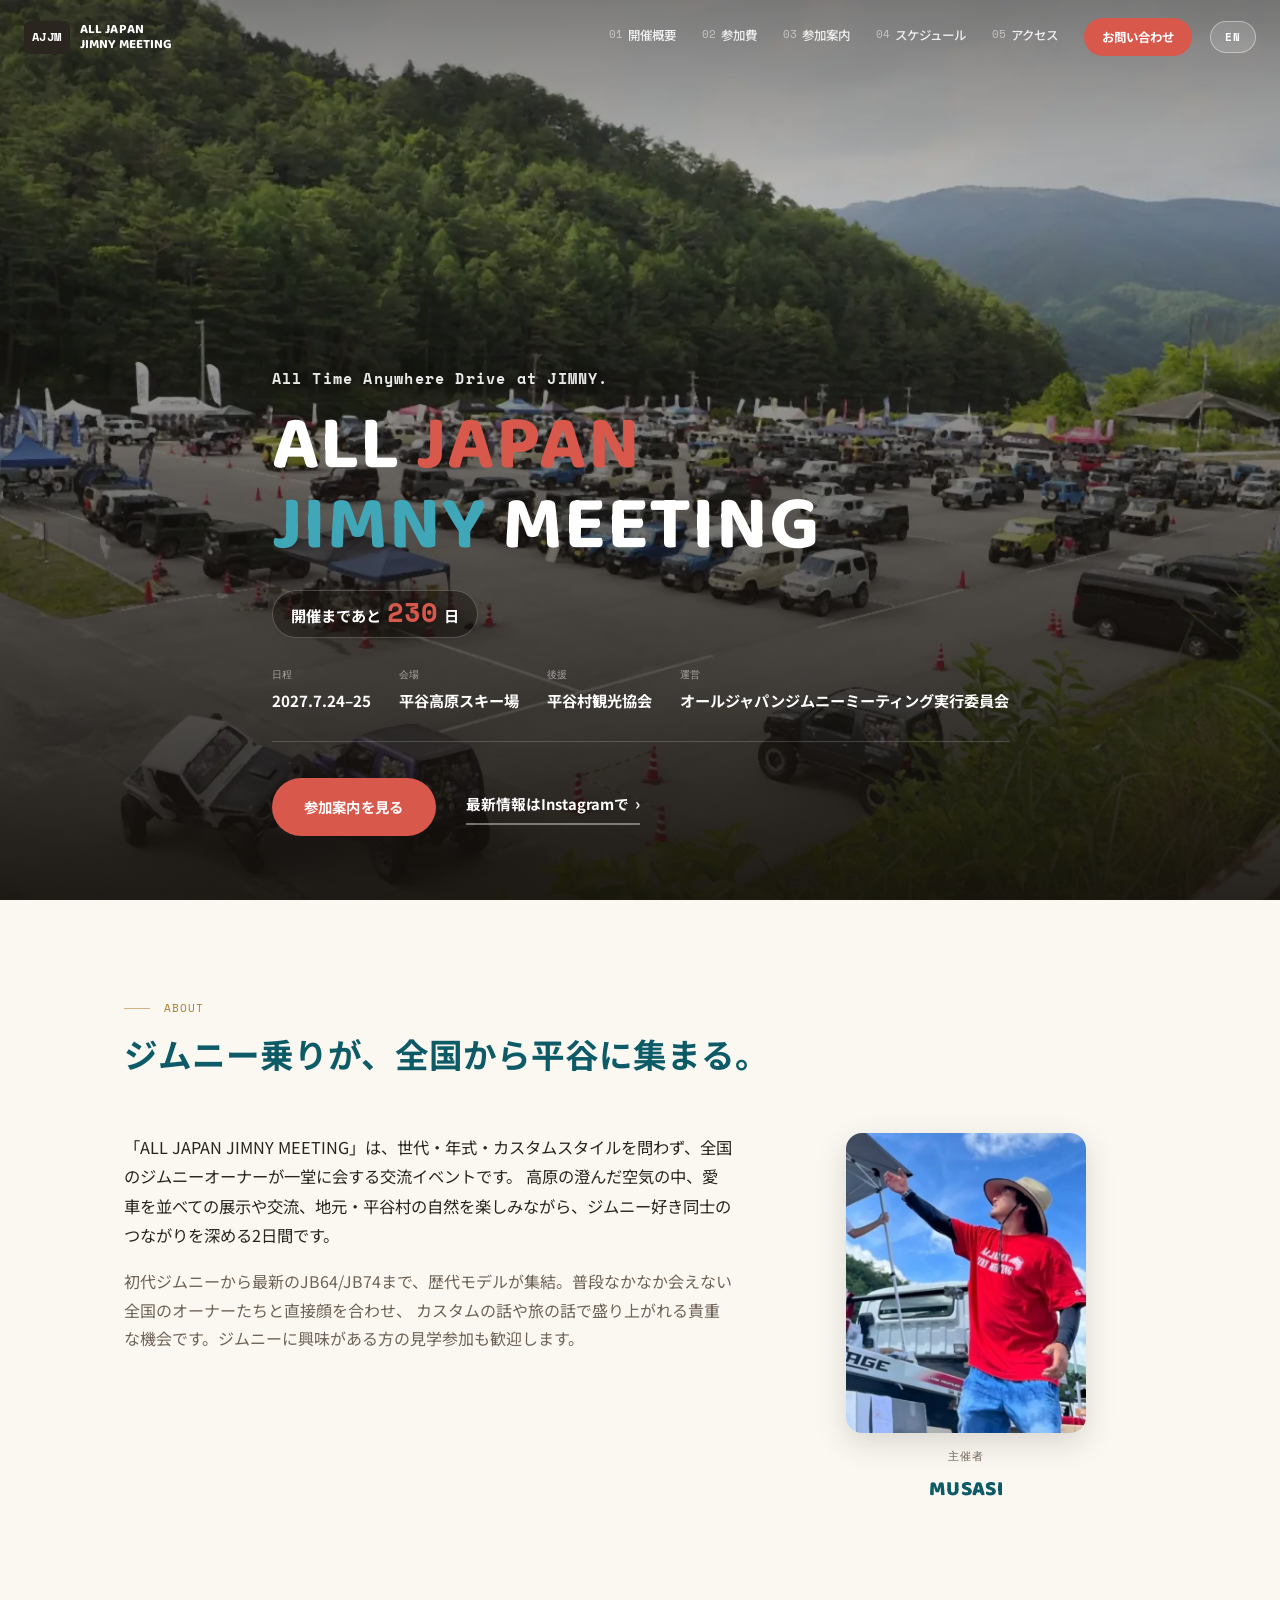
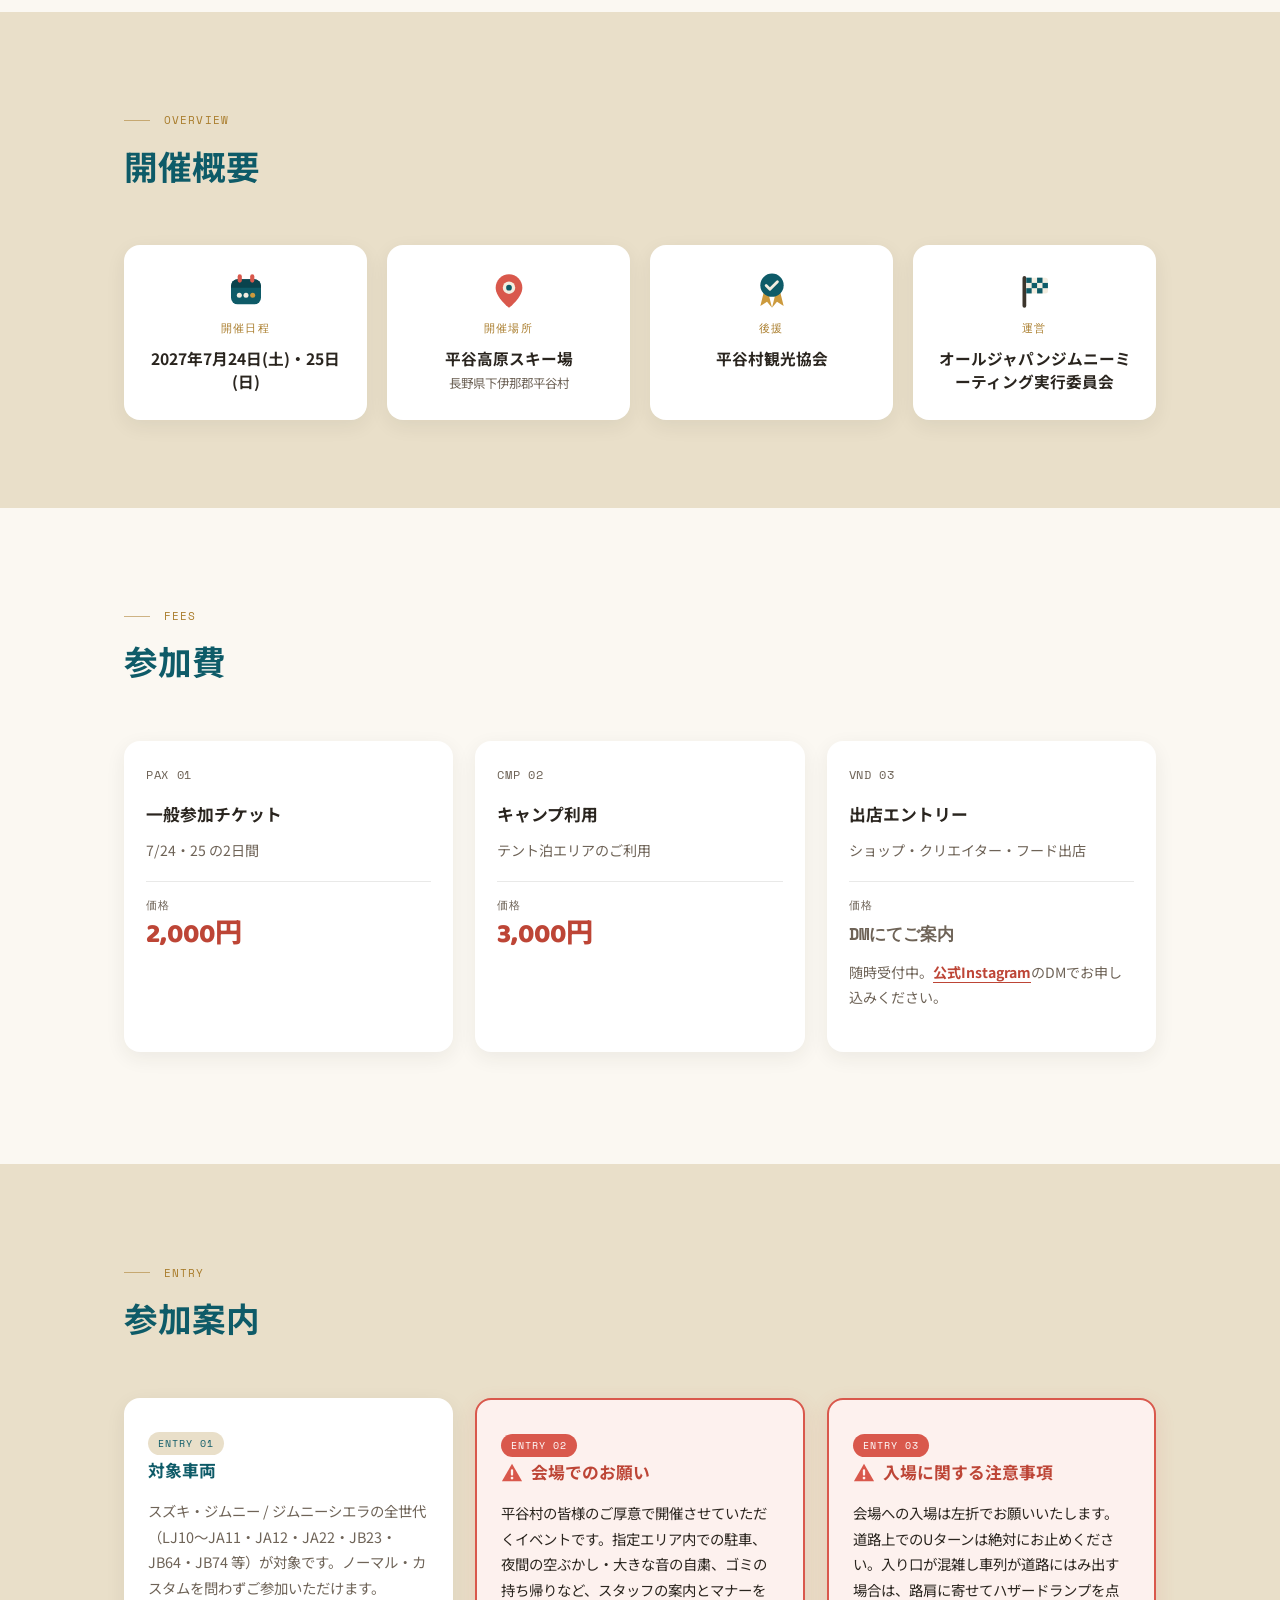
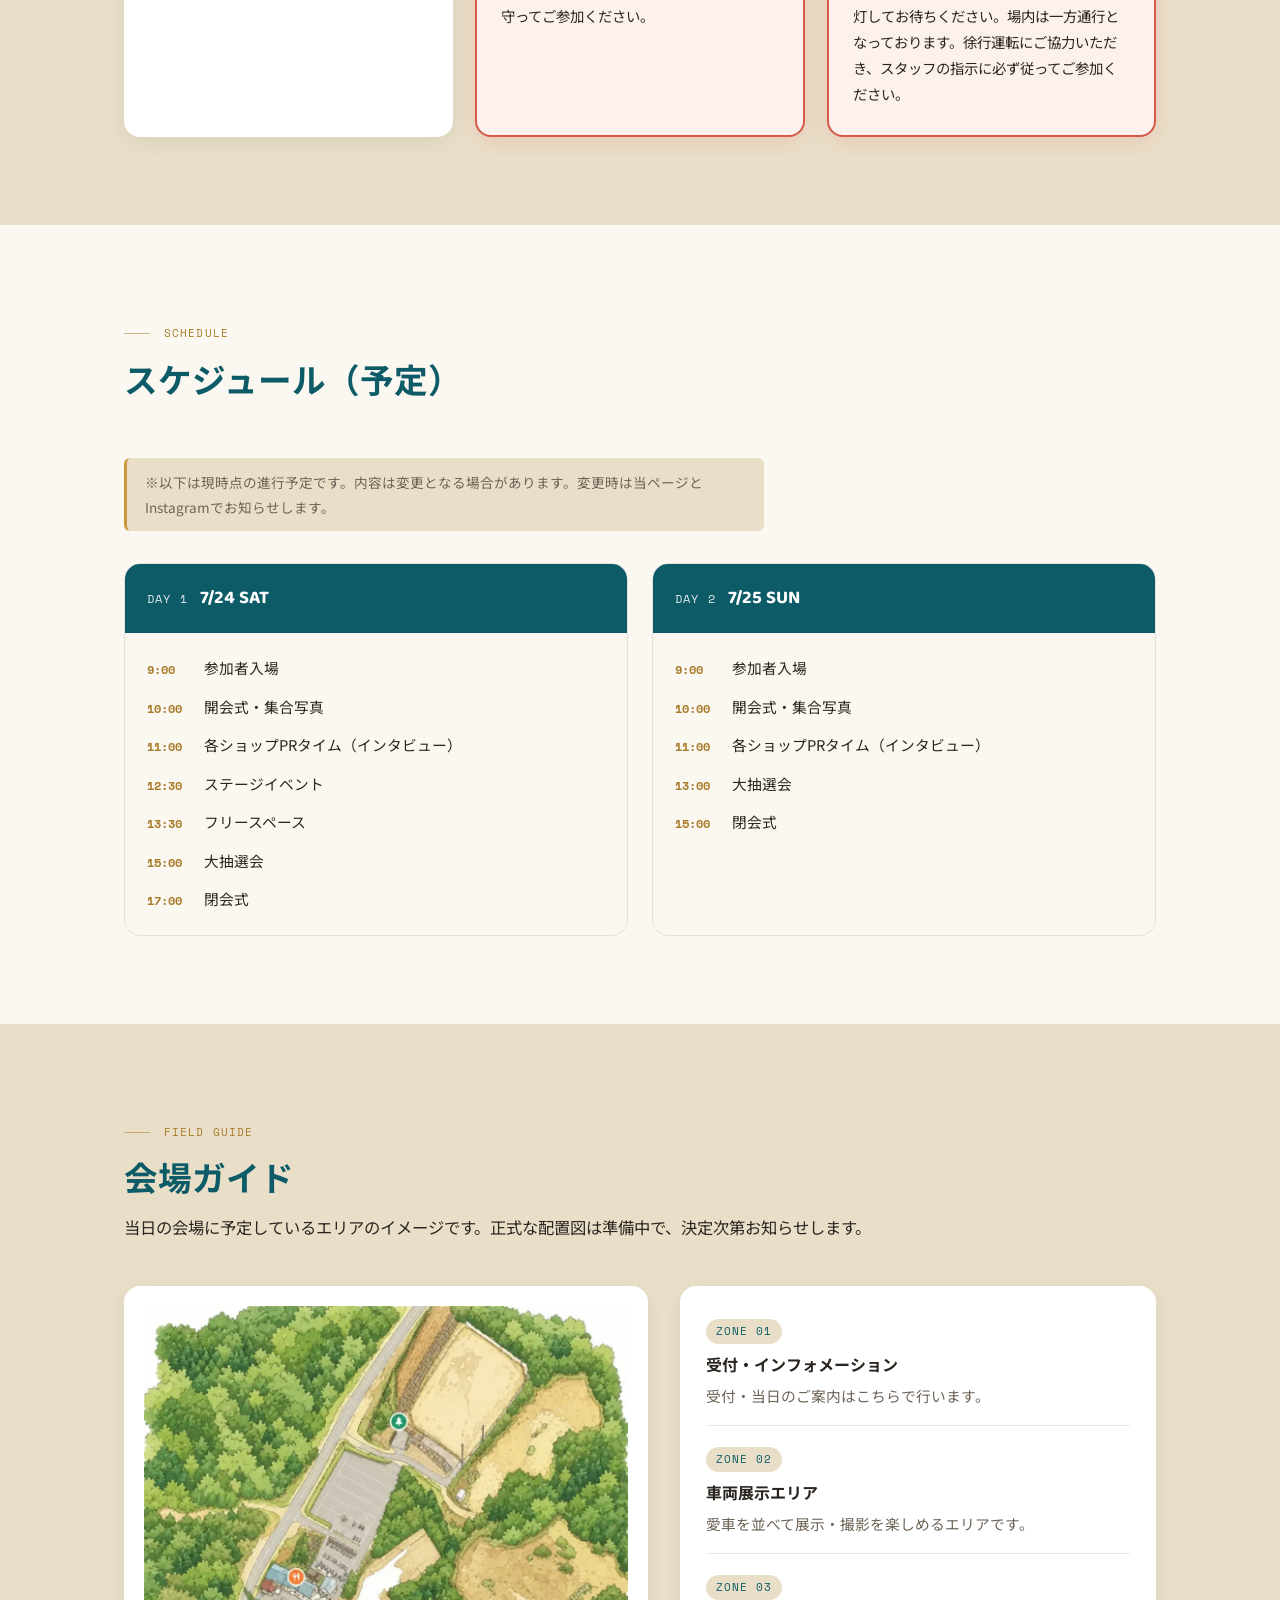
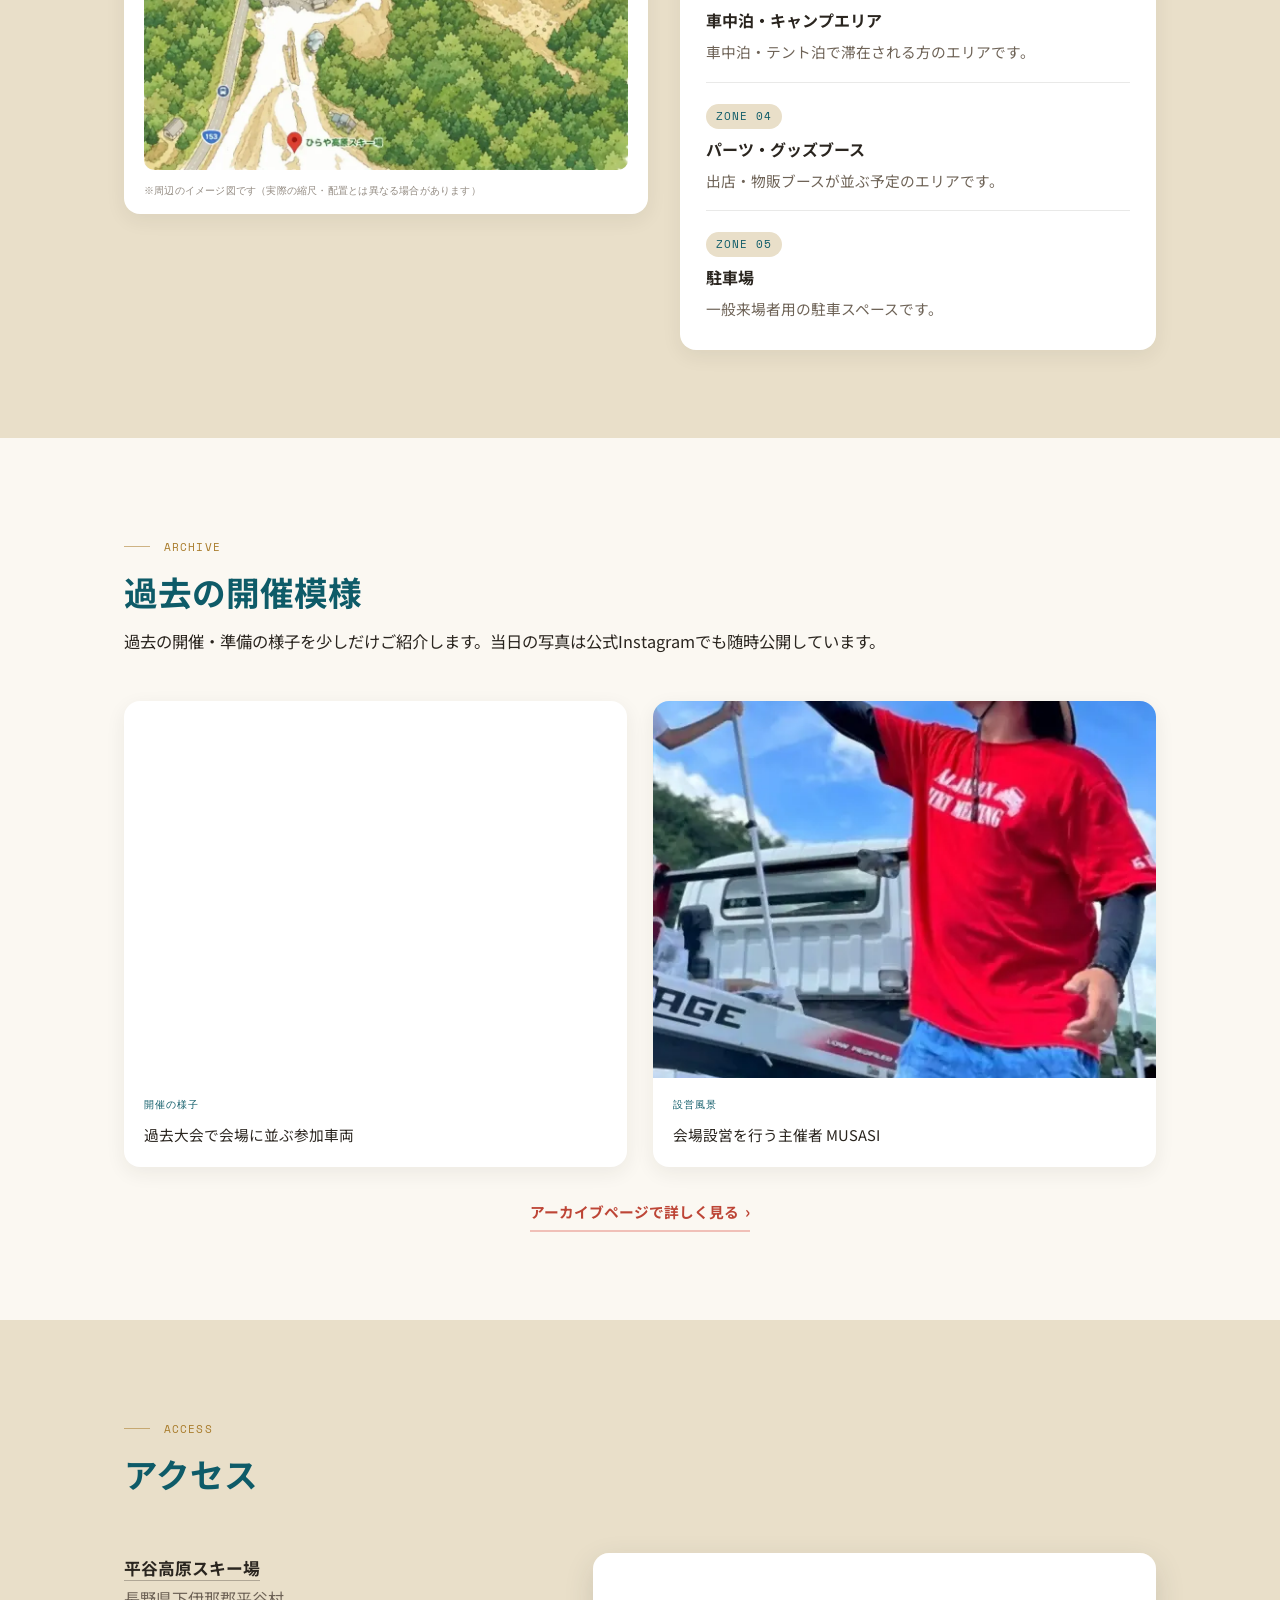
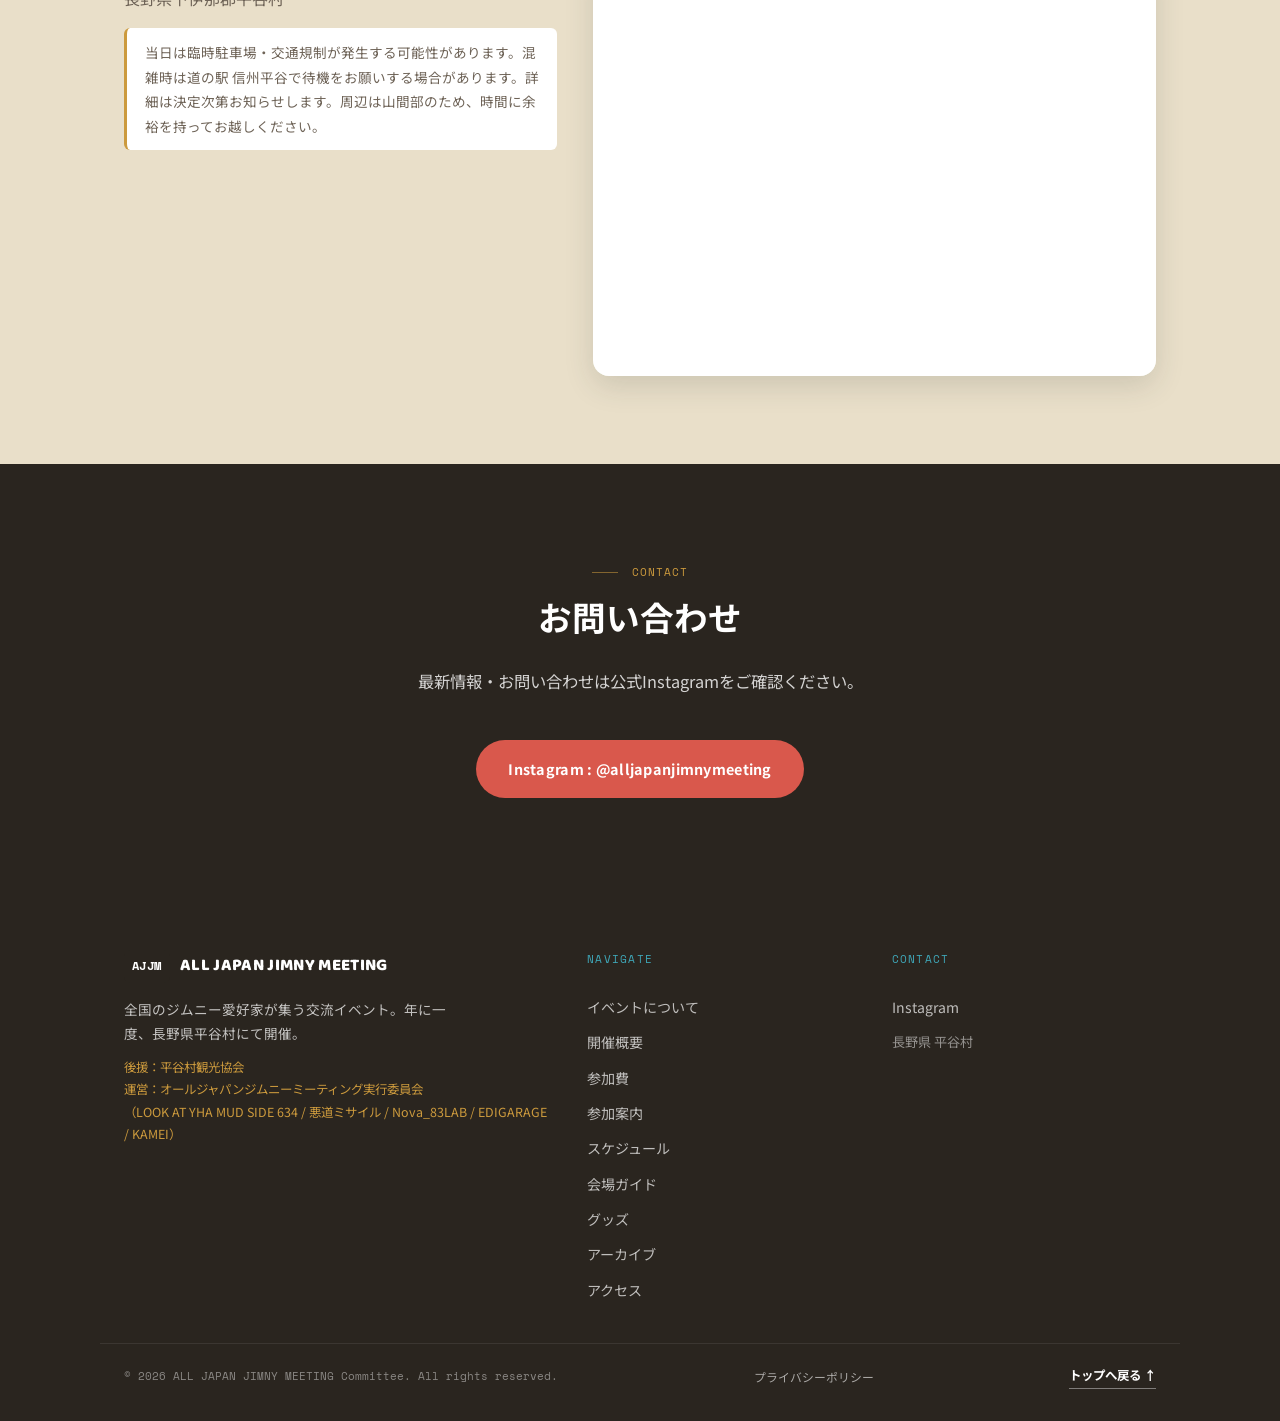
==== commit ed5f751a: "Add days-to-go countdown to the hero Shows "開催まであと○日" (Japan time) under the title, switches to "本日開" ====
--- a/index.html
+++ b/index.html
@@ -119,6 +119,11 @@
         <span class="w-teal">JIMNY</span> <span class="w-white">MEETING</span>
       </h1>
 
+      <p class="hero-countdown" id="hero-countdown" data-start="2027-07-24" data-end="2027-07-25" hidden>
+        <span class="cd-before"><span data-en="">開催まであと</span><strong class="cd-num" id="cd-num"></strong><span data-en="days to go">日</span></span>
+        <span class="cd-live" hidden data-en="Happening now!">本日開催中！</span>
+      </p>
+
       <div class="hero-stats">
         <div class="hero-stat">
           <span class="hero-stat-label" data-en="Date">日程</span>
--- a/css/style.css
+++ b/css/style.css
@@ -166,6 +166,19 @@
 .hero-title .w-terracotta{ color: var(--terracotta); }
 .hero-title .w-teal{ color: var(--teal-bright); }
 
+.hero-countdown{
+  display: inline-flex; align-items: baseline; margin: -8px 0 28px;
+  padding: 8px 18px; border-radius: 999px;
+  background: rgba(20,16,12,.45); border: 1px solid rgba(255,255,255,.22);
+  font-weight: 700; font-size: .95rem; color: #fff;
+}
+.hero-countdown[hidden], .hero-countdown [hidden]{ display: none; }
+.hero-countdown .cd-num{
+  font-family: var(--font-mono); font-size: 1.7rem; line-height: 1;
+  color: var(--terracotta); margin: 0 6px;
+}
+.hero-countdown .cd-live{ color: var(--mustard); }
+
 .hero-stats{
   display:grid; grid-template-columns: repeat(4, auto); gap: 28px;
   margin-bottom: 36px; padding-bottom: 30px; border-bottom: 1px solid rgba(255,255,255,.18);
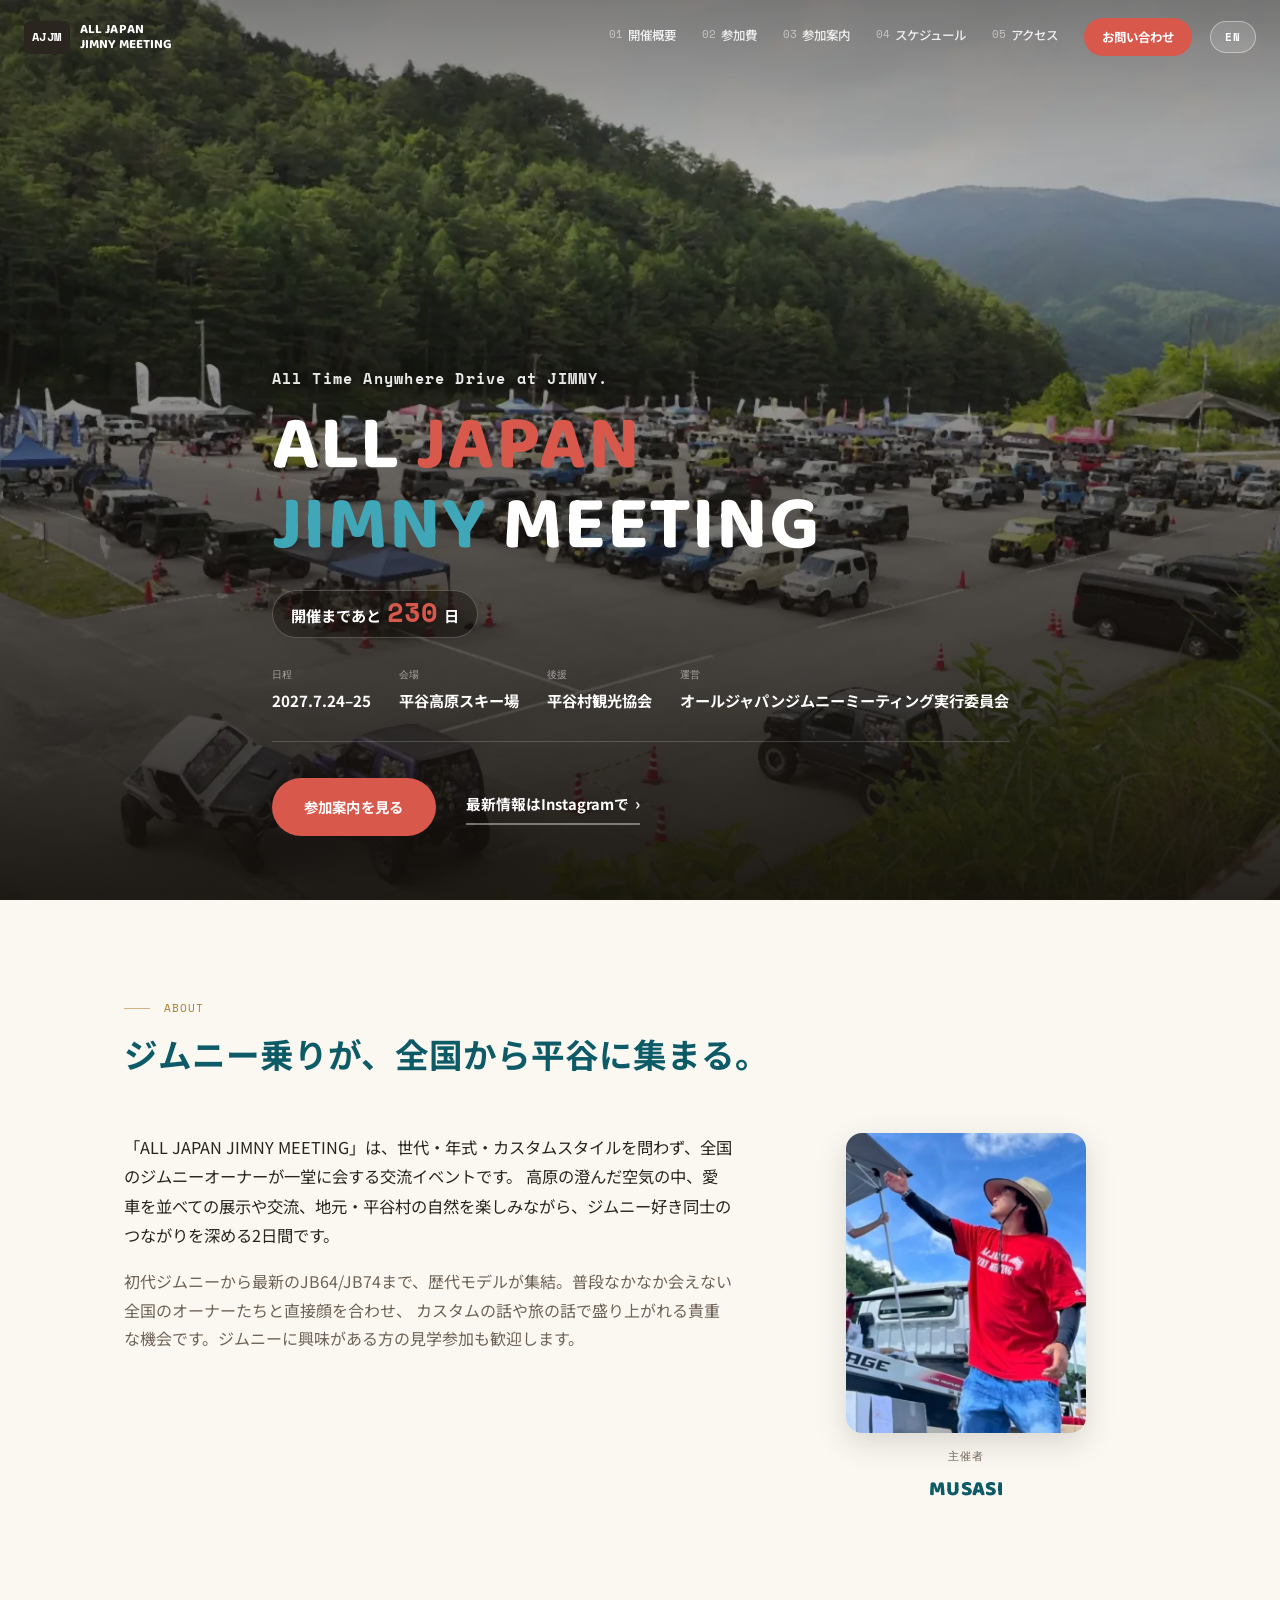
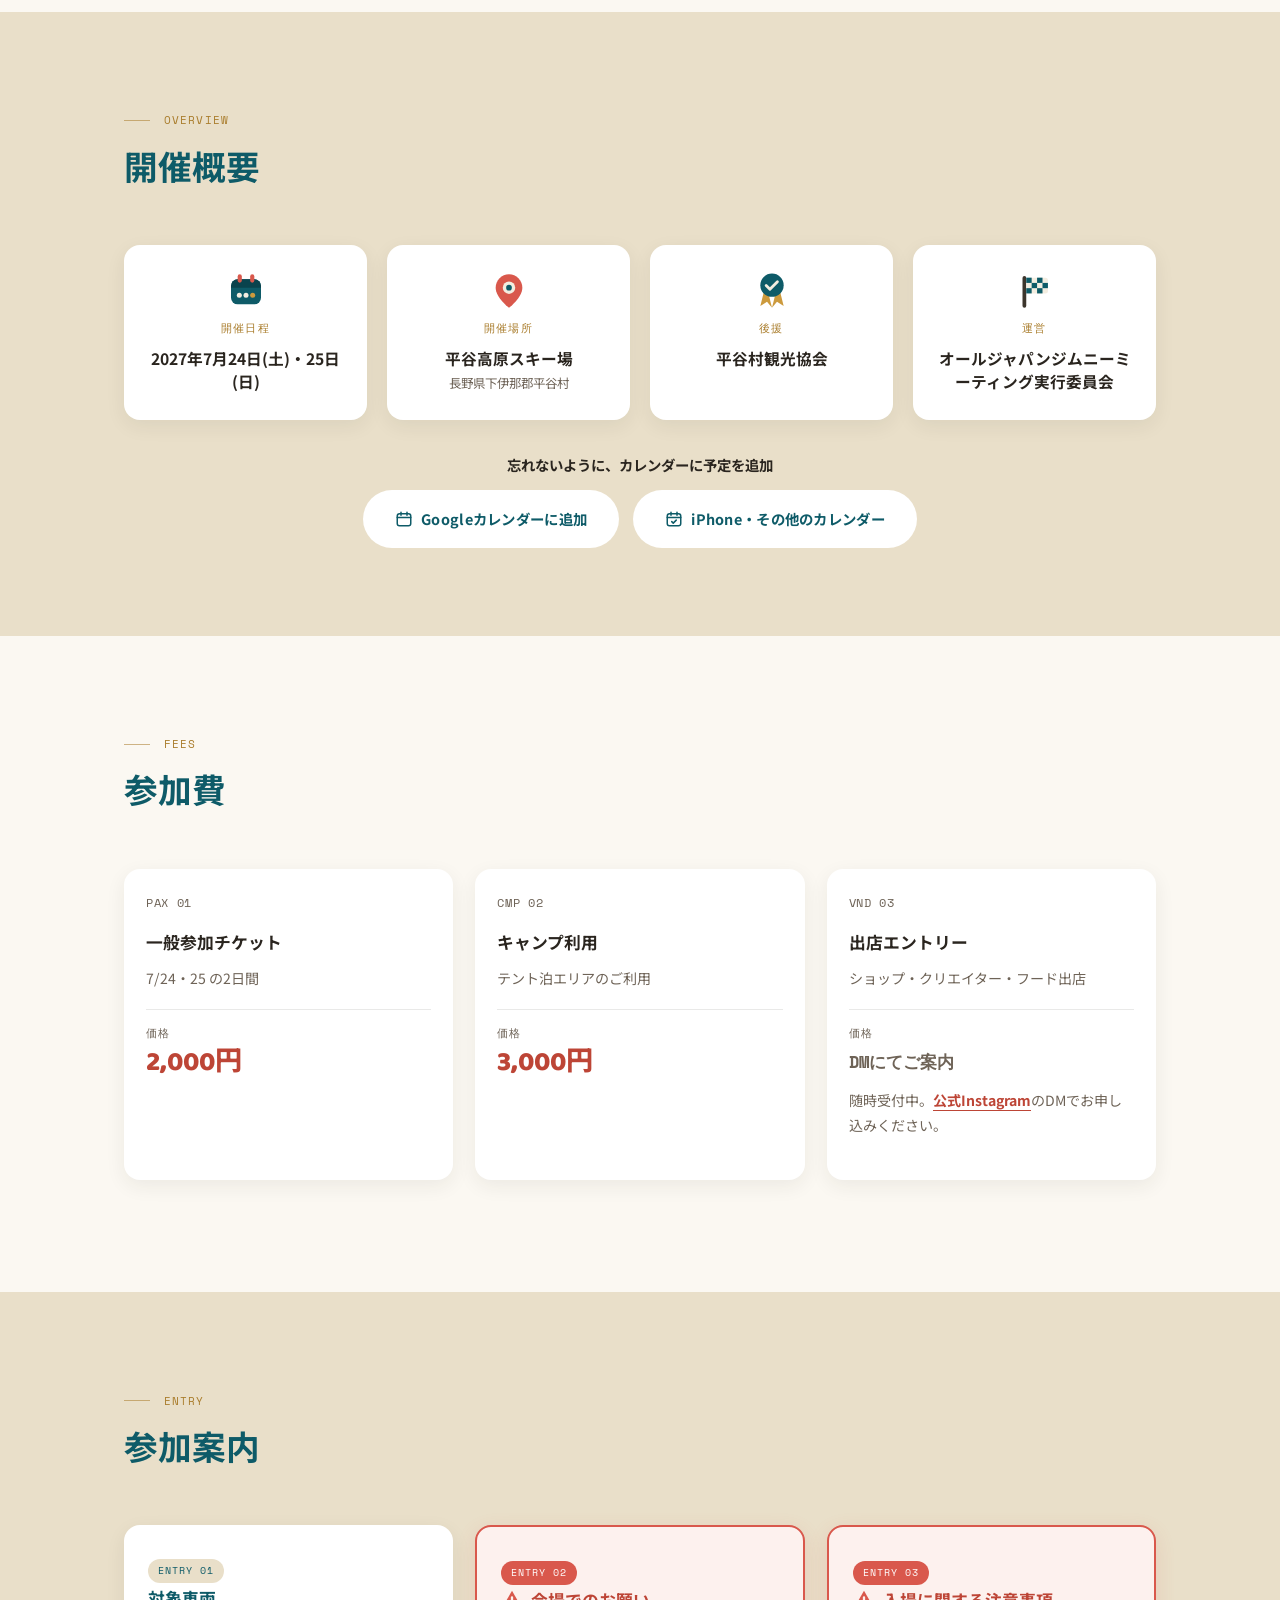
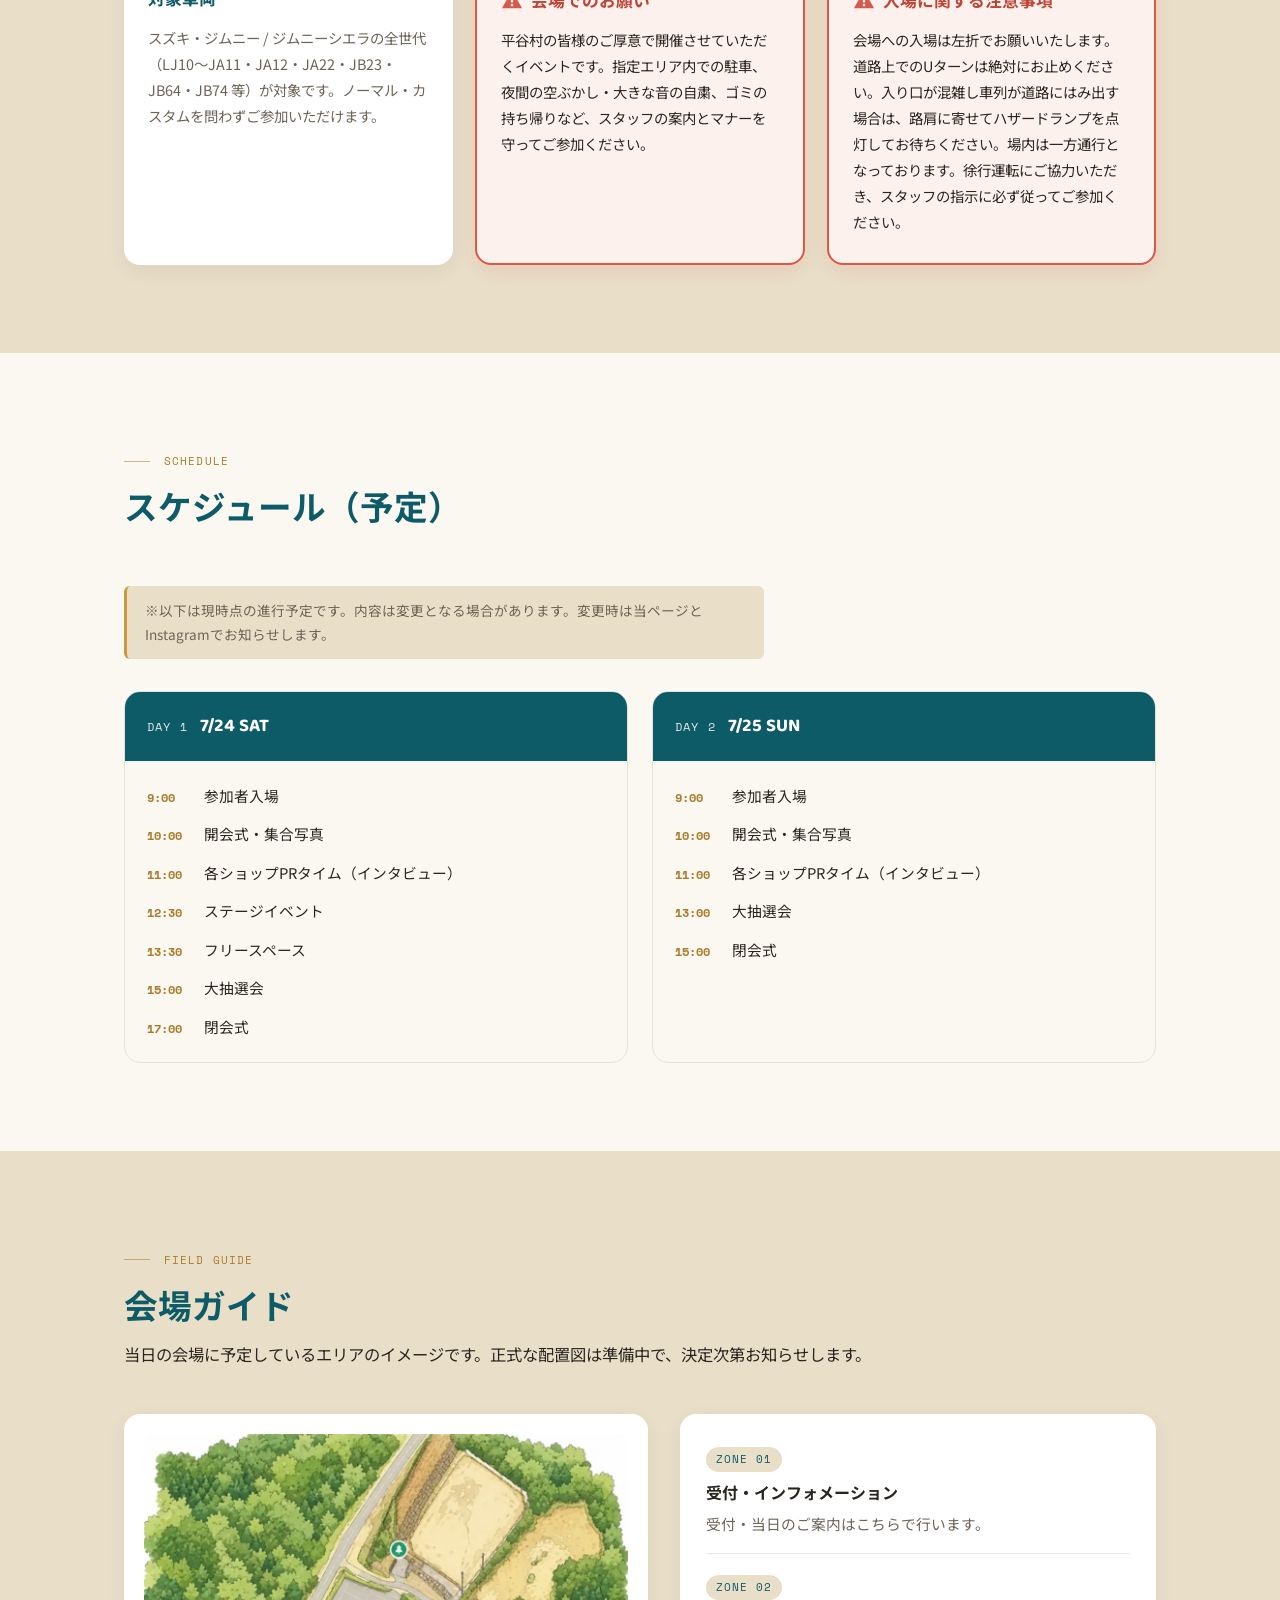
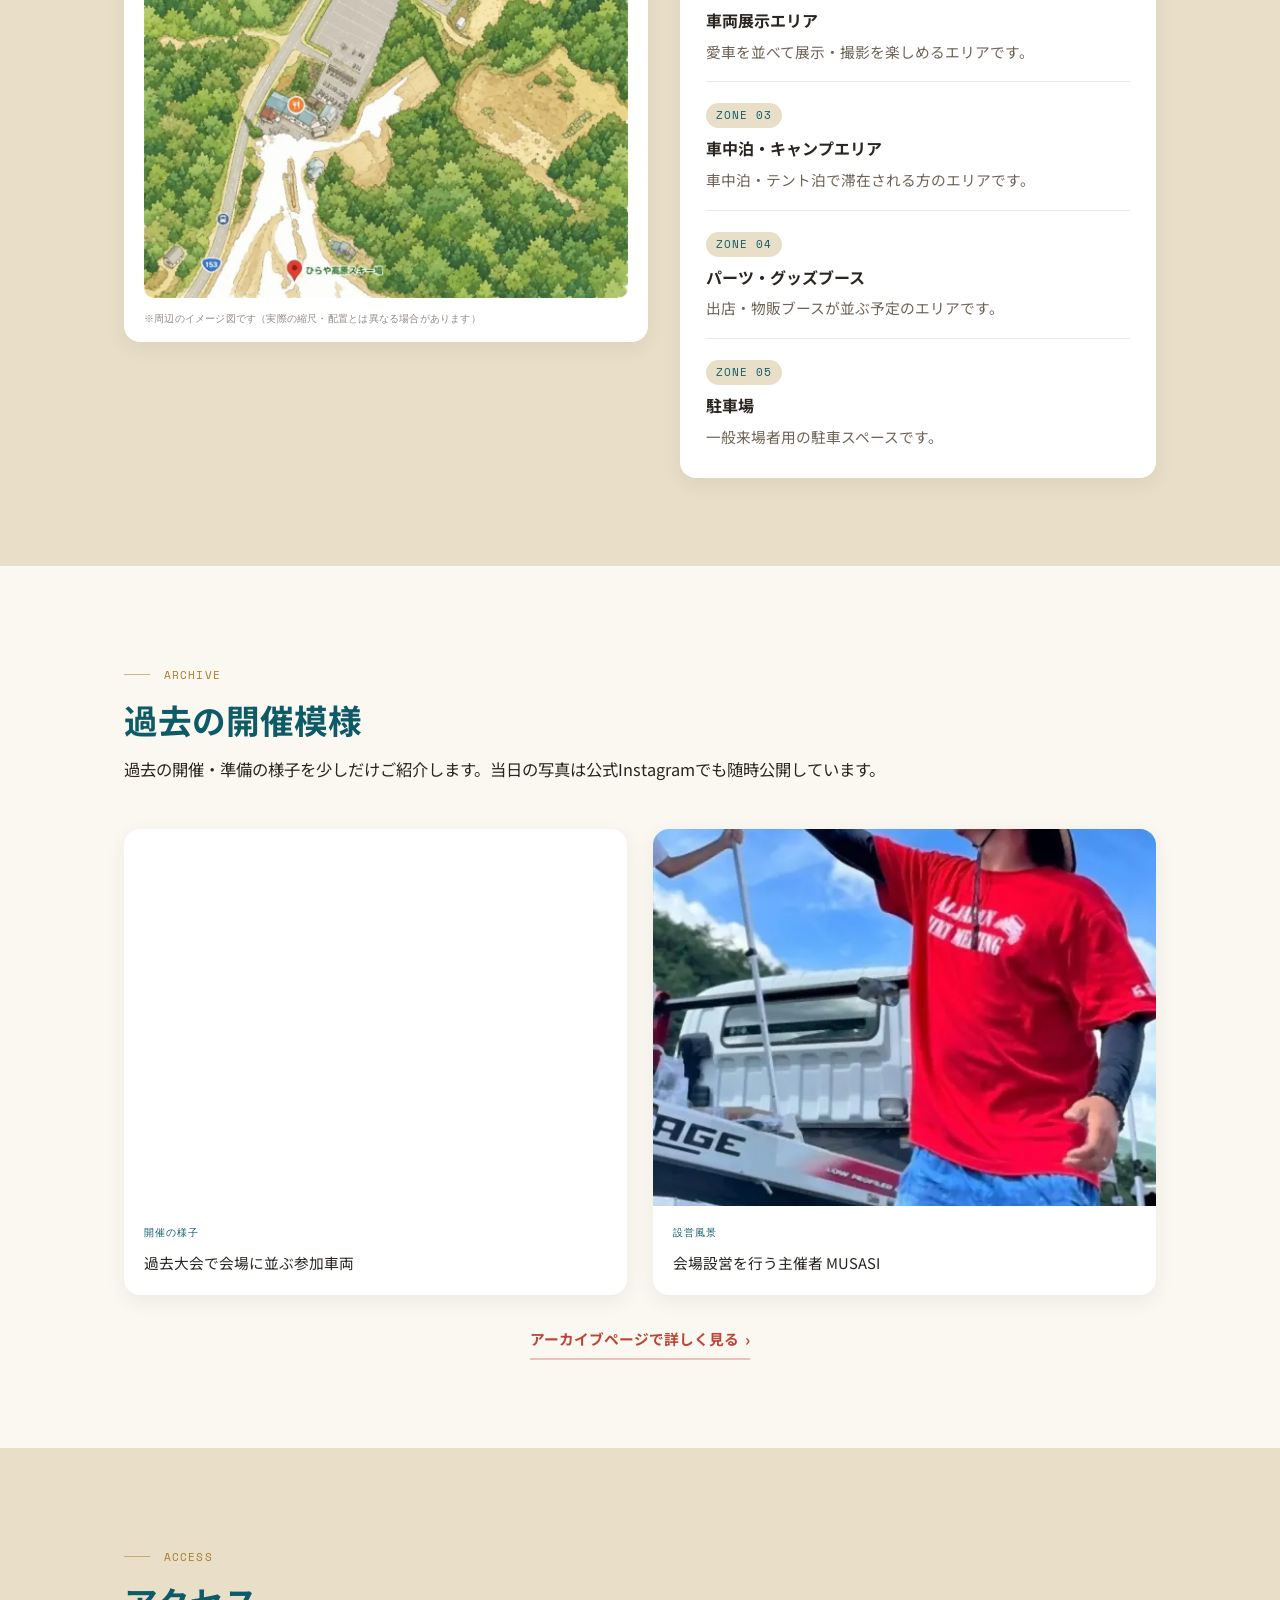
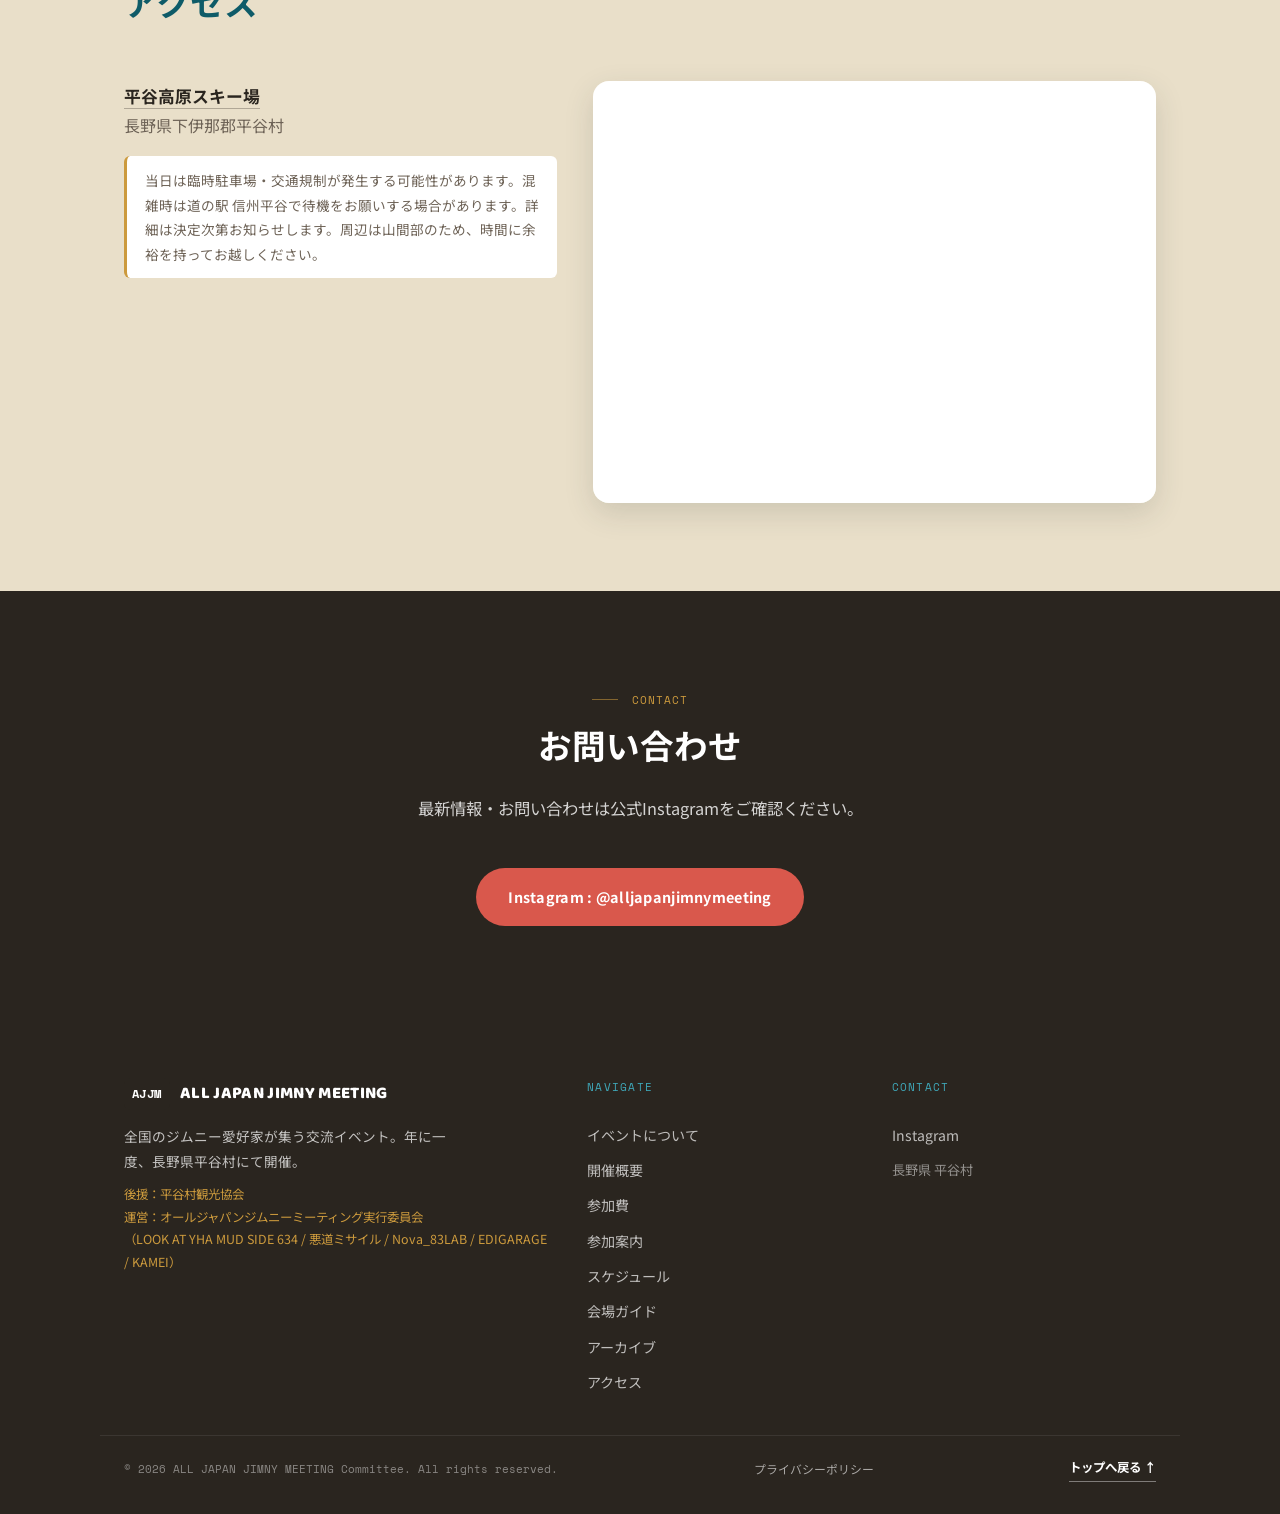
==== commit f7ebdb0a: "Add calendar buttons and turn goods page into a notice - Overview: "Googleカレンダーに追加" link and ajjm-20" ====
--- a/index.html
+++ b/index.html
@@ -234,6 +234,18 @@
           <span class="overview-value" data-en="All Japan Jimny Meeting Organizing Committee">オールジャパンジムニーミーティング実行委員会</span>
         </div>
       </div>
+
+      <div class="cal-add" id="calendar">
+        <span class="cal-add-label" data-en="Save the date to your calendar">忘れないように、カレンダーに予定を追加</span>
+        <a class="btn btn-cal" data-cal="google" target="_blank" rel="noopener" href="https://calendar.google.com/calendar/render?action=TEMPLATE&amp;text=ALL+JAPAN+JIMNY+MEETING+2027&amp;dates=20270724%2F20270726&amp;location=%E5%B9%B3%E8%B0%B7%E9%AB%98%E5%8E%9F%E3%82%B9%E3%82%AD%E3%83%BC%E5%A0%B4%EF%BC%88%E9%95%B7%E9%87%8E%E7%9C%8C%E4%B8%8B%E4%BC%8A%E9%82%A3%E9%83%A1%E5%B9%B3%E8%B0%B7%E6%9D%91%EF%BC%89&amp;details=%E5%85%A8%E5%9B%BD%E3%81%AE%E3%82%B8%E3%83%A0%E3%83%8B%E3%83%BC%E3%82%AA%E3%83%BC%E3%83%8A%E3%83%BC%E3%81%8C%E9%9B%86%E3%81%86%E4%BA%A4%E6%B5%81%E3%82%A4%E3%83%99%E3%83%B3%E3%83%88%E3%80%82%0A%E8%A9%B3%E7%B4%B0%3A+https%3A%2F%2Falljapanjimnymeeting.github.io%2FAJJM%2F">
+          <svg viewBox="0 0 24 24" aria-hidden="true"><rect x="3" y="5" width="18" height="16" rx="3" fill="none" stroke="currentColor" stroke-width="2"/><path d="M3 10h18M8 3v4M16 3v4" stroke="currentColor" stroke-width="2" stroke-linecap="round"/></svg>
+          <span data-en="Add to Google Calendar">Googleカレンダーに追加</span>
+        </a>
+        <a class="btn btn-cal" data-cal="ics" href="ajjm-2027.ics">
+          <svg viewBox="0 0 24 24" aria-hidden="true"><rect x="3" y="5" width="18" height="16" rx="3" fill="none" stroke="currentColor" stroke-width="2"/><path d="M3 10h18M8 3v4M16 3v4M9 15.5l2 2 4-4" stroke="currentColor" stroke-width="2" fill="none" stroke-linecap="round" stroke-linejoin="round"/></svg>
+          <span data-en="iPhone / Other Calendars">iPhone・その他のカレンダー</span>
+        </a>
+      </div>
     </div>
   </section>
 
@@ -502,7 +514,6 @@
       <a href="#entry" data-en="Entry">参加案内</a>
       <a href="#schedule" data-en="Schedule">スケジュール</a>
       <a href="#fieldguide" data-en="Field Guide">会場ガイド</a>
-      <a href="goods.html" data-en="Goods">グッズ</a>
       <a href="archive.html" data-en="Archive">アーカイブ</a>
       <a href="#access" data-en="Access">アクセス</a>
     </nav>
--- a/css/style.css
+++ b/css/style.css
@@ -179,6 +179,15 @@
 }
 .hero-countdown .cd-live{ color: var(--mustard); }
 
+.cal-add{
+  display:flex; align-items:center; justify-content:center; flex-wrap: wrap; gap: 12px 14px; margin-top: 32px;
+}
+.cal-add-label{ font-weight: 700; font-size: .9rem; color: var(--ink); width: 100%; text-align: center; }
+.btn-cal{ background: #fff; color: var(--teal); border-color: var(--teal); padding: 12px 22px; gap: 8px; }
+.btn-cal:hover{ background: var(--teal); color: #fff; transform: translateY(-2px); }
+.btn-cal svg{ width: 18px; height: 18px; flex: none; }
+@media (max-width: 480px){ .btn-cal{ width: 100%; } }
+
 .hero-stats{
   display:grid; grid-template-columns: repeat(4, auto); gap: 28px;
   margin-bottom: 36px; padding-bottom: 30px; border-bottom: 1px solid rgba(255,255,255,.18);
@@ -357,20 +366,15 @@
 }
 .back-link:hover{ color: var(--teal); }
 
-.goods-grid{ display:grid; grid-template-columns: repeat(3, 1fr); gap: 22px; }
-@media (max-width: 860px){ .goods-grid{ grid-template-columns: 1fr; } }
-.goods-card{
-  background: #fff; border-radius: var(--radius); padding: 28px 24px; text-align: center;
+.goods-notice{
+  max-width: 620px; margin: 0 auto; text-align: center;
+  background: #fff; border-radius: var(--radius); padding: 40px 32px;
   box-shadow: 0 6px 20px rgba(var(--shadow-warm),.07);
-  display:flex; flex-direction: column; align-items: center;
-}
-.goods-icon{ width: 64px; height: 64px; margin-bottom: 16px; }
-.goods-tag{
-  display:block; font-family: var(--font-mono); font-size: .64rem; letter-spacing: .1em;
-  color: var(--teal); margin-bottom: 8px;
-}
-.goods-card h3{ font-size: 1.05rem; color: var(--ink); margin-bottom: 10px; font-family: var(--font-body); font-weight: 700; }
-.goods-card p{ font-size: .88rem; margin-bottom: 18px; }
+}
+@media (max-width: 640px){ .goods-notice{ padding: 32px 20px; } }
+.goods-notice h2{ font-size: 1.3rem; color: var(--ink); margin: 16px 0 14px; font-family: var(--font-body); }
+.goods-notice p{ font-size: .92rem; }
+.goods-notice .goods-notice-sub{ font-size: .82rem; margin-bottom: 24px; }
 .goods-status{
   display:inline-block; font-family: var(--font-mono); font-size: .68rem; font-weight: 700; letter-spacing: .08em;
   color: var(--mustard-dark); background: var(--cream-soft); border-radius: 999px; padding: 5px 14px; margin-top: auto;
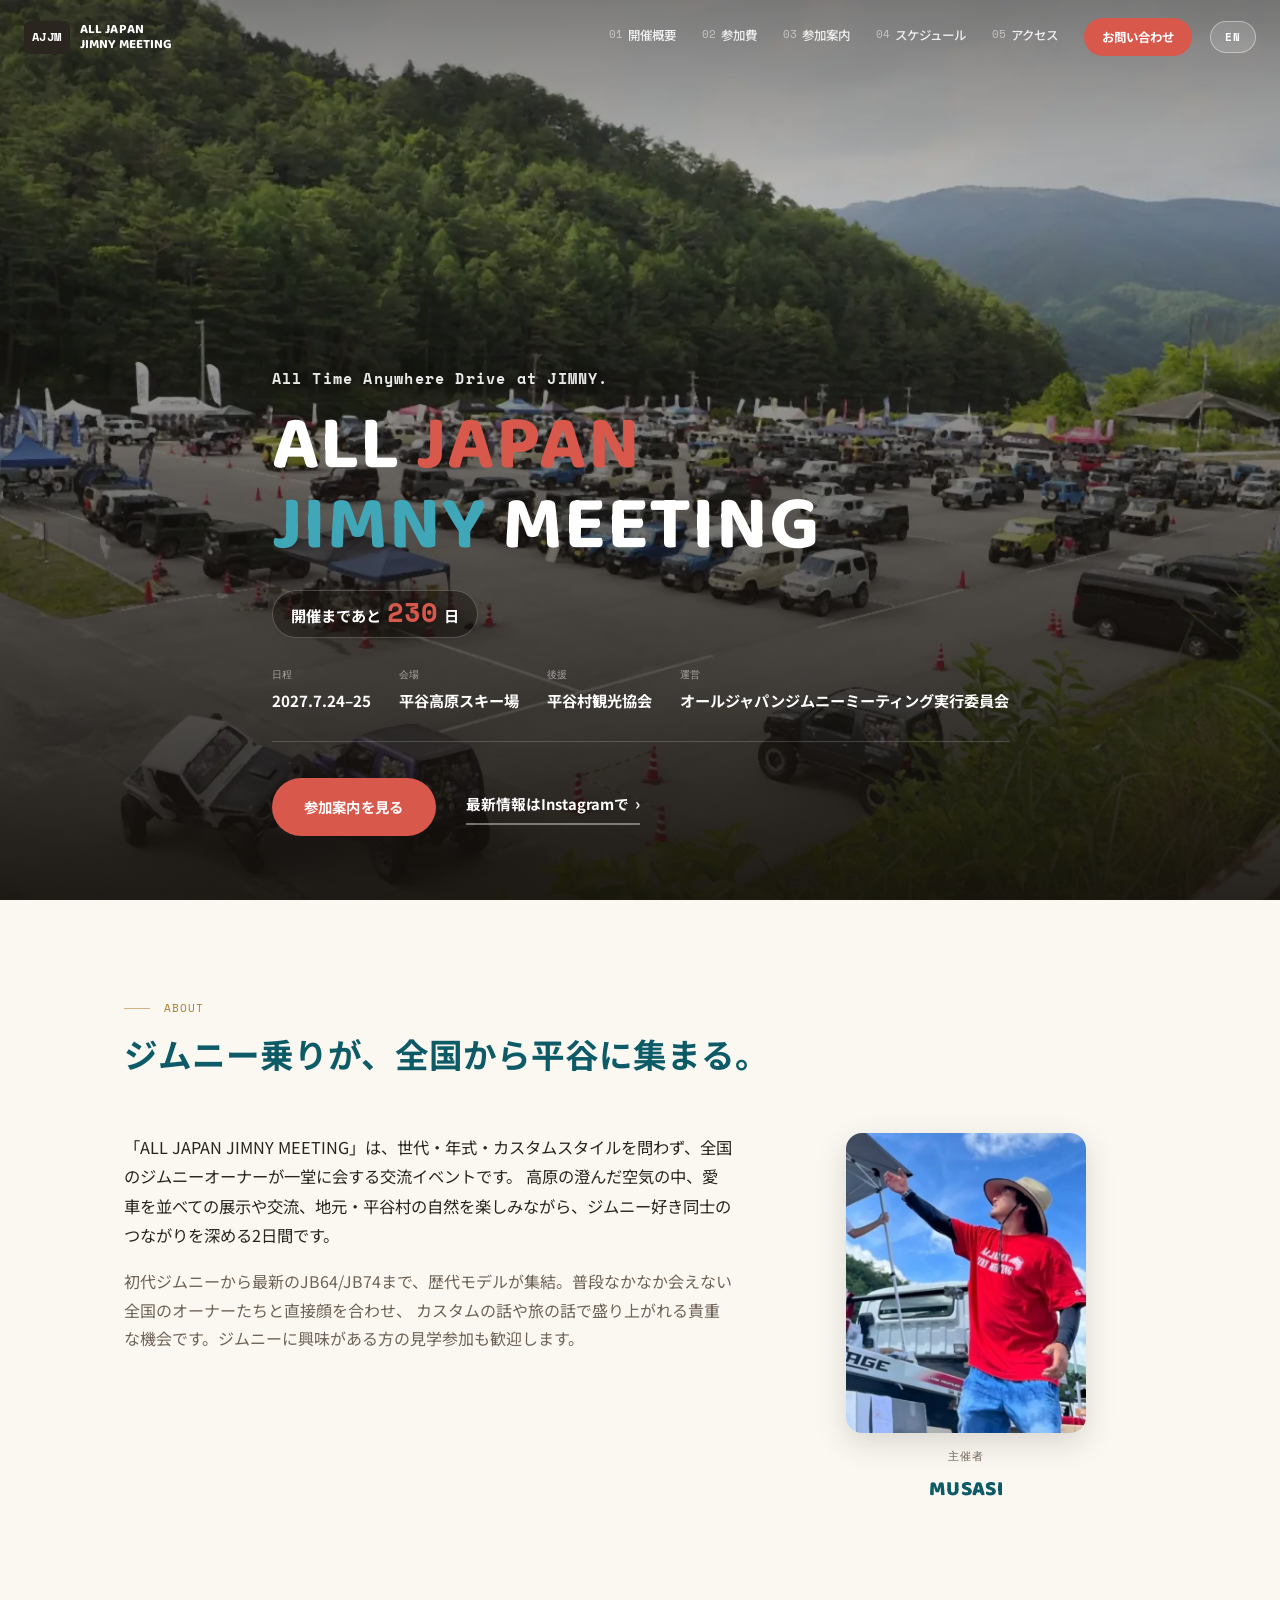
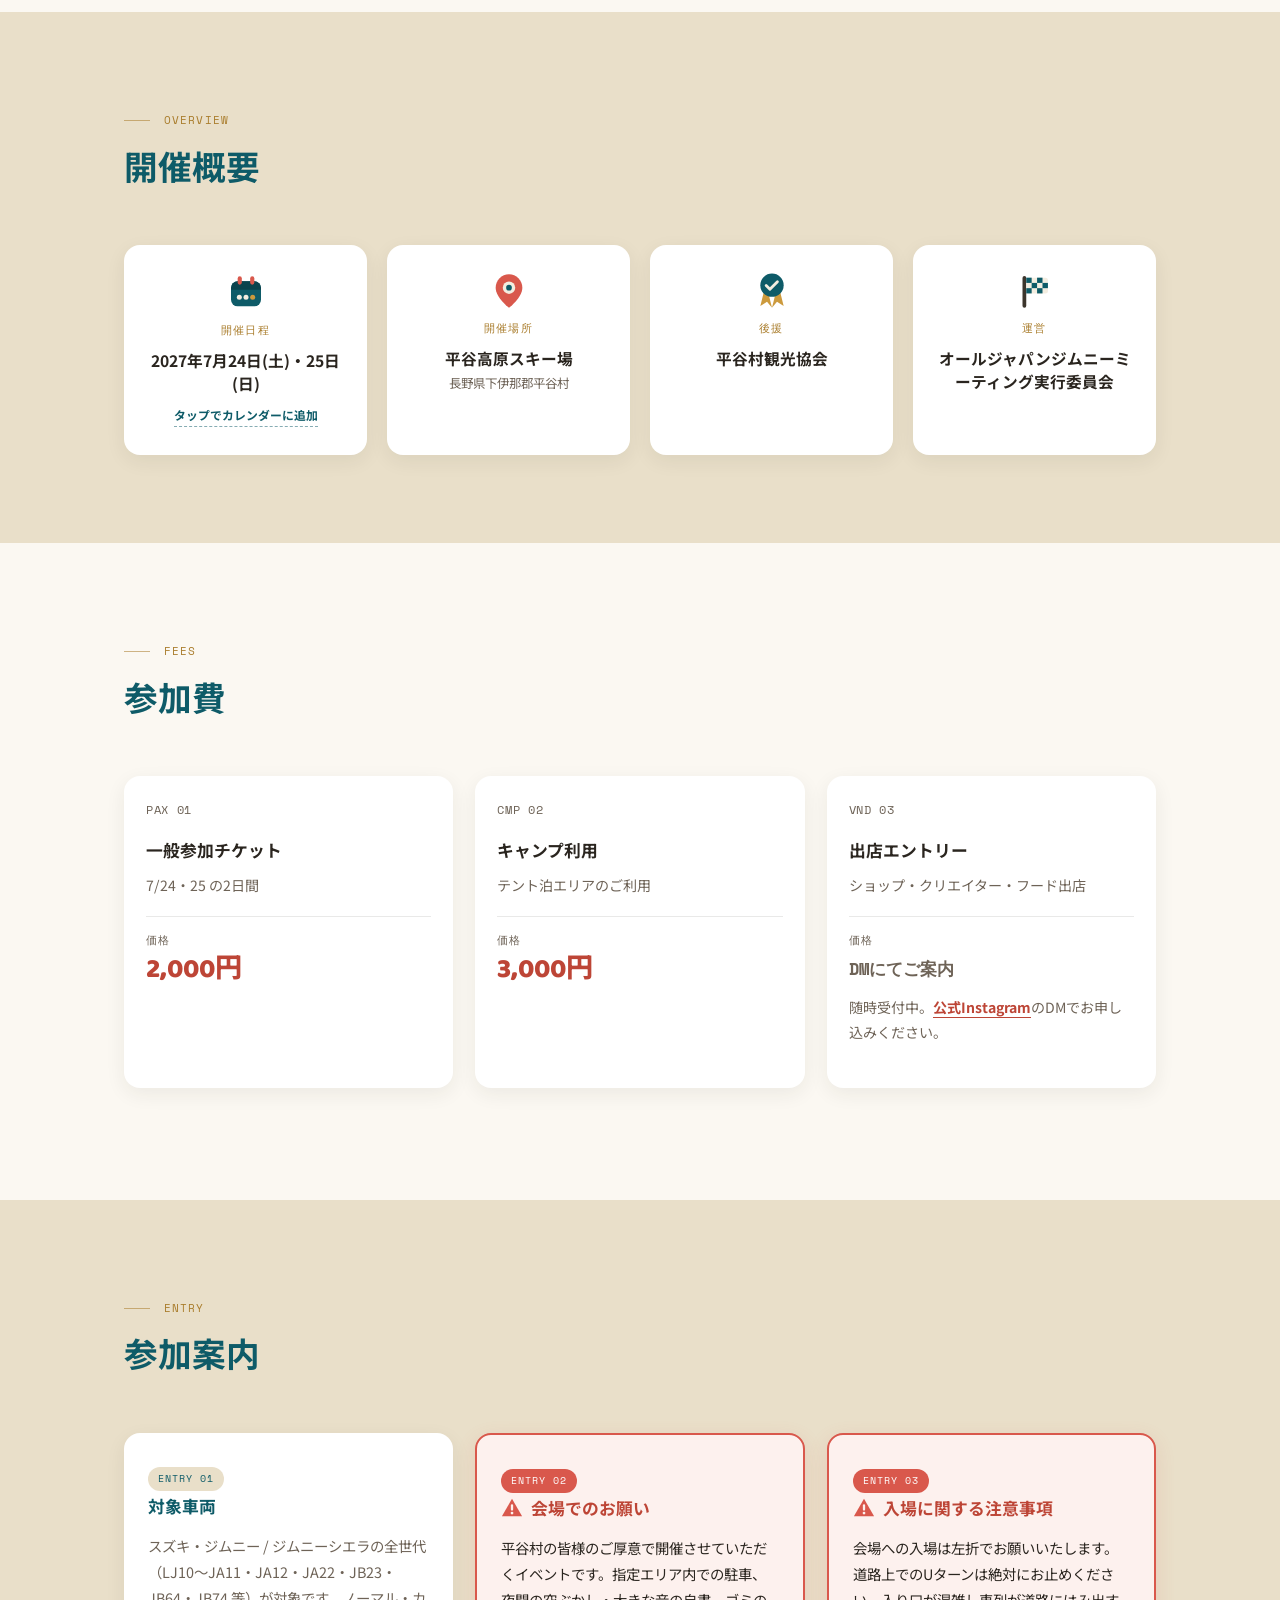
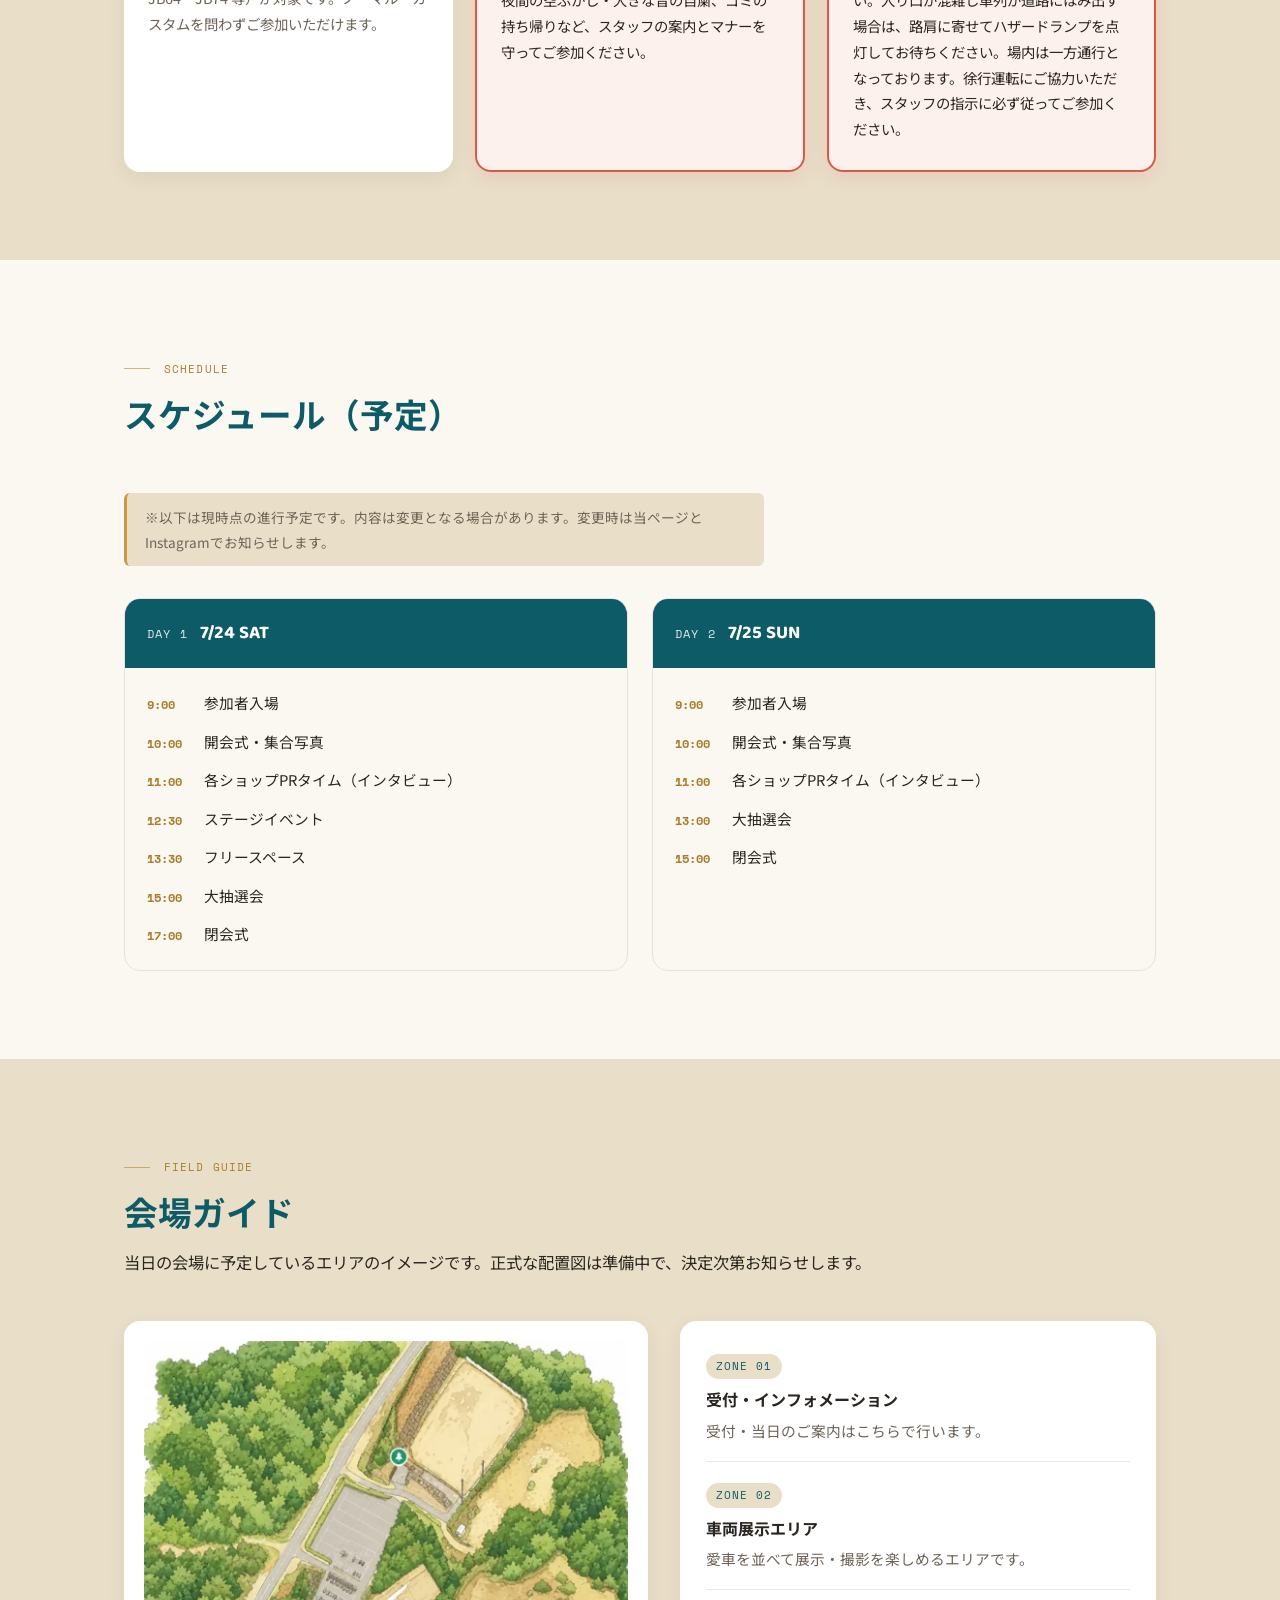
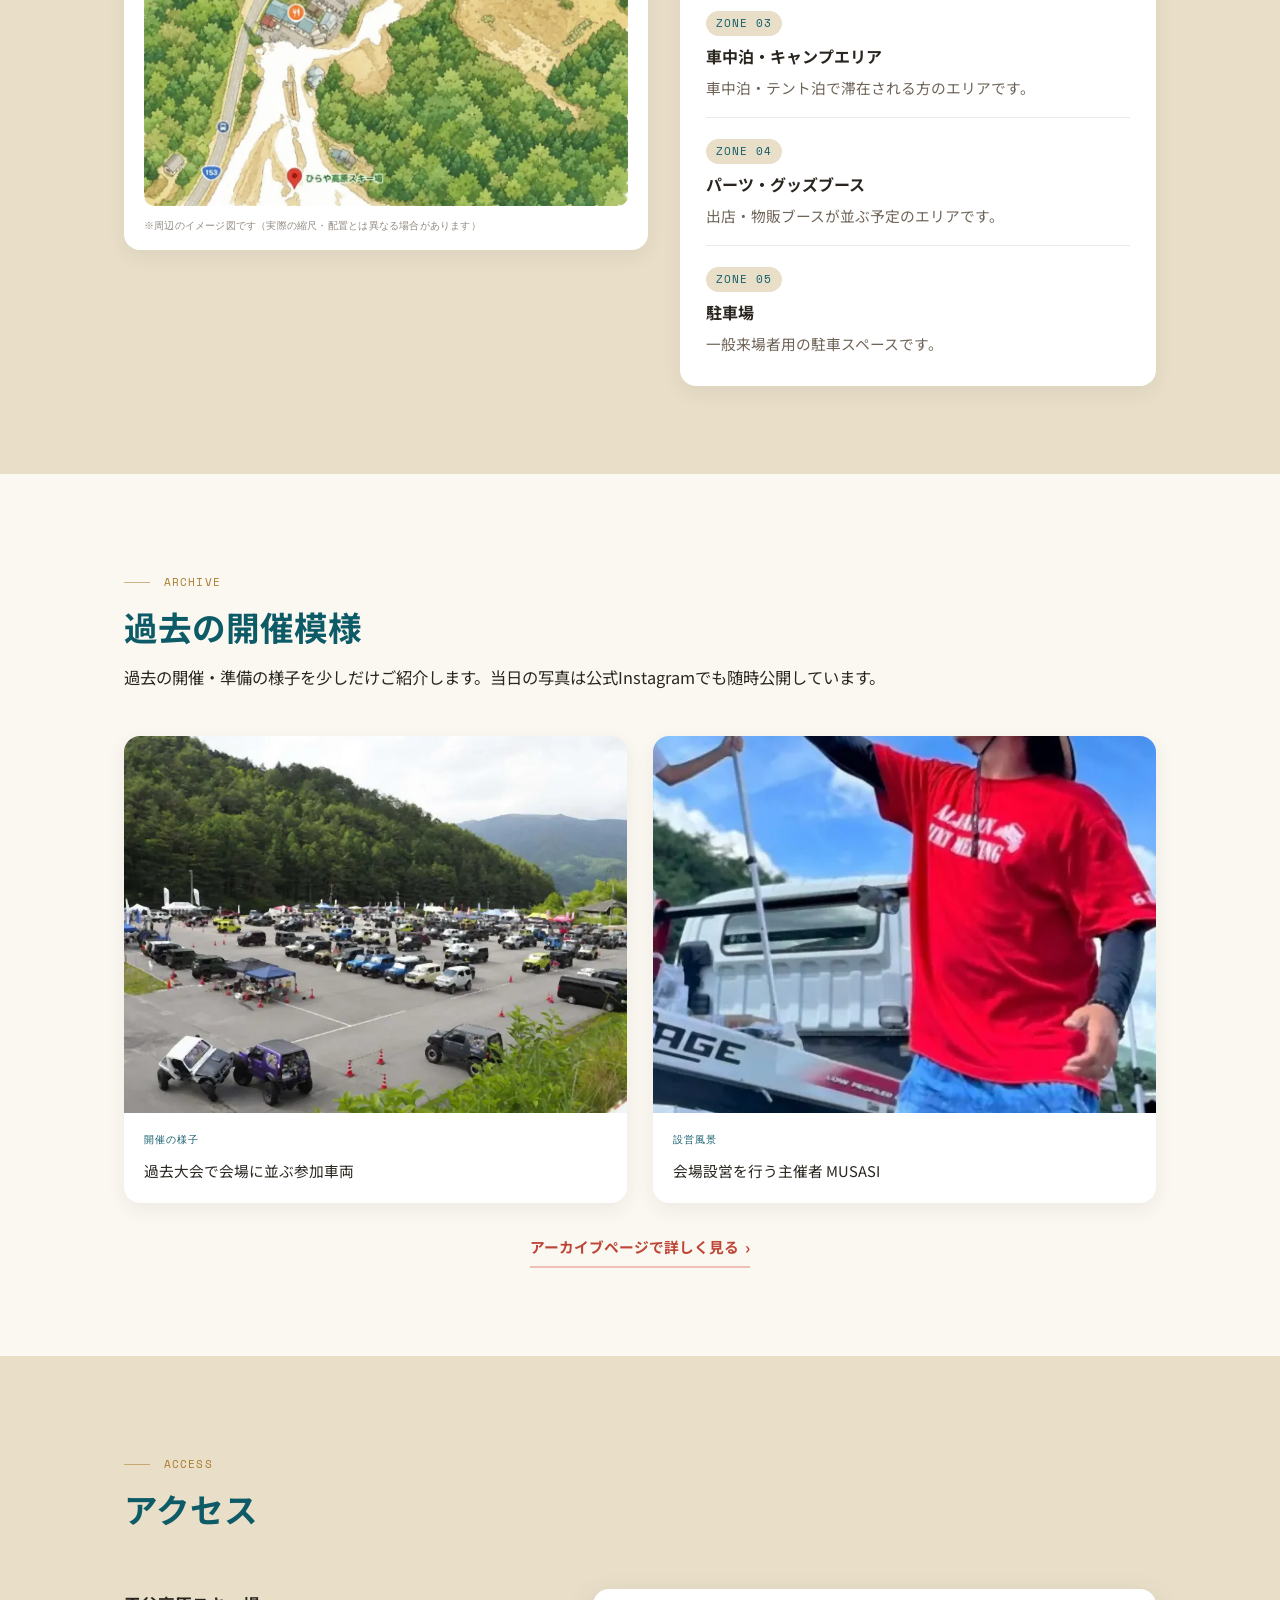
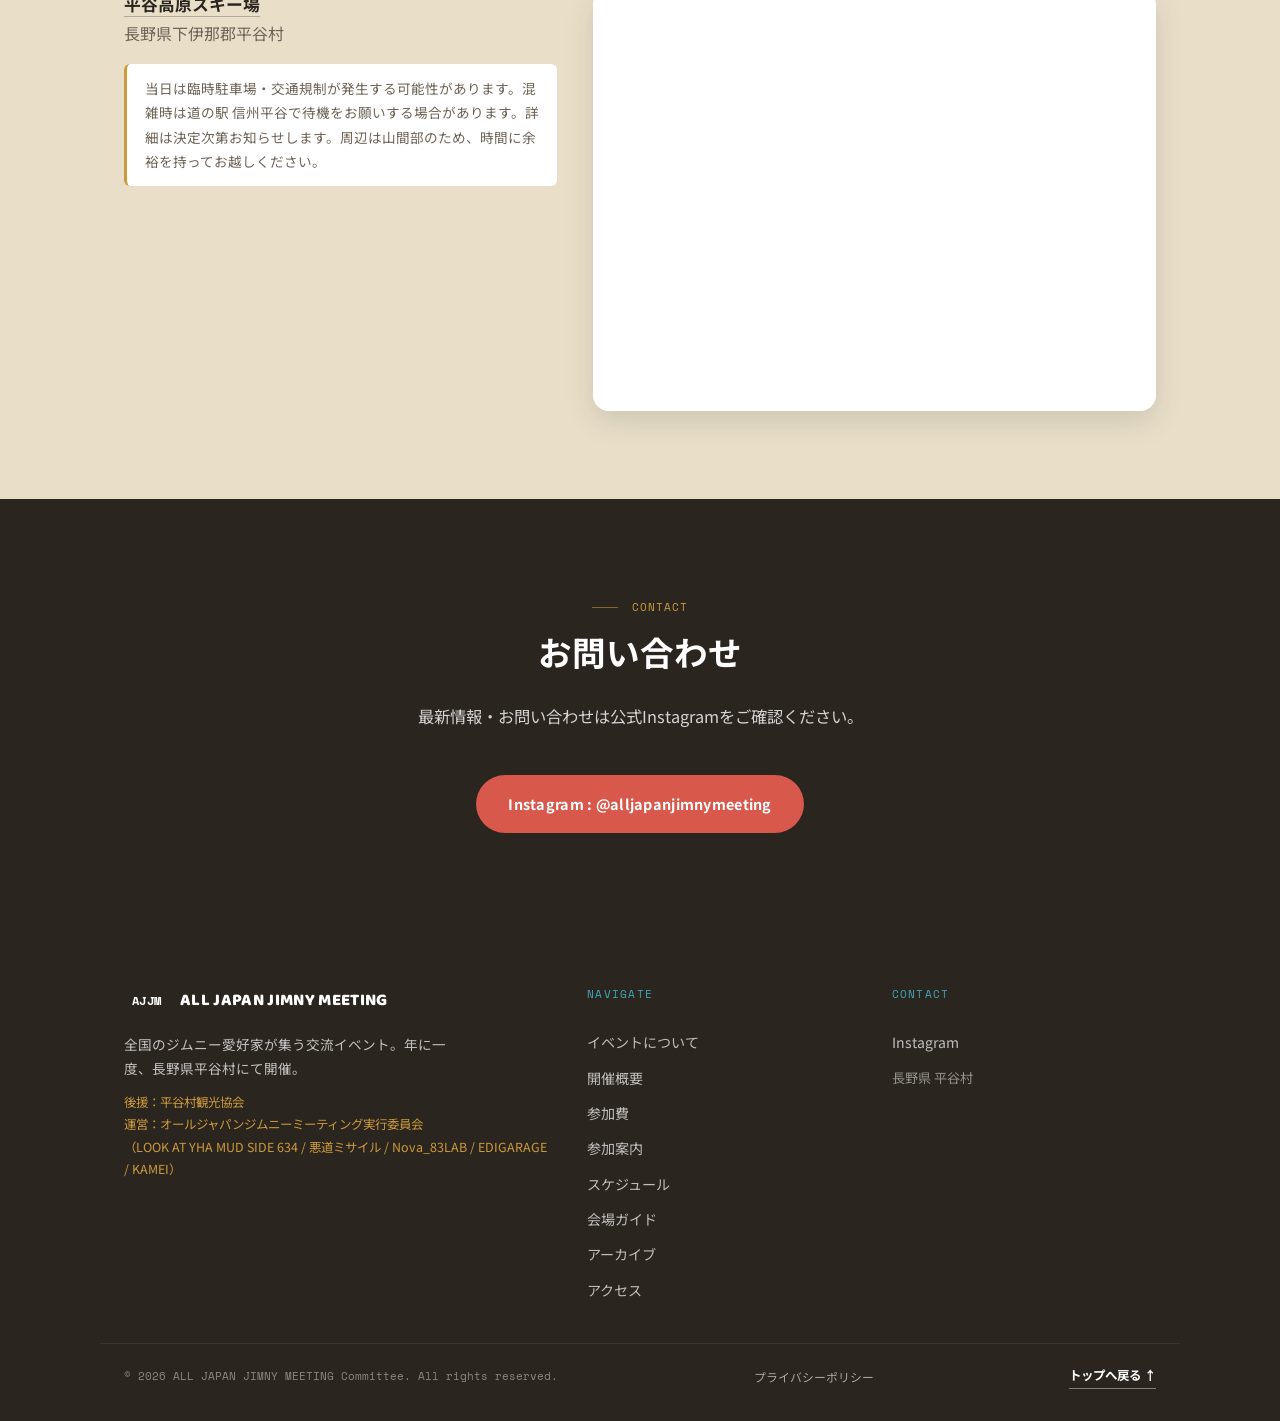
==== commit dc458151: "Open a calendar chooser from the 開催日程 card Tapping the date card now opens a dialog asking which cal" ====
--- a/index.html
+++ b/index.html
@@ -187,7 +187,7 @@
         <h2 data-en="Event Overview">開催概要</h2>
       </div>
       <div class="overview-grid">
-        <div class="overview-card">
+        <button type="button" class="overview-card overview-card-btn" id="cal-open" aria-haspopup="dialog" aria-controls="cal-dialog">
           <svg class="overview-icon" viewBox="0 0 48 48" aria-hidden="true">
             <rect x="6" y="10" width="36" height="30" rx="8" fill="#0e5b68"/>
             <path d="M6 18a8 8 0 0 1 8-8h20a8 8 0 0 1 8 8v2H6z" fill="#0a434d"/>
@@ -199,7 +199,8 @@
           </svg>
           <span class="overview-label" data-en="Date">開催日程</span>
           <span class="overview-value" data-en="July 24 (Sat) and 25 (Sun), 2027">2027年7月24日(土)・25日(日)</span>
-        </div>
+          <span class="overview-hint" data-en="Tap to add to your calendar">タップでカレンダーに追加</span>
+        </button>
         <div class="overview-card">
           <svg class="overview-icon" viewBox="0 0 48 48" aria-hidden="true">
             <path d="M24 4C15.2 4 8 11.2 8 20c0 12 16 24 16 24s16-12 16-24c0-8.8-7.2-16-16-16z" fill="#d9584c"/>
@@ -235,17 +236,21 @@
         </div>
       </div>
 
-      <div class="cal-add" id="calendar">
-        <span class="cal-add-label" data-en="Save the date to your calendar">忘れないように、カレンダーに予定を追加</span>
-        <a class="btn btn-cal" data-cal="google" target="_blank" rel="noopener" href="https://calendar.google.com/calendar/render?action=TEMPLATE&amp;text=ALL+JAPAN+JIMNY+MEETING+2027&amp;dates=20270724%2F20270726&amp;location=%E5%B9%B3%E8%B0%B7%E9%AB%98%E5%8E%9F%E3%82%B9%E3%82%AD%E3%83%BC%E5%A0%B4%EF%BC%88%E9%95%B7%E9%87%8E%E7%9C%8C%E4%B8%8B%E4%BC%8A%E9%82%A3%E9%83%A1%E5%B9%B3%E8%B0%B7%E6%9D%91%EF%BC%89&amp;details=%E5%85%A8%E5%9B%BD%E3%81%AE%E3%82%B8%E3%83%A0%E3%83%8B%E3%83%BC%E3%82%AA%E3%83%BC%E3%83%8A%E3%83%BC%E3%81%8C%E9%9B%86%E3%81%86%E4%BA%A4%E6%B5%81%E3%82%A4%E3%83%99%E3%83%B3%E3%83%88%E3%80%82%0A%E8%A9%B3%E7%B4%B0%3A+https%3A%2F%2Falljapanjimnymeeting.github.io%2FAJJM%2F">
-          <svg viewBox="0 0 24 24" aria-hidden="true"><rect x="3" y="5" width="18" height="16" rx="3" fill="none" stroke="currentColor" stroke-width="2"/><path d="M3 10h18M8 3v4M16 3v4" stroke="currentColor" stroke-width="2" stroke-linecap="round"/></svg>
-          <span data-en="Add to Google Calendar">Googleカレンダーに追加</span>
-        </a>
-        <a class="btn btn-cal" data-cal="ics" href="ajjm-2027.ics">
-          <svg viewBox="0 0 24 24" aria-hidden="true"><rect x="3" y="5" width="18" height="16" rx="3" fill="none" stroke="currentColor" stroke-width="2"/><path d="M3 10h18M8 3v4M16 3v4M9 15.5l2 2 4-4" stroke="currentColor" stroke-width="2" fill="none" stroke-linecap="round" stroke-linejoin="round"/></svg>
-          <span data-en="iPhone / Other Calendars">iPhone・その他のカレンダー</span>
-        </a>
-      </div>
+      <dialog class="cal-dialog" id="cal-dialog" tabindex="-1" autofocus aria-labelledby="cal-dialog-title">
+        <p class="cal-dialog-title" id="cal-dialog-title" data-en="Which calendar would you like to add it to?">どちらのカレンダーに追加しますか？</p>
+        <p class="cal-dialog-date" data-en="July 24 (Sat) &ndash; 25 (Sun), 2027 / Hiraya Kogen Ski Resort">2027年7月24日(土)・25日(日)／平谷高原スキー場</p>
+        <div class="cal-dialog-actions">
+          <a class="btn btn-cal" data-cal="google" target="_blank" rel="noopener" href="https://calendar.google.com/calendar/render?action=TEMPLATE&amp;text=ALL+JAPAN+JIMNY+MEETING+2027&amp;dates=20270724%2F20270726&amp;location=%E5%B9%B3%E8%B0%B7%E9%AB%98%E5%8E%9F%E3%82%B9%E3%82%AD%E3%83%BC%E5%A0%B4%EF%BC%88%E9%95%B7%E9%87%8E%E7%9C%8C%E4%B8%8B%E4%BC%8A%E9%82%A3%E9%83%A1%E5%B9%B3%E8%B0%B7%E6%9D%91%EF%BC%89&amp;details=%E5%85%A8%E5%9B%BD%E3%81%AE%E3%82%B8%E3%83%A0%E3%83%8B%E3%83%BC%E3%82%AA%E3%83%BC%E3%83%8A%E3%83%BC%E3%81%8C%E9%9B%86%E3%81%86%E4%BA%A4%E6%B5%81%E3%82%A4%E3%83%99%E3%83%B3%E3%83%88%E3%80%82%0A%E8%A9%B3%E7%B4%B0%3A+https%3A%2F%2Falljapanjimnymeeting.github.io%2FAJJM%2F">
+            <svg viewBox="0 0 24 24" aria-hidden="true"><rect x="3" y="5" width="18" height="16" rx="3" fill="none" stroke="currentColor" stroke-width="2"/><path d="M3 10h18M8 3v4M16 3v4" stroke="currentColor" stroke-width="2" stroke-linecap="round"/></svg>
+            <span data-en="Add to Google Calendar">Googleカレンダーに追加</span>
+          </a>
+          <a class="btn btn-cal" data-cal="ics" href="ajjm-2027.ics">
+            <svg viewBox="0 0 24 24" aria-hidden="true"><rect x="3" y="5" width="18" height="16" rx="3" fill="none" stroke="currentColor" stroke-width="2"/><path d="M3 10h18M8 3v4M16 3v4M9 15.5l2 2 4-4" stroke="currentColor" stroke-width="2" fill="none" stroke-linecap="round" stroke-linejoin="round"/></svg>
+            <span data-en="iPhone / Other Calendars">iPhone・その他のカレンダー</span>
+          </a>
+        </div>
+        <button type="button" class="cal-dialog-close" data-en="Cancel">キャンセル</button>
+      </dialog>
     </div>
   </section>
 
--- a/css/style.css
+++ b/css/style.css
@@ -179,14 +179,33 @@
 }
 .hero-countdown .cd-live{ color: var(--mustard); }
 
-.cal-add{
-  display:flex; align-items:center; justify-content:center; flex-wrap: wrap; gap: 12px 14px; margin-top: 32px;
-}
-.cal-add-label{ font-weight: 700; font-size: .9rem; color: var(--ink); width: 100%; text-align: center; }
-.btn-cal{ background: #fff; color: var(--teal); border-color: var(--teal); padding: 12px 22px; gap: 8px; }
-.btn-cal:hover{ background: var(--teal); color: #fff; transform: translateY(-2px); }
+.btn.btn-cal{ background: #fff; color: var(--teal); border-color: var(--teal); padding: 12px 22px; gap: 8px; }
+.btn.btn-cal:hover{ background: var(--teal); color: #fff; transform: translateY(-2px); }
 .btn-cal svg{ width: 18px; height: 18px; flex: none; }
-@media (max-width: 480px){ .btn-cal{ width: 100%; } }
+.btn-cal{ width: 100%; }
+
+.overview-card-btn{ font: inherit; border: 2px solid transparent; cursor: pointer; }
+.overview-card-btn:hover, .overview-card-btn:focus-visible{ border-color: var(--teal); outline: none; }
+.overview-hint{
+  font-size: .74rem; font-weight: 700; color: var(--teal);
+  border-bottom: 1px dashed rgba(14,91,104,.5); padding-bottom: 1px;
+}
+.cal-dialog{
+  width: min(400px, calc(100% - 32px)); padding: 28px 24px 18px; border: none; border-radius: var(--radius);
+  background: var(--paper); color: var(--ink); text-align: center;
+  box-shadow: 0 24px 60px rgba(var(--shadow-warm),.35);
+}
+.cal-dialog:focus{ outline: none; }
+.btn-cal:focus-visible{ outline: 2px solid var(--teal-bright); outline-offset: 2px; }
+.cal-dialog::backdrop{ background: rgba(20,16,12,.55); }
+.cal-dialog-title{ font-weight: 700; font-size: 1.05rem; color: var(--ink); margin-bottom: 6px; }
+.cal-dialog-date{ font-size: .82rem; margin-bottom: 20px; }
+.cal-dialog-actions{ display: flex; flex-direction: column; gap: 12px; }
+.cal-dialog-close{
+  margin-top: 12px; padding: 10px 20px; border: none; background: none; font: inherit;
+  font-size: .85rem; color: var(--ink-soft); cursor: pointer;
+}
+.cal-dialog-close:hover{ color: var(--ink); }
 
 .hero-stats{
   display:grid; grid-template-columns: repeat(4, auto); gap: 28px;
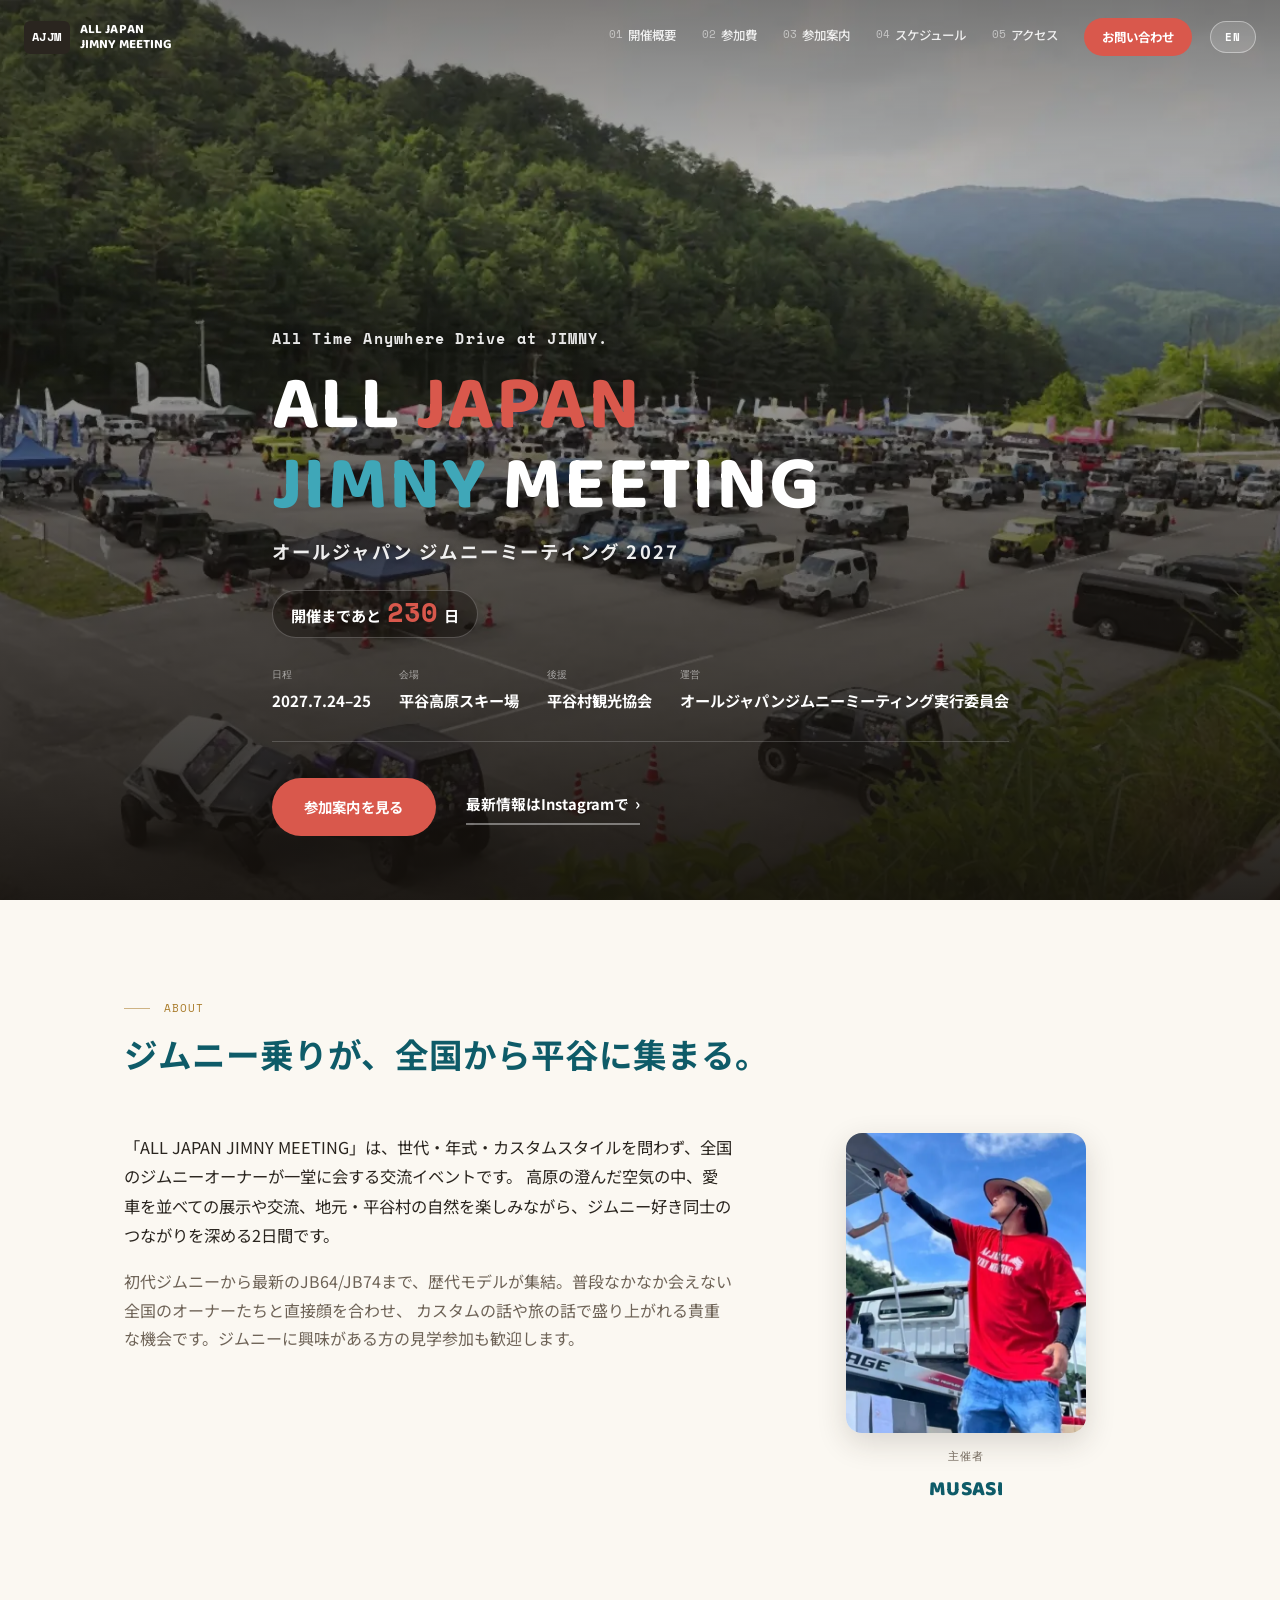
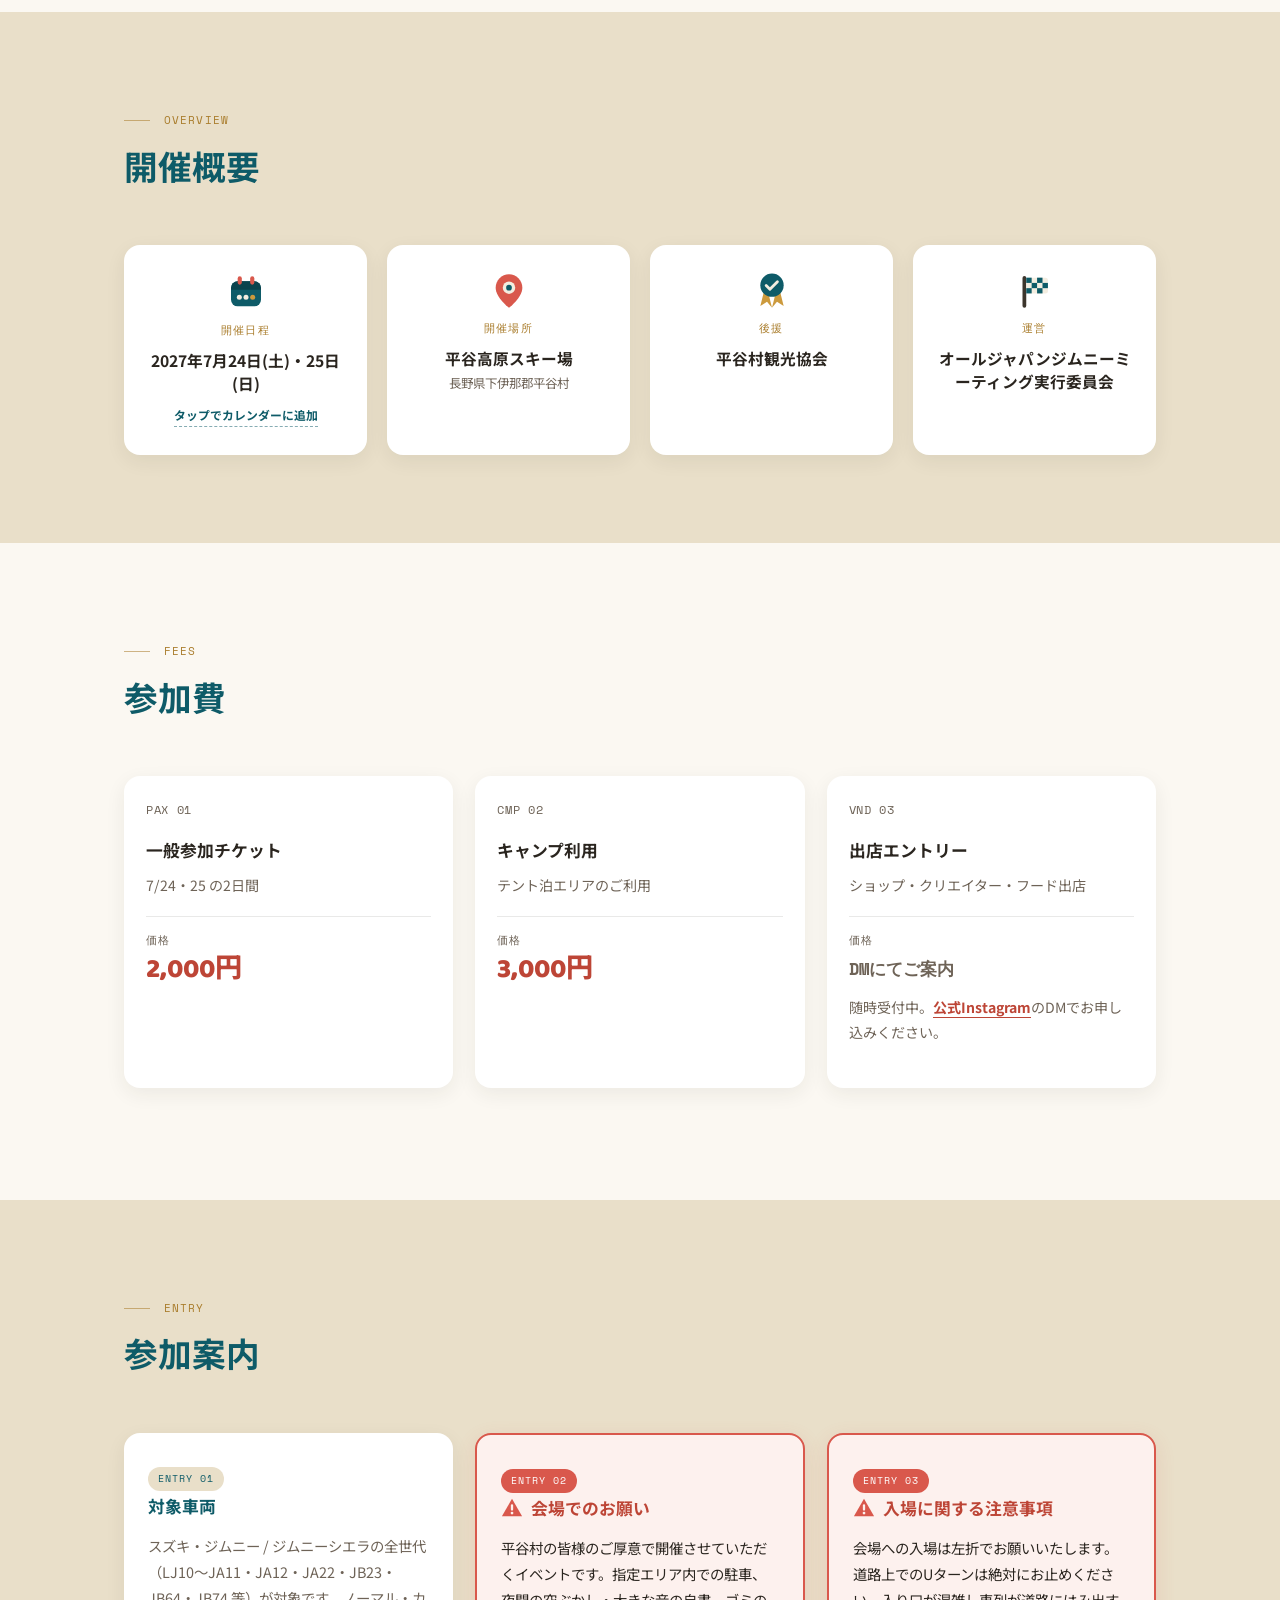
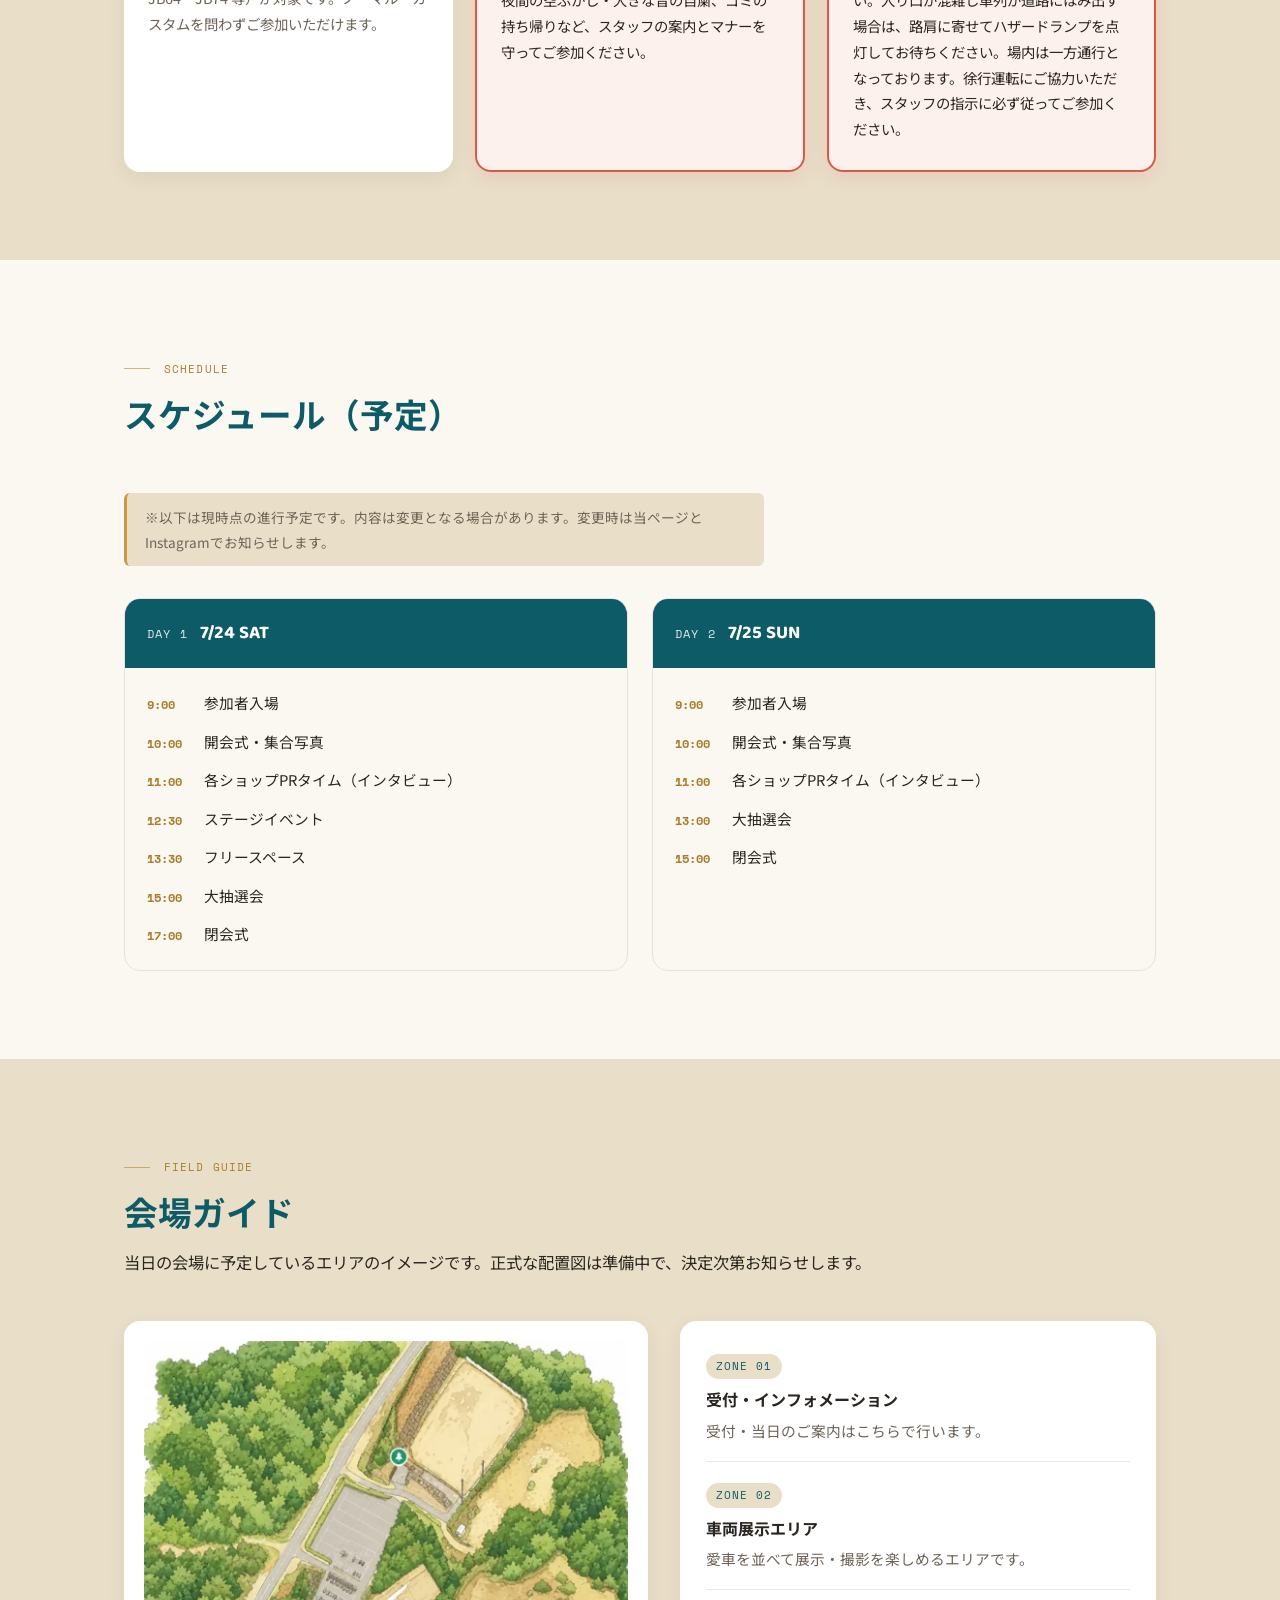
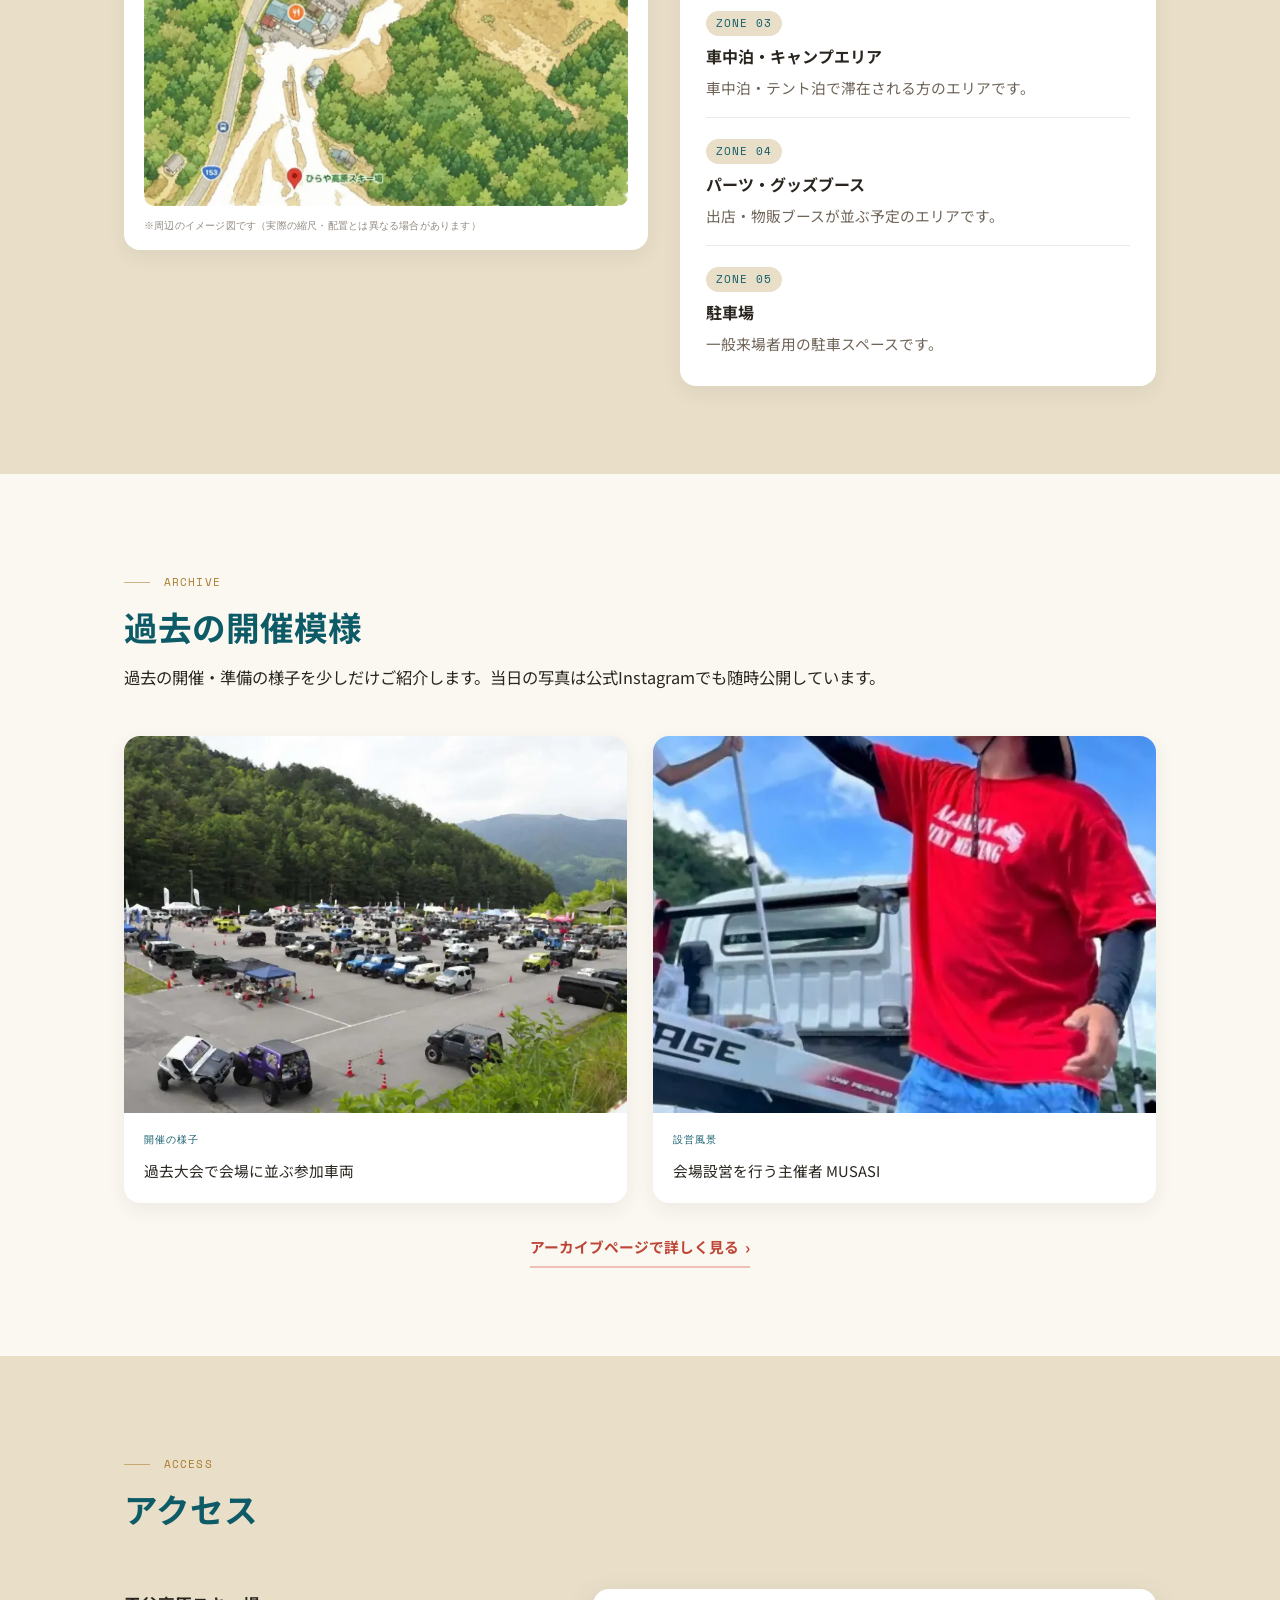
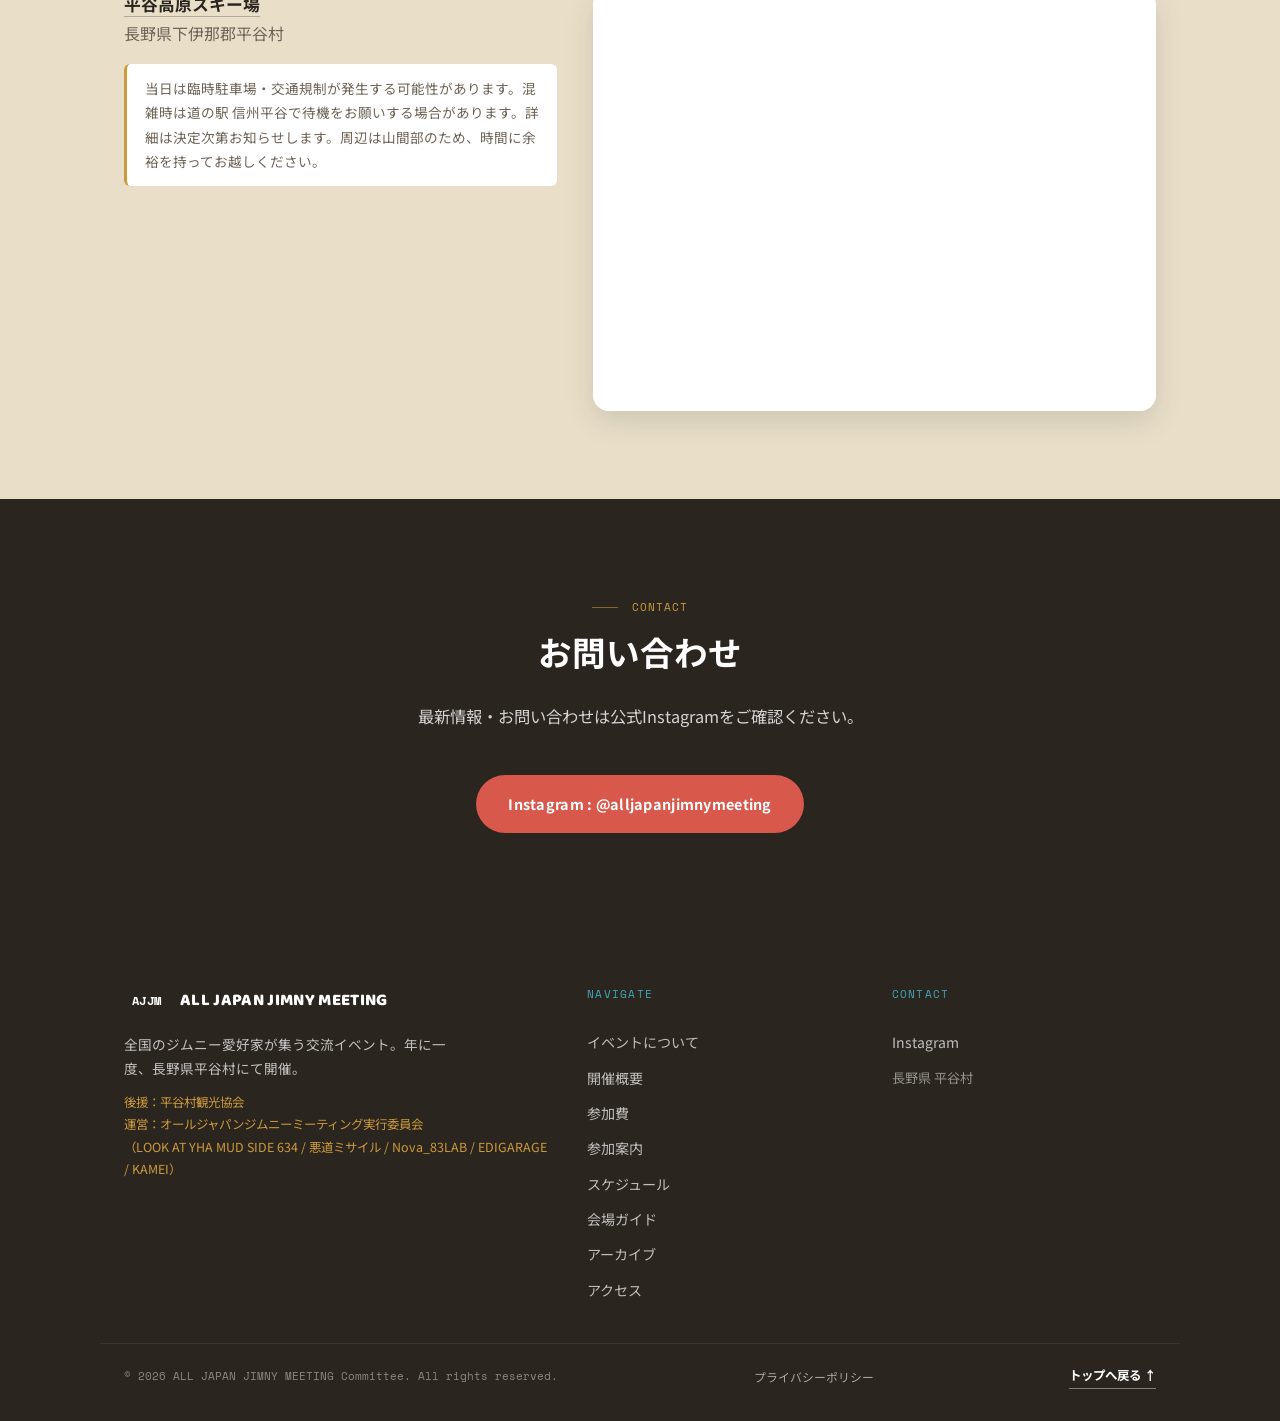
==== commit ae37111a: "Improve search appearance: Japanese title, richer Event data, OG card - Title/description carry the " ====
--- a/index.html
+++ b/index.html
@@ -3,19 +3,20 @@
 <head>
 <meta charset="UTF-8">
 <meta name="viewport" content="width=device-width, initial-scale=1.0">
-<title>ALL JAPAN JIMNY MEETING | 2027.7.24-25 平谷高原スキー場</title>
-<meta name="description" content="全国のジムニーオーナーが集う「ALL JAPAN JIMNY MEETING」。2027年7月24日(土)・25日(日)、長野県 平谷高原スキー場にて開催。">
+<title>ALL JAPAN JIMNY MEETING 2027（オールジャパンジムニーミーティング）| 7/24-25 長野・平谷高原スキー場</title>
+<meta name="description" content="全国のジムニーオーナーが集うジムニーミーティング「ALL JAPAN JIMNY MEETING 2027」。2027年7月24日(土)・25日(日)、長野県平谷村の平谷高原スキー場で開催。一般参加2日間¥2,000、キャンプ泊も可。参加申込は公式InstagramのDMで随時受付中。">
 <meta name="google-site-verification" content="Yo2OJYvN-fZEwR9Q91CcE1WUejl50fhEIHEVOzbVfX0">
 <link rel="canonical" href="https://alljapanjimnymeeting.github.io/AJJM/">
 <meta name="theme-color" content="#0e5b68">
 <meta property="og:type" content="website">
 <meta property="og:site_name" content="ALL JAPAN JIMNY MEETING">
-<meta property="og:title" content="ALL JAPAN JIMNY MEETING | 2027.7.24-25 平谷高原スキー場">
-<meta property="og:description" content="全国のジムニーオーナーが集う「ALL JAPAN JIMNY MEETING」。2027年7月24日(土)・25日(日)、長野県 平谷高原スキー場にて開催。">
+<meta property="og:title" content="ALL JAPAN JIMNY MEETING 2027（オールジャパンジムニーミーティング）| 7/24-25 長野・平谷高原スキー場">
+<meta property="og:description" content="全国のジムニーオーナーが集うジムニーミーティング「ALL JAPAN JIMNY MEETING 2027」。2027年7月24日(土)・25日(日)、長野県平谷村の平谷高原スキー場で開催。一般参加2日間¥2,000、キャンプ泊も可。参加申込は公式InstagramのDMで随時受付中。">
 <meta property="og:url" content="https://alljapanjimnymeeting.github.io/AJJM/">
-<meta property="og:image" content="https://alljapanjimnymeeting.github.io/AJJM/images/hero-venue.jpg">
-<meta property="og:image:width" content="1920">
-<meta property="og:image:height" content="1280">
+<meta property="og:image" content="https://alljapanjimnymeeting.github.io/AJJM/images/og-ajjm-2027.jpg">
+<meta property="og:image:width" content="1200">
+<meta property="og:image:height" content="630">
+<meta property="og:image:alt" content="ALL JAPAN JIMNY MEETING 2027 — 2027.7.24-25 長野・平谷高原スキー場">
 <meta property="og:locale" content="ja_JP">
 <meta name="twitter:card" content="summary_large_image">
 <script type="application/ld+json">
@@ -23,14 +24,18 @@
   "@context": "https://schema.org",
   "@type": "Event",
   "name": "ALL JAPAN JIMNY MEETING 2027",
-  "alternateName": "オールジャパンジムニーミーティング",
-  "description": "全国のジムニーオーナーが集う交流イベント。2027年7月24日(土)・25日(日)、長野県 平谷高原スキー場にて開催。",
-  "startDate": "2027-07-24",
+  "alternateName": ["オールジャパンジムニーミーティング 2027", "AJJM 2027"],
+  "description": "全国のジムニーオーナーが集う交流イベント。愛車の展示・交流・キャンプを楽しむ2日間。2027年7月24日(土)・25日(日)、長野県平谷村の平谷高原スキー場にて開催。",
+  "startDate": "2027-07-24T09:00:00+09:00",
   "endDate": "2027-07-25",
+  "inLanguage": "ja",
+  "keywords": "ジムニー, ジムニーミーティング, JIMNY, オフ会, イベント, 長野, 平谷村",
   "eventStatus": "https://schema.org/EventScheduled",
   "eventAttendanceMode": "https://schema.org/OfflineEventAttendanceMode",
   "image": [
-    "https://alljapanjimnymeeting.github.io/AJJM/images/hero-venue.jpg"
+    "https://alljapanjimnymeeting.github.io/AJJM/images/event-16x9.jpg",
+    "https://alljapanjimnymeeting.github.io/AJJM/images/event-4x3.jpg",
+    "https://alljapanjimnymeeting.github.io/AJJM/images/event-1x1.jpg"
   ],
   "url": "https://alljapanjimnymeeting.github.io/AJJM/",
   "location": {
@@ -58,6 +63,7 @@
       "name": "一般参加チケット(2日)",
       "price": "2000",
       "priceCurrency": "JPY",
+      "availability": "https://schema.org/InStock",
       "url": "https://alljapanjimnymeeting.github.io/AJJM/#registry"
     },
     {
@@ -65,9 +71,20 @@
       "name": "キャンプ利用",
       "price": "3000",
       "priceCurrency": "JPY",
+      "availability": "https://schema.org/InStock",
       "url": "https://alljapanjimnymeeting.github.io/AJJM/#registry"
     }
   ]
+}
+</script>
+<script type="application/ld+json">
+{
+  "@context": "https://schema.org",
+  "@type": "WebSite",
+  "name": "ALL JAPAN JIMNY MEETING",
+  "alternateName": ["オールジャパンジムニーミーティング", "AJJM"],
+  "url": "https://alljapanjimnymeeting.github.io/AJJM/",
+  "inLanguage": "ja"
 }
 </script>
 <link rel="icon" href="favicon.ico" sizes="48x48">
@@ -117,6 +134,7 @@
       <h1 class="hero-title">
         <span class="w-white">ALL</span> <span class="w-terracotta">JAPAN</span><br>
         <span class="w-teal">JIMNY</span> <span class="w-white">MEETING</span>
+        <span class="hero-title-ja" data-en="2027 &middot; Hiraya, Nagano">オールジャパン ジムニーミーティング 2027</span>
       </h1>
 
       <p class="hero-countdown" id="hero-countdown" data-start="2027-07-24" data-end="2027-07-25" hidden>
--- a/css/style.css
+++ b/css/style.css
@@ -163,6 +163,12 @@
   font-size: clamp(2.4rem, 7vw, 4.8rem); line-height: 1.04; letter-spacing: .01em; margin-bottom: 32px;
 }
 .hero-title .w-white{ color: #fff; }
+.hero-title-ja{
+  display: block; margin-top: 12px;
+  font-family: var(--font-body); font-size: clamp(.9rem, 2vw, 1.15rem); font-weight: 700;
+  letter-spacing: .12em; line-height: 1.5; color: rgba(255,255,255,.92);
+  text-shadow: 0 1px 8px rgba(0,0,0,.55);
+}
 .hero-title .w-terracotta{ color: var(--terracotta); }
 .hero-title .w-teal{ color: var(--teal-bright); }
 
